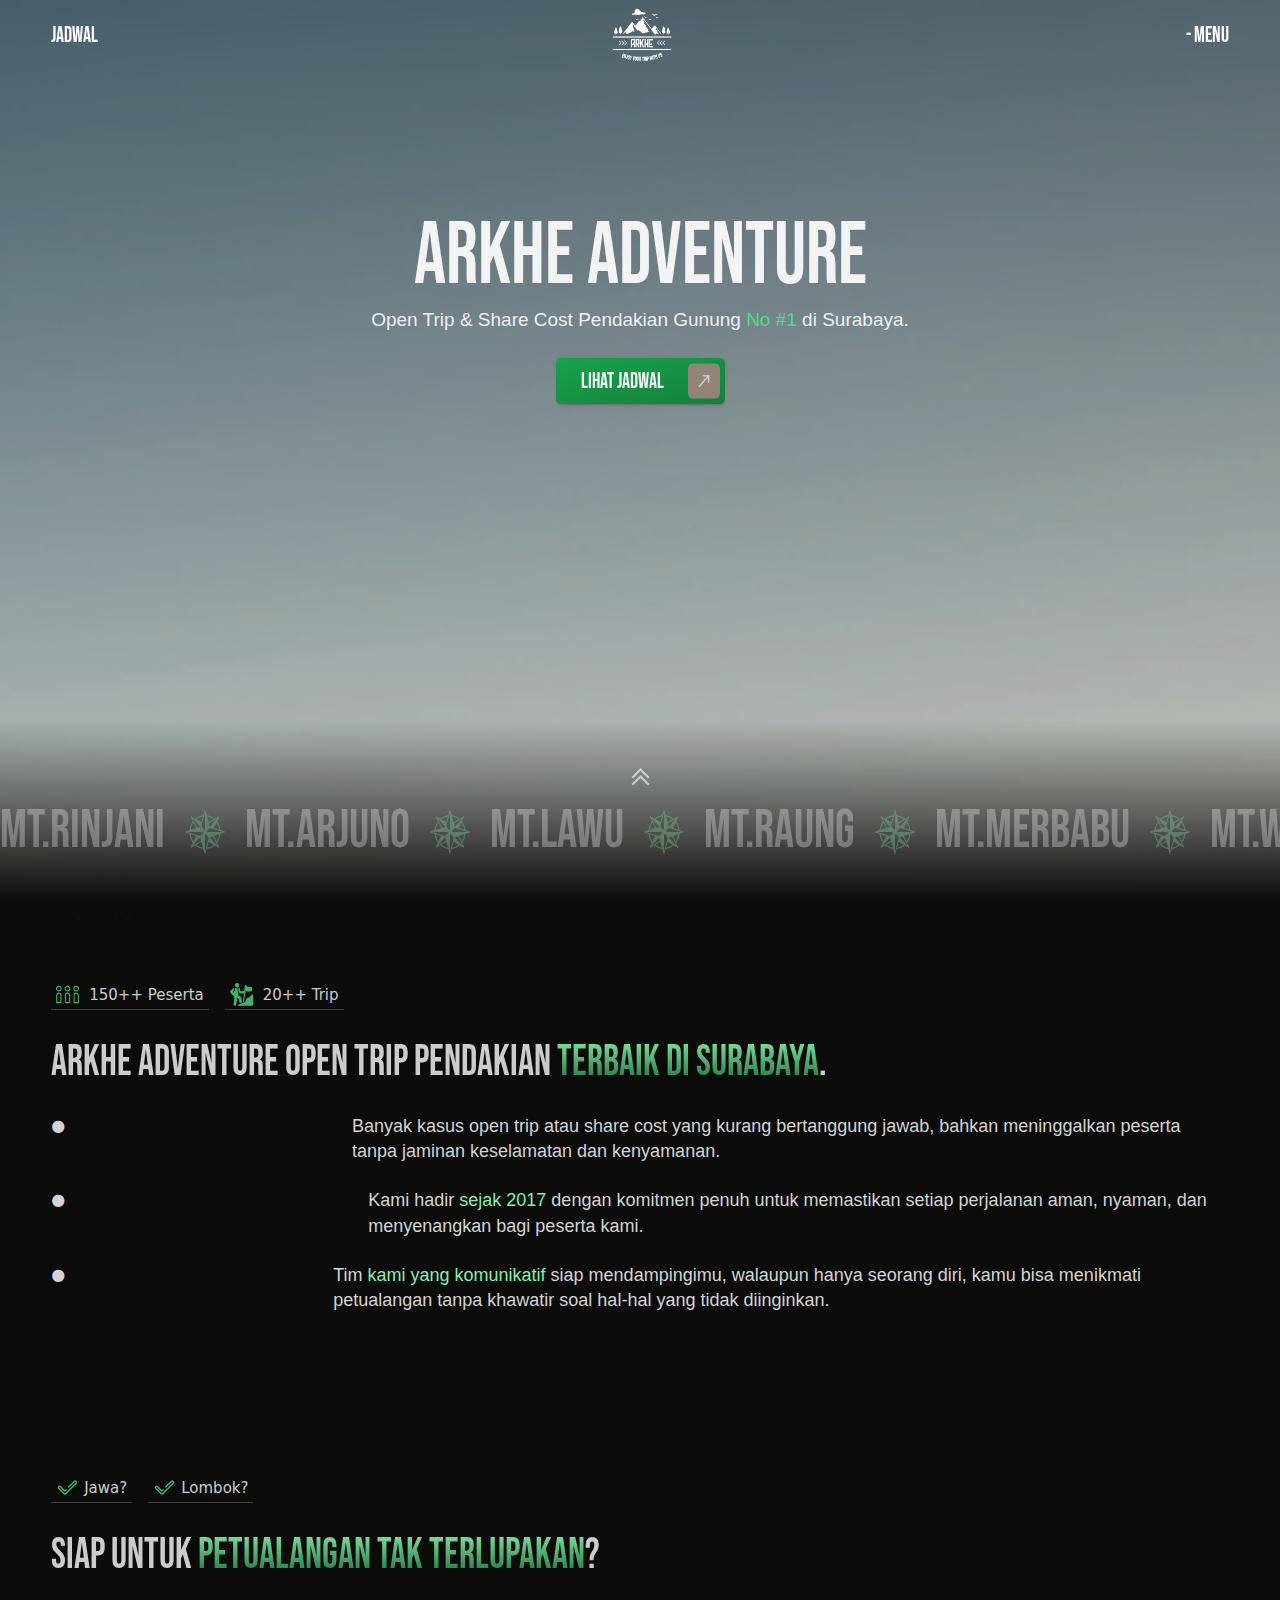
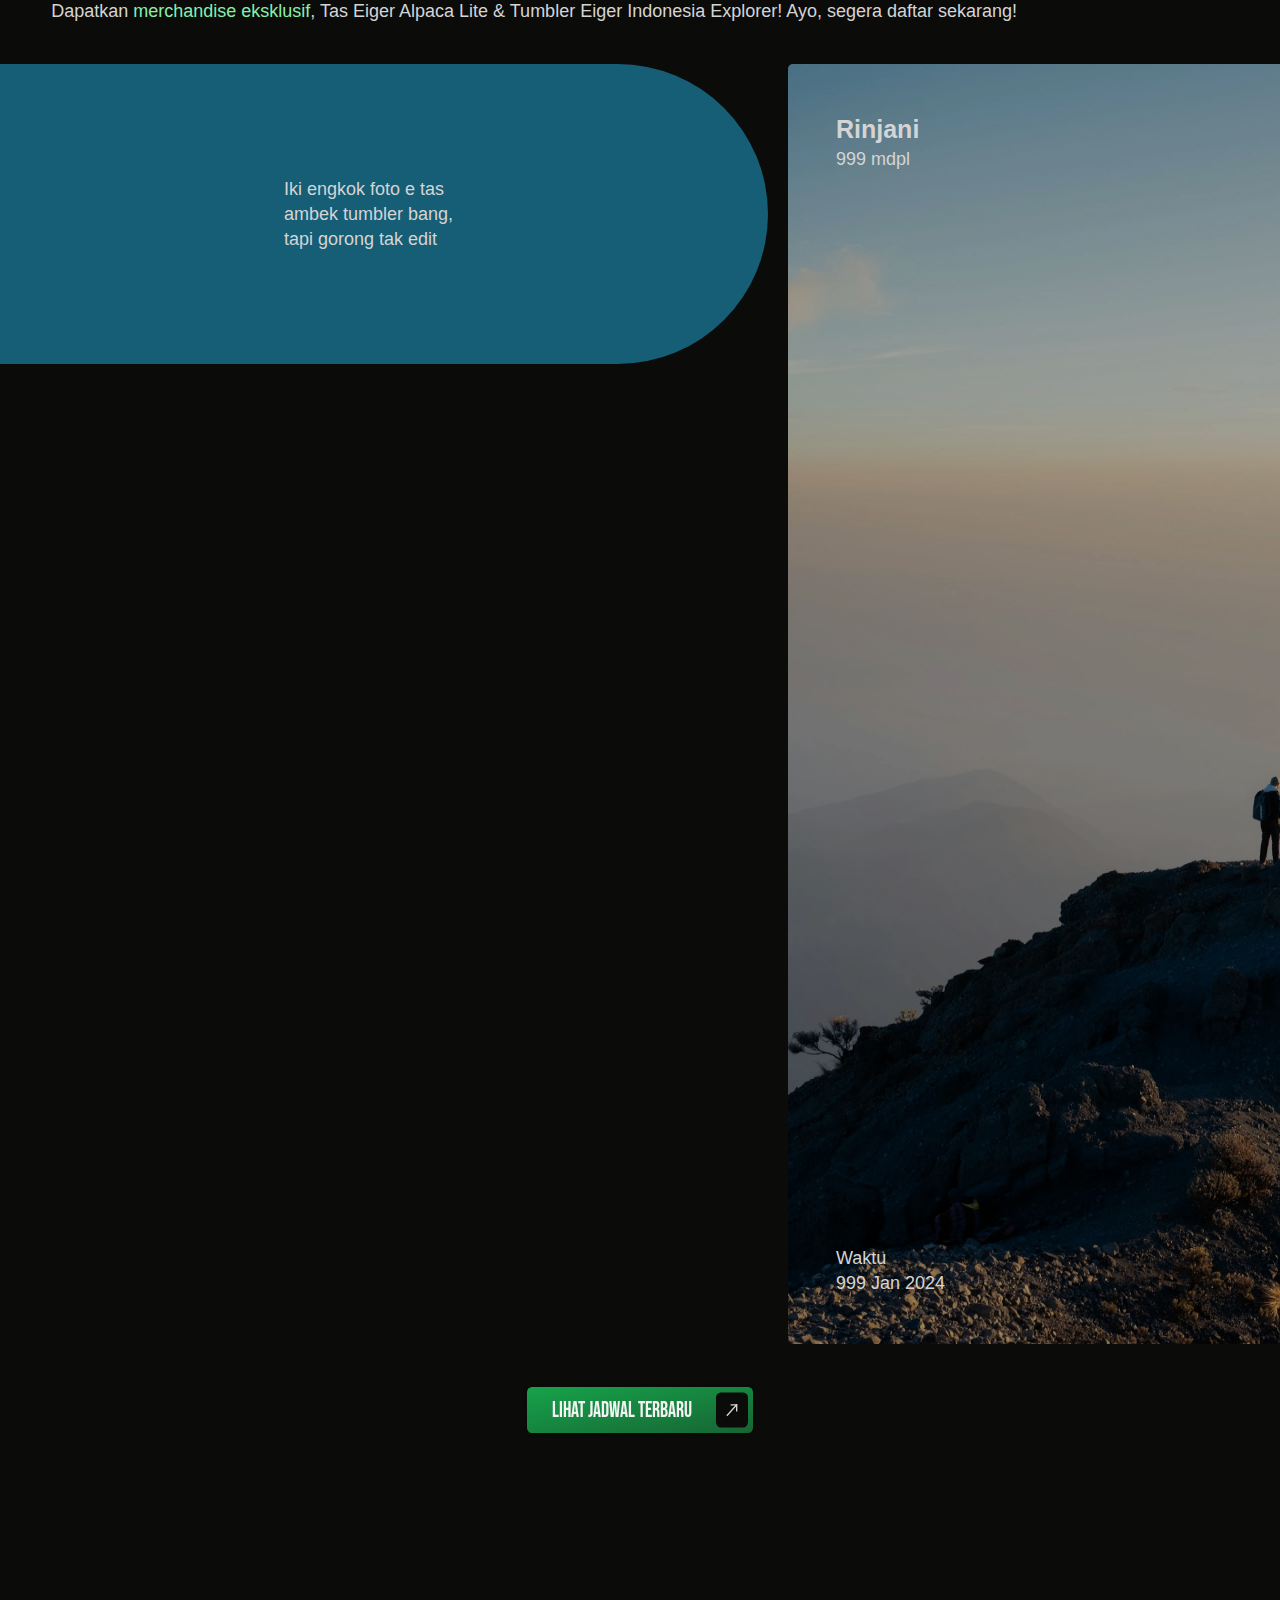
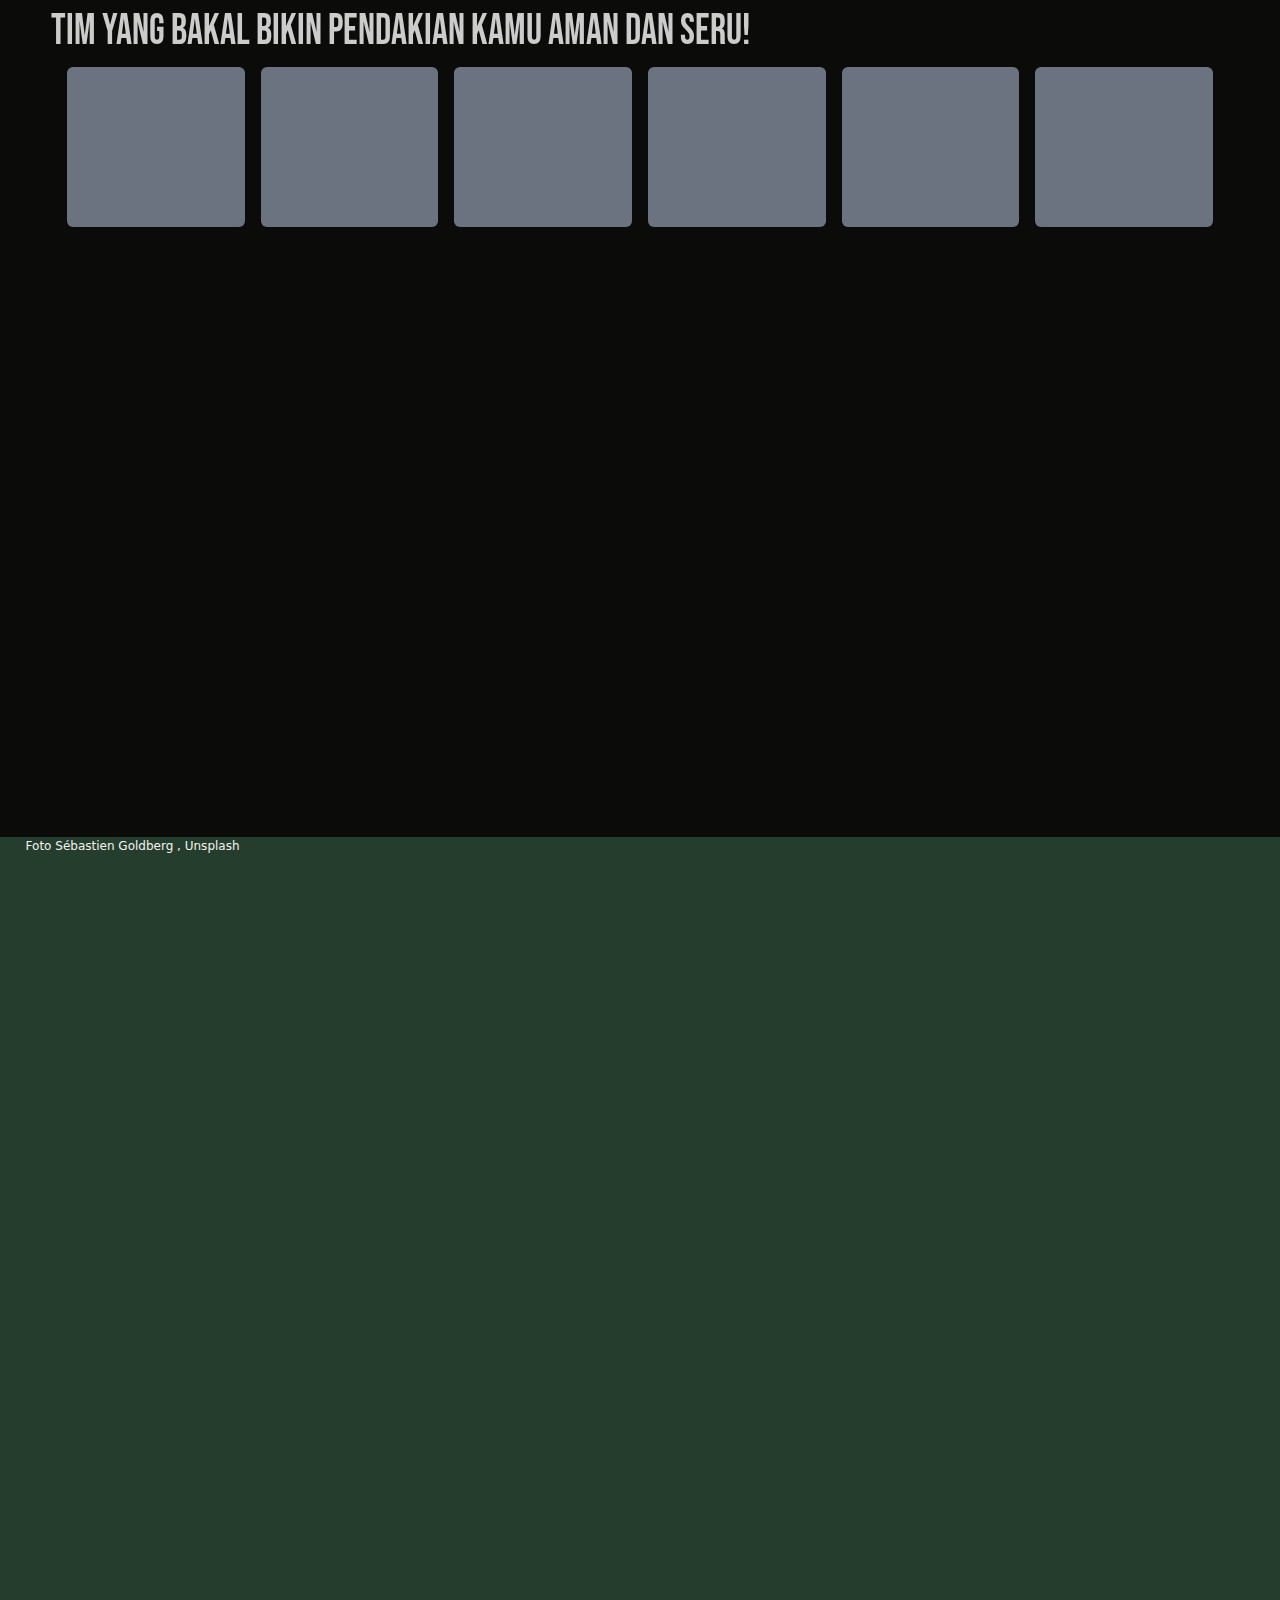
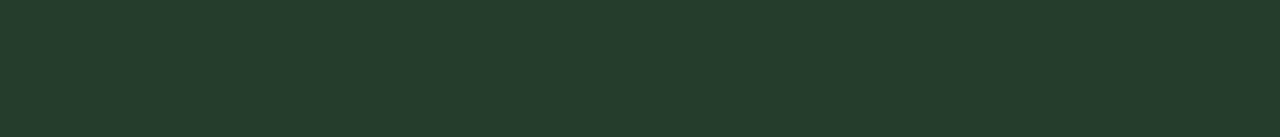
==== arkhe/index.html @ 68ba34c7 "[TEST] Arkhe ngikut hosting bentar oakwdoakwodkaw" ====
<!DOCTYPE html>
<html lang="id">
<head>
    <meta charset="UTF-8">
    <meta name="viewport" content="width=device-width, initial-scale=1.0">
    <title>Open Trip Pendakian No #1 di Surabaya - Arkhe Adventure</title>
    <meta name="description" content="Ikut Open Trip Terbaik No #1 di Surabaya. Dapatkan merchandise eksklusif tas Eiger & tumbler Eiger, 99% Peserta puas dengan trip kami, Segera daftar!">

    <link rel="preconnect" href="https://fonts.googleapis.com">
    <link rel="preconnect" href="https://fonts.gstatic.com" crossorigin>
    <link href="https://fonts.googleapis.com/css2?family=Bebas+Neue:wght@400&display=swap" rel="stylesheet">

    <link href="https://api.fontshare.com/v2/css?f[]=satoshi@400&display=swap" rel="stylesheet">

    <!-- TAILWIND -->
    <link rel="stylesheet" href="../output.css">
</head>
<body class="text-[#f3f3f3] bg-[#0B0B0A]">
    <style>

.bebas-neue {
        font-family: "Bebas Neue", serif;
        transform: scaleY(1.1)
    }

    .title {
        color: #fdfdfd;
        text-shadow: 0 0 5px rgba(0, 0, 0, 0.100);
        letter-spacing: -1px;
    }

    h1 {
        font-family: 'Satoshi', sans-serif;
    }
    
    h2 {
        /* @apply text-[40px] leading-[100%] text-[#cccccc]; */
        font-size: 40px;
        line-height: 100%;
        color: #cccccc;
    }
    
    button {
        /* @apply text-[20px]; */
        font-size: 20px;
    }

    p, h3, h4, h5 {
        font-family: 'Satoshi', sans-serif;
        /* @apply text-[18px] !leading-[130%]; */
        font-size: 18px;
        line-height: 130%;
    }

    p, h3 {
        color: #d4d4d4;
        line-height: 140%;
    }















    
        .hero {
            background: linear-gradient(rgba(0, 0, 0, 0.50), rgba(0, 0, 0, 0.20)), url("../img/background-hero5-sm.webp");
            background-position: right top;
            background-size: 175%;
            /* color: #131311; */
        }

        .about::before {
            content: "";
            position: absolute;
            top: 0;
            left: 0;
            width: 100%;
            height: 20%;
            background: linear-gradient(#0B0B0A, transparent);
            z-index: 1;
        }

        .about::after {
            content: "";
            position: absolute;
            bottom: 0;
            left: 0;
            width: 100%;
            height: 10%;
            background: linear-gradient(transparent, #0B0B0A);
            z-index: 1;
            /* color: #86efad4c; */
        }

        .marquee {
            animation: 50s to-the-left infinite linear;
        }

        @keyframes to-the-left {
            0% {
                transform: translateX(10px);
            }
            50% {
                transform: translateX(-1550px);
            }
            100% {
                transform: translateX(10px);
            }
        }

    </style>

    <nav class="fixed top-0 left-0 w-screen z-[999] backdrop-blur flex justify-between items-center px-[4vw]">
        <button class="!text-white bebas-neue">
            Jadwal
        </button>
        <img class="w-[70px] aspect-square rounded-full" src="../img/logo-ot-removebg.png" alt="logo arkhe adventure">
        <button class="!text-white bebas-neue">
            - menu
        </button>
    </nav>

    <div class="hero h-screen relative overflow-hidden pt-[25vh] text-center">
        <span class="bebas-neue inline-block text-[80px] leading-[80%]" aria-hidden="true">
            Arkhe Adventure
        </span>
        <h1 class="satoshi px-[10%] mt-[19px] text-[19px] text-white text-opacity-[90%] leading-[125%]">
            Open Trip & Share Cost Pendakian Gunung <span class="text-green-400">No #1</span> di Surabaya.
        </h1>
        <div class="flex justify-center">
            <button class="bebas-neue mt-[28px] shadow rounded-[5px] bg-gradient-to-br from-green-600 to-green-700 p-[5px] flex items-center justify-between">
                <span class="ps-[20px] pe-[24px]">LIHAT JADWAL</span>
                <svg aria-hidden="true" class="h-[32px] aspect-square bg-[#908576] rounded-[5px] p-[8px]" viewBox="0 0 24 24" role="img" xmlns="http://www.w3.org/2000/svg" aria-labelledby="arrowRightTopIconTitle" stroke="#d6d6d6" stroke-width="2" stroke-linecap="square" stroke-linejoin="miter" fill="none" color="#000000"><g id="SVGRepo_bgCarrier" stroke-width="0"></g><g id="SVGRepo_tracerCarrier" stroke-linecap="round" stroke-linejoin="round"></g><g id="SVGRepo_iconCarrier"> <title id="arrowRightTopIconTitle">Arrow Right Top</title> <path d="M19 13V5h-8"></path> <path stroke-linecap="round" d="M19 5l-1 1"></path> <path d="M18 6L5 19"></path> </g></svg>
            </button>
        </div>

        <div aria-hidden="true" class="absolute bottom-0 left-0 w-full bg-gradient-to-b from-transparent to-[#0B0B0A] h-[20vh]"></div>
        <div aria-hidden="true" class="absolute bottom-[3.5%] left-0 flex flex-wrap justify-center w-full">
            <div class="animate-bounce">
                <svg class="w-[27px] aspect-square" viewBox="0 0 24 24" xmlns="http://www.w3.org/2000/svg">
                    <g>
                        <path fill="#ffffff99" d="M4 15l8-8 8 8-1.414 1.414L12 9.828l-6.586 6.586"/>
                    </g>
                </svg>
                <svg class="w-[27px] aspect-square mt-[-20px]" viewBox="0 0 24 24" xmlns="http://www.w3.org/2000/svg">
                    <g>
                        <path fill="#ffffff99" d="M4 15l8-8 8 8-1.414 1.414L12 9.828l-6.586 6.586"/>
                    </g>
                </svg>  
            </div>
            <div class="marquee w-full flex items-center gap-[20px] bebas-neue text-[50px]">
                <span class="text-[#ffffff4d]">
                    mt.Rinjani
                </span>
                <span>
                    <svg fill="#86efad4c" class="w-[40px]" viewBox="0 0 100 100" xmlns="http://www.w3.org/2000/svg" xmlns:xlink="http://www.w3.org/1999/xlink" aria-hidden="true" role="img" class="iconify iconify--gis" preserveAspectRatio="xMidYMid meet" fill="#000000"><g id="SVGRepo_bgCarrier" stroke-width="0"></g><g id="SVGRepo_tracerCarrier" stroke-linecap="round" stroke-linejoin="round"></g><g id="SVGRepo_iconCarrier"><path d="M49.945-.172c-.742-.004-1.149.502-1.263 1.094L45.617 11.26a38.804 38.804 0 0 0-19.94 8.277c-3.183-1.728-6.365-3.464-9.55-5.183c-.59-.318-1.106-.293-1.584.187s-.342 1.187-.072 1.697l5.103 9.4a38.797 38.797 0 0 0-8.32 19.985c-3.48 1.032-6.965 2.055-10.44 3.094c-.64.192-.988.574-.986 1.252c.002.677.597 1.082 1.149 1.252l10.271 3.043a38.804 38.804 0 0 0 8.277 20.043c-1.737 3.202-3.484 6.402-5.213 9.605c-.317.59-.292 1.104.188 1.582s1.187.344 1.697.074l9.453-5.13a38.8 38.8 0 0 0 19.971 8.306c1.032 3.48 2.057 6.966 3.096 10.442c.192.64.574.988 1.252.986c.677-.002 1.082-.597 1.252-1.149l3.043-10.271a38.745 38.745 0 0 0 20.076-8.318l9.492 5.154c.689.35 1.154.412 1.682-.11c.527-.521.458-1.168.12-1.667l-5.167-9.524a38.835 38.835 0 0 0 8.267-20.016l10.327-3.06c.734-.239 1.107-.524 1.11-1.266c.005-.742-.501-1.149-1.093-1.263l-10.373-3.075a38.841 38.841 0 0 0-8.287-19.955l5.129-9.447c.35-.688.412-1.154-.11-1.682c-.604-.525-1.111-.367-1.667-.119l-9.465 5.139a38.737 38.737 0 0 0-20.041-8.303L51.21.94c-.239-.735-.524-1.108-1.266-1.112zm-.002 5.238V44a6 6 0 0 0-2.892.775l-6.244-7.912zm5.25 9.311a35.798 35.798 0 0 1 16.256 6.717l-12.289 6.67zm-10.508.031l-3.943 13.305c-4.066-2.211-8.133-4.412-12.2-6.621a35.815 35.815 0 0 1 16.143-6.684zm-26.48 3.795l19.568 19.531l-.01.03l-7.476 2.216zm44 19.55l-.094-.026l-2.199-7.42l21.82-12.08zm16.67-9.257a35.815 35.815 0 0 1 6.717 16.19l-13.356-3.96zm-57.746.01l6.635 12.223l-13.368 3.962a35.796 35.796 0 0 1 6.733-16.185zm41.883 12.266l31.922 9.171H56a6 6 0 0 0-.791-2.92zm-19.01 9.171L44 50a6 6 0 0 0 .729 2.865l-7.899 6.217l-7.828-2.242l-23.996-6.871zm41.623 5.248a35.795 35.795 0 0 1-6.709 16.243l-6.664-12.28zm-71.232.004l13.355 3.957c-2.227 4.096-4.443 8.193-6.668 12.29a35.809 35.809 0 0 1-6.687-16.247zm38.503.059l6.221 7.79l-2.262 7.897l-6.886 24.053l-.026-38.996c1.057.002 2.153-.274 2.953-.744zm16.811 4.654l12.104 21.865L62.176 62.14zm-31.953 2.297l2.23 7.522l-21.822 12.107zm21.416 9.992l12.318 6.69a35.812 35.812 0 0 1-16.293 6.72zm-18.438.053c1.317 4.454 2.642 8.901 3.96 13.354A35.797 35.797 0 0 1 28.52 78.88z"></path></g></svg>                
                </span>
                <span class="text-[#ffffff4d]">
                    mt.Arjuno
                </span>
                <span>
                    <svg fill="#86efad4c" class="w-[40px]" viewBox="0 0 100 100" xmlns="http://www.w3.org/2000/svg" xmlns:xlink="http://www.w3.org/1999/xlink" aria-hidden="true" role="img" class="iconify iconify--gis" preserveAspectRatio="xMidYMid meet" fill="#000000"><g id="SVGRepo_bgCarrier" stroke-width="0"></g><g id="SVGRepo_tracerCarrier" stroke-linecap="round" stroke-linejoin="round"></g><g id="SVGRepo_iconCarrier"><path d="M49.945-.172c-.742-.004-1.149.502-1.263 1.094L45.617 11.26a38.804 38.804 0 0 0-19.94 8.277c-3.183-1.728-6.365-3.464-9.55-5.183c-.59-.318-1.106-.293-1.584.187s-.342 1.187-.072 1.697l5.103 9.4a38.797 38.797 0 0 0-8.32 19.985c-3.48 1.032-6.965 2.055-10.44 3.094c-.64.192-.988.574-.986 1.252c.002.677.597 1.082 1.149 1.252l10.271 3.043a38.804 38.804 0 0 0 8.277 20.043c-1.737 3.202-3.484 6.402-5.213 9.605c-.317.59-.292 1.104.188 1.582s1.187.344 1.697.074l9.453-5.13a38.8 38.8 0 0 0 19.971 8.306c1.032 3.48 2.057 6.966 3.096 10.442c.192.64.574.988 1.252.986c.677-.002 1.082-.597 1.252-1.149l3.043-10.271a38.745 38.745 0 0 0 20.076-8.318l9.492 5.154c.689.35 1.154.412 1.682-.11c.527-.521.458-1.168.12-1.667l-5.167-9.524a38.835 38.835 0 0 0 8.267-20.016l10.327-3.06c.734-.239 1.107-.524 1.11-1.266c.005-.742-.501-1.149-1.093-1.263l-10.373-3.075a38.841 38.841 0 0 0-8.287-19.955l5.129-9.447c.35-.688.412-1.154-.11-1.682c-.604-.525-1.111-.367-1.667-.119l-9.465 5.139a38.737 38.737 0 0 0-20.041-8.303L51.21.94c-.239-.735-.524-1.108-1.266-1.112zm-.002 5.238V44a6 6 0 0 0-2.892.775l-6.244-7.912zm5.25 9.311a35.798 35.798 0 0 1 16.256 6.717l-12.289 6.67zm-10.508.031l-3.943 13.305c-4.066-2.211-8.133-4.412-12.2-6.621a35.815 35.815 0 0 1 16.143-6.684zm-26.48 3.795l19.568 19.531l-.01.03l-7.476 2.216zm44 19.55l-.094-.026l-2.199-7.42l21.82-12.08zm16.67-9.257a35.815 35.815 0 0 1 6.717 16.19l-13.356-3.96zm-57.746.01l6.635 12.223l-13.368 3.962a35.796 35.796 0 0 1 6.733-16.185zm41.883 12.266l31.922 9.171H56a6 6 0 0 0-.791-2.92zm-19.01 9.171L44 50a6 6 0 0 0 .729 2.865l-7.899 6.217l-7.828-2.242l-23.996-6.871zm41.623 5.248a35.795 35.795 0 0 1-6.709 16.243l-6.664-12.28zm-71.232.004l13.355 3.957c-2.227 4.096-4.443 8.193-6.668 12.29a35.809 35.809 0 0 1-6.687-16.247zm38.503.059l6.221 7.79l-2.262 7.897l-6.886 24.053l-.026-38.996c1.057.002 2.153-.274 2.953-.744zm16.811 4.654l12.104 21.865L62.176 62.14zm-31.953 2.297l2.23 7.522l-21.822 12.107zm21.416 9.992l12.318 6.69a35.812 35.812 0 0 1-16.293 6.72zm-18.438.053c1.317 4.454 2.642 8.901 3.96 13.354A35.797 35.797 0 0 1 28.52 78.88z"></path></g></svg>                
                </span>
                <span class="text-[#ffffff4d]">
                    mt.Lawu
                </span>
                <span>
                    <svg fill="#86efad4c" class="w-[40px]" viewBox="0 0 100 100" xmlns="http://www.w3.org/2000/svg" xmlns:xlink="http://www.w3.org/1999/xlink" aria-hidden="true" role="img" class="iconify iconify--gis" preserveAspectRatio="xMidYMid meet" fill="#000000"><g id="SVGRepo_bgCarrier" stroke-width="0"></g><g id="SVGRepo_tracerCarrier" stroke-linecap="round" stroke-linejoin="round"></g><g id="SVGRepo_iconCarrier"><path d="M49.945-.172c-.742-.004-1.149.502-1.263 1.094L45.617 11.26a38.804 38.804 0 0 0-19.94 8.277c-3.183-1.728-6.365-3.464-9.55-5.183c-.59-.318-1.106-.293-1.584.187s-.342 1.187-.072 1.697l5.103 9.4a38.797 38.797 0 0 0-8.32 19.985c-3.48 1.032-6.965 2.055-10.44 3.094c-.64.192-.988.574-.986 1.252c.002.677.597 1.082 1.149 1.252l10.271 3.043a38.804 38.804 0 0 0 8.277 20.043c-1.737 3.202-3.484 6.402-5.213 9.605c-.317.59-.292 1.104.188 1.582s1.187.344 1.697.074l9.453-5.13a38.8 38.8 0 0 0 19.971 8.306c1.032 3.48 2.057 6.966 3.096 10.442c.192.64.574.988 1.252.986c.677-.002 1.082-.597 1.252-1.149l3.043-10.271a38.745 38.745 0 0 0 20.076-8.318l9.492 5.154c.689.35 1.154.412 1.682-.11c.527-.521.458-1.168.12-1.667l-5.167-9.524a38.835 38.835 0 0 0 8.267-20.016l10.327-3.06c.734-.239 1.107-.524 1.11-1.266c.005-.742-.501-1.149-1.093-1.263l-10.373-3.075a38.841 38.841 0 0 0-8.287-19.955l5.129-9.447c.35-.688.412-1.154-.11-1.682c-.604-.525-1.111-.367-1.667-.119l-9.465 5.139a38.737 38.737 0 0 0-20.041-8.303L51.21.94c-.239-.735-.524-1.108-1.266-1.112zm-.002 5.238V44a6 6 0 0 0-2.892.775l-6.244-7.912zm5.25 9.311a35.798 35.798 0 0 1 16.256 6.717l-12.289 6.67zm-10.508.031l-3.943 13.305c-4.066-2.211-8.133-4.412-12.2-6.621a35.815 35.815 0 0 1 16.143-6.684zm-26.48 3.795l19.568 19.531l-.01.03l-7.476 2.216zm44 19.55l-.094-.026l-2.199-7.42l21.82-12.08zm16.67-9.257a35.815 35.815 0 0 1 6.717 16.19l-13.356-3.96zm-57.746.01l6.635 12.223l-13.368 3.962a35.796 35.796 0 0 1 6.733-16.185zm41.883 12.266l31.922 9.171H56a6 6 0 0 0-.791-2.92zm-19.01 9.171L44 50a6 6 0 0 0 .729 2.865l-7.899 6.217l-7.828-2.242l-23.996-6.871zm41.623 5.248a35.795 35.795 0 0 1-6.709 16.243l-6.664-12.28zm-71.232.004l13.355 3.957c-2.227 4.096-4.443 8.193-6.668 12.29a35.809 35.809 0 0 1-6.687-16.247zm38.503.059l6.221 7.79l-2.262 7.897l-6.886 24.053l-.026-38.996c1.057.002 2.153-.274 2.953-.744zm16.811 4.654l12.104 21.865L62.176 62.14zm-31.953 2.297l2.23 7.522l-21.822 12.107zm21.416 9.992l12.318 6.69a35.812 35.812 0 0 1-16.293 6.72zm-18.438.053c1.317 4.454 2.642 8.901 3.96 13.354A35.797 35.797 0 0 1 28.52 78.88z"></path></g></svg>                </span>
                <span class="text-[#ffffff4d]">
                    mt.Raung
                </span>
                <span>
                    <svg fill="#86efad4c" class="w-[40px]" viewBox="0 0 100 100" xmlns="http://www.w3.org/2000/svg" xmlns:xlink="http://www.w3.org/1999/xlink" aria-hidden="true" role="img" class="iconify iconify--gis" preserveAspectRatio="xMidYMid meet" fill="#000000"><g id="SVGRepo_bgCarrier" stroke-width="0"></g><g id="SVGRepo_tracerCarrier" stroke-linecap="round" stroke-linejoin="round"></g><g id="SVGRepo_iconCarrier"><path d="M49.945-.172c-.742-.004-1.149.502-1.263 1.094L45.617 11.26a38.804 38.804 0 0 0-19.94 8.277c-3.183-1.728-6.365-3.464-9.55-5.183c-.59-.318-1.106-.293-1.584.187s-.342 1.187-.072 1.697l5.103 9.4a38.797 38.797 0 0 0-8.32 19.985c-3.48 1.032-6.965 2.055-10.44 3.094c-.64.192-.988.574-.986 1.252c.002.677.597 1.082 1.149 1.252l10.271 3.043a38.804 38.804 0 0 0 8.277 20.043c-1.737 3.202-3.484 6.402-5.213 9.605c-.317.59-.292 1.104.188 1.582s1.187.344 1.697.074l9.453-5.13a38.8 38.8 0 0 0 19.971 8.306c1.032 3.48 2.057 6.966 3.096 10.442c.192.64.574.988 1.252.986c.677-.002 1.082-.597 1.252-1.149l3.043-10.271a38.745 38.745 0 0 0 20.076-8.318l9.492 5.154c.689.35 1.154.412 1.682-.11c.527-.521.458-1.168.12-1.667l-5.167-9.524a38.835 38.835 0 0 0 8.267-20.016l10.327-3.06c.734-.239 1.107-.524 1.11-1.266c.005-.742-.501-1.149-1.093-1.263l-10.373-3.075a38.841 38.841 0 0 0-8.287-19.955l5.129-9.447c.35-.688.412-1.154-.11-1.682c-.604-.525-1.111-.367-1.667-.119l-9.465 5.139a38.737 38.737 0 0 0-20.041-8.303L51.21.94c-.239-.735-.524-1.108-1.266-1.112zm-.002 5.238V44a6 6 0 0 0-2.892.775l-6.244-7.912zm5.25 9.311a35.798 35.798 0 0 1 16.256 6.717l-12.289 6.67zm-10.508.031l-3.943 13.305c-4.066-2.211-8.133-4.412-12.2-6.621a35.815 35.815 0 0 1 16.143-6.684zm-26.48 3.795l19.568 19.531l-.01.03l-7.476 2.216zm44 19.55l-.094-.026l-2.199-7.42l21.82-12.08zm16.67-9.257a35.815 35.815 0 0 1 6.717 16.19l-13.356-3.96zm-57.746.01l6.635 12.223l-13.368 3.962a35.796 35.796 0 0 1 6.733-16.185zm41.883 12.266l31.922 9.171H56a6 6 0 0 0-.791-2.92zm-19.01 9.171L44 50a6 6 0 0 0 .729 2.865l-7.899 6.217l-7.828-2.242l-23.996-6.871zm41.623 5.248a35.795 35.795 0 0 1-6.709 16.243l-6.664-12.28zm-71.232.004l13.355 3.957c-2.227 4.096-4.443 8.193-6.668 12.29a35.809 35.809 0 0 1-6.687-16.247zm38.503.059l6.221 7.79l-2.262 7.897l-6.886 24.053l-.026-38.996c1.057.002 2.153-.274 2.953-.744zm16.811 4.654l12.104 21.865L62.176 62.14zm-31.953 2.297l2.23 7.522l-21.822 12.107zm21.416 9.992l12.318 6.69a35.812 35.812 0 0 1-16.293 6.72zm-18.438.053c1.317 4.454 2.642 8.901 3.96 13.354A35.797 35.797 0 0 1 28.52 78.88z"></path></g></svg>                </span>
                <span class="text-[#ffffff4d]">
                    mt.Merbabu
                </span>
                <span>
                    <svg fill="#86efad4c" class="w-[40px]" viewBox="0 0 100 100" xmlns="http://www.w3.org/2000/svg" xmlns:xlink="http://www.w3.org/1999/xlink" aria-hidden="true" role="img" class="iconify iconify--gis" preserveAspectRatio="xMidYMid meet" fill="#000000"><g id="SVGRepo_bgCarrier" stroke-width="0"></g><g id="SVGRepo_tracerCarrier" stroke-linecap="round" stroke-linejoin="round"></g><g id="SVGRepo_iconCarrier"><path d="M49.945-.172c-.742-.004-1.149.502-1.263 1.094L45.617 11.26a38.804 38.804 0 0 0-19.94 8.277c-3.183-1.728-6.365-3.464-9.55-5.183c-.59-.318-1.106-.293-1.584.187s-.342 1.187-.072 1.697l5.103 9.4a38.797 38.797 0 0 0-8.32 19.985c-3.48 1.032-6.965 2.055-10.44 3.094c-.64.192-.988.574-.986 1.252c.002.677.597 1.082 1.149 1.252l10.271 3.043a38.804 38.804 0 0 0 8.277 20.043c-1.737 3.202-3.484 6.402-5.213 9.605c-.317.59-.292 1.104.188 1.582s1.187.344 1.697.074l9.453-5.13a38.8 38.8 0 0 0 19.971 8.306c1.032 3.48 2.057 6.966 3.096 10.442c.192.64.574.988 1.252.986c.677-.002 1.082-.597 1.252-1.149l3.043-10.271a38.745 38.745 0 0 0 20.076-8.318l9.492 5.154c.689.35 1.154.412 1.682-.11c.527-.521.458-1.168.12-1.667l-5.167-9.524a38.835 38.835 0 0 0 8.267-20.016l10.327-3.06c.734-.239 1.107-.524 1.11-1.266c.005-.742-.501-1.149-1.093-1.263l-10.373-3.075a38.841 38.841 0 0 0-8.287-19.955l5.129-9.447c.35-.688.412-1.154-.11-1.682c-.604-.525-1.111-.367-1.667-.119l-9.465 5.139a38.737 38.737 0 0 0-20.041-8.303L51.21.94c-.239-.735-.524-1.108-1.266-1.112zm-.002 5.238V44a6 6 0 0 0-2.892.775l-6.244-7.912zm5.25 9.311a35.798 35.798 0 0 1 16.256 6.717l-12.289 6.67zm-10.508.031l-3.943 13.305c-4.066-2.211-8.133-4.412-12.2-6.621a35.815 35.815 0 0 1 16.143-6.684zm-26.48 3.795l19.568 19.531l-.01.03l-7.476 2.216zm44 19.55l-.094-.026l-2.199-7.42l21.82-12.08zm16.67-9.257a35.815 35.815 0 0 1 6.717 16.19l-13.356-3.96zm-57.746.01l6.635 12.223l-13.368 3.962a35.796 35.796 0 0 1 6.733-16.185zm41.883 12.266l31.922 9.171H56a6 6 0 0 0-.791-2.92zm-19.01 9.171L44 50a6 6 0 0 0 .729 2.865l-7.899 6.217l-7.828-2.242l-23.996-6.871zm41.623 5.248a35.795 35.795 0 0 1-6.709 16.243l-6.664-12.28zm-71.232.004l13.355 3.957c-2.227 4.096-4.443 8.193-6.668 12.29a35.809 35.809 0 0 1-6.687-16.247zm38.503.059l6.221 7.79l-2.262 7.897l-6.886 24.053l-.026-38.996c1.057.002 2.153-.274 2.953-.744zm16.811 4.654l12.104 21.865L62.176 62.14zm-31.953 2.297l2.23 7.522l-21.822 12.107zm21.416 9.992l12.318 6.69a35.812 35.812 0 0 1-16.293 6.72zm-18.438.053c1.317 4.454 2.642 8.901 3.96 13.354A35.797 35.797 0 0 1 28.52 78.88z"></path></g></svg>                </span>
                <span class="text-[#ffffff4d]">
                    mt.Welirang
                </span>
                <span>
                    <svg fill="#86efad4c" class="w-[40px]" viewBox="0 0 100 100" xmlns="http://www.w3.org/2000/svg" xmlns:xlink="http://www.w3.org/1999/xlink" aria-hidden="true" role="img" class="iconify iconify--gis" preserveAspectRatio="xMidYMid meet" fill="#000000"><g id="SVGRepo_bgCarrier" stroke-width="0"></g><g id="SVGRepo_tracerCarrier" stroke-linecap="round" stroke-linejoin="round"></g><g id="SVGRepo_iconCarrier"><path d="M49.945-.172c-.742-.004-1.149.502-1.263 1.094L45.617 11.26a38.804 38.804 0 0 0-19.94 8.277c-3.183-1.728-6.365-3.464-9.55-5.183c-.59-.318-1.106-.293-1.584.187s-.342 1.187-.072 1.697l5.103 9.4a38.797 38.797 0 0 0-8.32 19.985c-3.48 1.032-6.965 2.055-10.44 3.094c-.64.192-.988.574-.986 1.252c.002.677.597 1.082 1.149 1.252l10.271 3.043a38.804 38.804 0 0 0 8.277 20.043c-1.737 3.202-3.484 6.402-5.213 9.605c-.317.59-.292 1.104.188 1.582s1.187.344 1.697.074l9.453-5.13a38.8 38.8 0 0 0 19.971 8.306c1.032 3.48 2.057 6.966 3.096 10.442c.192.64.574.988 1.252.986c.677-.002 1.082-.597 1.252-1.149l3.043-10.271a38.745 38.745 0 0 0 20.076-8.318l9.492 5.154c.689.35 1.154.412 1.682-.11c.527-.521.458-1.168.12-1.667l-5.167-9.524a38.835 38.835 0 0 0 8.267-20.016l10.327-3.06c.734-.239 1.107-.524 1.11-1.266c.005-.742-.501-1.149-1.093-1.263l-10.373-3.075a38.841 38.841 0 0 0-8.287-19.955l5.129-9.447c.35-.688.412-1.154-.11-1.682c-.604-.525-1.111-.367-1.667-.119l-9.465 5.139a38.737 38.737 0 0 0-20.041-8.303L51.21.94c-.239-.735-.524-1.108-1.266-1.112zm-.002 5.238V44a6 6 0 0 0-2.892.775l-6.244-7.912zm5.25 9.311a35.798 35.798 0 0 1 16.256 6.717l-12.289 6.67zm-10.508.031l-3.943 13.305c-4.066-2.211-8.133-4.412-12.2-6.621a35.815 35.815 0 0 1 16.143-6.684zm-26.48 3.795l19.568 19.531l-.01.03l-7.476 2.216zm44 19.55l-.094-.026l-2.199-7.42l21.82-12.08zm16.67-9.257a35.815 35.815 0 0 1 6.717 16.19l-13.356-3.96zm-57.746.01l6.635 12.223l-13.368 3.962a35.796 35.796 0 0 1 6.733-16.185zm41.883 12.266l31.922 9.171H56a6 6 0 0 0-.791-2.92zm-19.01 9.171L44 50a6 6 0 0 0 .729 2.865l-7.899 6.217l-7.828-2.242l-23.996-6.871zm41.623 5.248a35.795 35.795 0 0 1-6.709 16.243l-6.664-12.28zm-71.232.004l13.355 3.957c-2.227 4.096-4.443 8.193-6.668 12.29a35.809 35.809 0 0 1-6.687-16.247zm38.503.059l6.221 7.79l-2.262 7.897l-6.886 24.053l-.026-38.996c1.057.002 2.153-.274 2.953-.744zm16.811 4.654l12.104 21.865L62.176 62.14zm-31.953 2.297l2.23 7.522l-21.822 12.107zm21.416 9.992l12.318 6.69a35.812 35.812 0 0 1-16.293 6.72zm-18.438.053c1.317 4.454 2.642 8.901 3.96 13.354A35.797 35.797 0 0 1 28.52 78.88z"></path></g></svg>                </span>
                <span class="text-[#ffffff4d]">
                    mt.Slamet
                </span>
                <span>
                    <svg fill="#86efad4c" class="w-[40px]" viewBox="0 0 100 100" xmlns="http://www.w3.org/2000/svg" xmlns:xlink="http://www.w3.org/1999/xlink" aria-hidden="true" role="img" class="iconify iconify--gis" preserveAspectRatio="xMidYMid meet" fill="#000000"><g id="SVGRepo_bgCarrier" stroke-width="0"></g><g id="SVGRepo_tracerCarrier" stroke-linecap="round" stroke-linejoin="round"></g><g id="SVGRepo_iconCarrier"><path d="M49.945-.172c-.742-.004-1.149.502-1.263 1.094L45.617 11.26a38.804 38.804 0 0 0-19.94 8.277c-3.183-1.728-6.365-3.464-9.55-5.183c-.59-.318-1.106-.293-1.584.187s-.342 1.187-.072 1.697l5.103 9.4a38.797 38.797 0 0 0-8.32 19.985c-3.48 1.032-6.965 2.055-10.44 3.094c-.64.192-.988.574-.986 1.252c.002.677.597 1.082 1.149 1.252l10.271 3.043a38.804 38.804 0 0 0 8.277 20.043c-1.737 3.202-3.484 6.402-5.213 9.605c-.317.59-.292 1.104.188 1.582s1.187.344 1.697.074l9.453-5.13a38.8 38.8 0 0 0 19.971 8.306c1.032 3.48 2.057 6.966 3.096 10.442c.192.64.574.988 1.252.986c.677-.002 1.082-.597 1.252-1.149l3.043-10.271a38.745 38.745 0 0 0 20.076-8.318l9.492 5.154c.689.35 1.154.412 1.682-.11c.527-.521.458-1.168.12-1.667l-5.167-9.524a38.835 38.835 0 0 0 8.267-20.016l10.327-3.06c.734-.239 1.107-.524 1.11-1.266c.005-.742-.501-1.149-1.093-1.263l-10.373-3.075a38.841 38.841 0 0 0-8.287-19.955l5.129-9.447c.35-.688.412-1.154-.11-1.682c-.604-.525-1.111-.367-1.667-.119l-9.465 5.139a38.737 38.737 0 0 0-20.041-8.303L51.21.94c-.239-.735-.524-1.108-1.266-1.112zm-.002 5.238V44a6 6 0 0 0-2.892.775l-6.244-7.912zm5.25 9.311a35.798 35.798 0 0 1 16.256 6.717l-12.289 6.67zm-10.508.031l-3.943 13.305c-4.066-2.211-8.133-4.412-12.2-6.621a35.815 35.815 0 0 1 16.143-6.684zm-26.48 3.795l19.568 19.531l-.01.03l-7.476 2.216zm44 19.55l-.094-.026l-2.199-7.42l21.82-12.08zm16.67-9.257a35.815 35.815 0 0 1 6.717 16.19l-13.356-3.96zm-57.746.01l6.635 12.223l-13.368 3.962a35.796 35.796 0 0 1 6.733-16.185zm41.883 12.266l31.922 9.171H56a6 6 0 0 0-.791-2.92zm-19.01 9.171L44 50a6 6 0 0 0 .729 2.865l-7.899 6.217l-7.828-2.242l-23.996-6.871zm41.623 5.248a35.795 35.795 0 0 1-6.709 16.243l-6.664-12.28zm-71.232.004l13.355 3.957c-2.227 4.096-4.443 8.193-6.668 12.29a35.809 35.809 0 0 1-6.687-16.247zm38.503.059l6.221 7.79l-2.262 7.897l-6.886 24.053l-.026-38.996c1.057.002 2.153-.274 2.953-.744zm16.811 4.654l12.104 21.865L62.176 62.14zm-31.953 2.297l2.23 7.522l-21.822 12.107zm21.416 9.992l12.318 6.69a35.812 35.812 0 0 1-16.293 6.72zm-18.438.053c1.317 4.454 2.642 8.901 3.96 13.354A35.797 35.797 0 0 1 28.52 78.88z"></path></g></svg>                </span>
                <span class="text-[#ffffff4d]">
                    mt.Prau
                </span>
            </div>
        </div>

    </div>

    <div class="about relative px-[4%] py-[80px]">
        <img aria-hidden="true" class="absolute left-0 top-0 w-full h-full object-cover brightness-[11%]" src="./img/contour.svg" alt="kontur gunung">
        <div class="relative z-[2]">
            <div aria-hidden="true" class="text-white text-opacity-[80%] text-[15px] flex items-end flex-wrap gap-4">
                <div class="px-[5px] py-[3px] border-b border-white border-opacity-[20%] inline-block flex items-end">
                    <svg fill="#3CB371" class="w-[23px] aspect-square me-[10px]" version="1.1" id="Layer_1" xmlns="http://www.w3.org/2000/svg" xmlns:xlink="http://www.w3.org/1999/xlink" viewBox="0 0 315.539 315.539" xml:space="preserve"><g id="SVGRepo_bgCarrier" stroke-width="0"></g><g id="SVGRepo_tracerCarrier" stroke-linecap="round" stroke-linejoin="round"></g><g id="SVGRepo_iconCarrier"> <g> <g> <g> <path d="M38.877,38.884C17.44,38.884,0,56.325,0,77.761c0,21.436,17.44,38.877,38.877,38.877s38.877-17.44,38.877-38.877 S60.314,38.884,38.877,38.884z M38.877,101.638C25.711,101.638,15,90.927,15,77.761s10.711-23.877,23.877-23.877 s23.877,10.711,23.877,23.877S52.043,101.638,38.877,101.638z"></path> <path d="M38.877,131.65c-20.073,0-36.404,16.331-36.404,36.404v101.101c0,4.143,3.358,7.5,7.5,7.5h57.808 c4.142,0,7.5-3.357,7.5-7.5V168.054C75.281,147.981,58.95,131.65,38.877,131.65z M60.281,261.655H17.473v-93.601 c0-11.802,9.602-21.404,21.404-21.404c11.803,0,21.404,9.601,21.404,21.404V261.655z"></path> <path d="M157.77,38.884c-21.437,0-38.877,17.44-38.877,38.877s17.44,38.877,38.877,38.877s38.877-17.44,38.877-38.877 S179.207,38.884,157.77,38.884z M157.77,101.638c-13.166,0-23.877-10.711-23.877-23.877s10.711-23.877,23.877-23.877 s23.877,10.711,23.877,23.877S170.936,101.638,157.77,101.638z"></path> <path d="M157.769,131.65c-20.073,0-36.404,16.331-36.404,36.404v101.101c0,4.143,3.358,7.5,7.5,7.5h57.808 c4.142,0,7.5-3.357,7.5-7.5V168.054C194.173,147.981,177.842,131.65,157.769,131.65z M179.174,261.655h-42.808v-93.601 c0-11.802,9.602-21.404,21.404-21.404s21.404,9.601,21.404,21.404V261.655z"></path> <path d="M276.662,116.638c21.437,0,38.877-17.44,38.877-38.877s-17.44-38.877-38.877-38.877s-38.877,17.44-38.877,38.877 S255.225,116.638,276.662,116.638z M276.662,53.884c13.166,0,23.877,10.711,23.877,23.877s-10.711,23.877-23.877,23.877 c-13.166,0-23.877-10.711-23.877-23.877S263.496,53.884,276.662,53.884z"></path> <path d="M276.662,131.65c-20.073,0-36.404,16.331-36.404,36.404v101.101c0,4.143,3.358,7.5,7.5,7.5h57.808 c4.142,0,7.5-3.357,7.5-7.5V168.054C313.066,147.981,296.735,131.65,276.662,131.65z M298.066,261.655h-42.808v-93.601 c0-11.802,9.602-21.404,21.404-21.404s21.404,9.601,21.404,21.404V261.655z"></path> </g> </g> </g> </g></svg>
                    <span>150++ Peserta</span>
                </div>

                <div class="px-[5px] py-[3px] border-b border-white border-opacity-[20%] inline-block flex items-end">
                    <svg fill="#3CB371" class="w-[23px] aspect-square me-[10px]" version="1.1" id="Capa_1" xmlns="http://www.w3.org/2000/svg" xmlns:xlink="http://www.w3.org/1999/xlink" viewBox="0 0 490.831 490.831" xml:space="preserve"><g id="SVGRepo_bgCarrier" stroke-width="0"></g><g id="SVGRepo_tracerCarrier" stroke-linecap="round" stroke-linejoin="round"></g><g id="SVGRepo_iconCarrier"> <g> <path d="M144.708,313.728l43.398,19.89l10.055,69.263c2.039,14.102,14.149,24.268,27.999,24.26c1.344,0,2.719-0.095,4.095-0.292 c15.494-2.245,26.229-16.624,23.968-32.109l-12.268-84.527c-1.376-9.518-7.494-17.683-16.236-21.683l-45.08-20.656 c0.004-0.226,0.068-0.436,0.069-0.664l0.214-53.018c-26.25-38.528-20.557-87.386-17.729-103.269l-56.53-4.918 c1.043,18.636,0.168,59.191-22.804,89.4l-0.081,20.301l-22.134-27.038l11.609-6.324c18.233-26.88,18.043-63.243,17.072-77.76 l-19.543-1.701c-7.779-0.672-14.75,4.743-16.031,12.443l-3.98,23.956l-38.104,20.762c-6.357,3.462-10.83,9.573-12.222,16.671 c-1.375,7.099,0.475,14.442,5.06,20.039l56.362,68.835c4.789,5.866,11.762,8.901,18.797,8.901c1.211,0,2.388-0.429,3.592-0.61 c0.175,1.221,0.281,2.455,0.545,3.645c-0.029,1.036-0.145,2.051-0.058,3.107l7.13,87.04L75.02,454.767 c-2.973,15.359,7.066,30.229,22.418,33.201c1.834,0.348,3.636,0.522,5.423,0.522c13.296,0,25.169-9.414,27.777-22.956 l17.597-90.914c0.489-2.537,0.632-5.122,0.427-7.699l-4.348-53.071C144.448,313.814,144.574,313.763,144.708,313.728z"></path> <path d="M191.019,200.066l24.992,19.674c4.3,3.383,9.596,5.202,15.019,5.202c0.855,0,1.708-0.047,2.562-0.135l63.844-6.773 L276.23,394.011c-0.807,6.656,3.936,12.703,10.593,13.509c0.489,0.055,0.98,0.087,1.47,0.087c6.056,0,11.305-4.522,12.031-10.688 l21.985-182.456c9.993-3.86,16.611-13.968,15.421-25.125c-0.768-7.267-4.752-13.39-10.31-17.29l1.249-10.372l35.668,11.899 c19.145,6.388,39.43,8.617,59.491,6.553l33.439-3.454c5.295-0.545,9.501-4.68,10.132-9.953l8.443-69.95 c0.411-3.431-0.76-6.87-3.178-9.336c-2.435-2.466-5.85-3.7-9.28-3.343l-14.198,1.462c-29.011,2.997-58.242-3.027-83.727-17.239 l-23.931-13.36l0.596-4.939c0.806-6.656-3.938-12.703-10.593-13.51c-6.593-0.75-12.728,3.937-13.502,10.601l-14.635,121.454 l-65.109,6.906l-27.841-21.919l5.581-20.333c1.17-4.278,0.378-8.853-2.15-12.49c-2.53-3.644-6.545-5.969-10.973-6.348l-23.5-2.044 C177.335,123.587,171.36,166.108,191.019,200.066z"></path> <path d="M166.052,94.29c24.646-8.783,37.484-35.858,28.727-60.481c-8.774-24.622-35.857-37.485-60.487-28.709 c-24.633,8.774-37.47,35.841-28.712,60.472C114.354,90.202,141.437,103.056,166.052,94.29z"></path> <path d="M484.459,240.743c-3.857-1.549-8.268-0.601-11.144,2.386l-55.999,58.219c-2.228,2.333-4.869,4.253-7.778,5.677 l-53.152,26.085c-6.561,3.218-11.589,8.894-13.991,15.786l-16.284,46.782c-2.734,7.85-8.838,14.062-16.647,16.924l-126.067,46.25 c-2.292,0.847-4.269,2.388-5.645,4.412l-11.462,16.9c-1.043,1.544-1.138,3.535-0.268,5.179c0.868,1.643,2.576,2.672,4.441,2.672 h293.793c14.67,0,26.576-11.898,26.576-26.576V250.19C490.831,246.031,488.302,242.301,484.459,240.743z"></path> </g> </g></svg>
                    <span>20++ Trip</span>
                </div>            
            </div>
            <h2 class="bebas-neue mt-[32px]">
                Arkhe Adventure Open Trip Pendakian <span class="bg-gradient-to-b from-green-300 to-green-800 bg-clip-text text-transparent">terbaik di Surabaya</span>.
            </h2>
            <div class="mt-[32px] flex justify-center">
                <span aria-hidden="true" class="block w-[35%] text-[#d4d4d4]">●</span> 
                <p>Banyak kasus open trip atau share cost yang kurang bertanggung jawab, bahkan meninggalkan peserta tanpa jaminan keselamatan dan kenyamanan.</p>
            </div>
            <div class="mt-[24px] flex justify-center">
                <span aria-hidden="true" class="block w-[35%] text-[#d4d4d4]">●</span> 
                <p>Kami hadir <span class="text-green-300">sejak 2017</span> dengan komitmen penuh untuk memastikan setiap perjalanan aman, nyaman, dan menyenangkan bagi peserta kami.</p>
            </div>
            <div class="mt-[24px] flex justify-center">
                <span aria-hidden="true" class="block w-[35%] text-[#d4d4d4]">●</span> 
                <p>Tim <span class="text-green-300">kami yang komunikatif</span> siap mendampingimu, walaupun hanya seorang diri, kamu bisa menikmati petualangan tanpa khawatir soal hal-hal yang tidak diinginkan.</p>
            </div>
        </div>
    </div>

    <div class="jejak-pendakian py-[80px]">
        <div class="px-[4%]">
            <div aria-hidden="true" class="text-white text-opacity-[80%] text-[15px] flex items-end gap-4">
                <div class="px-[5px] py-[3px] border-b border-white border-opacity-[20%] inline-block flex items-end">
                    <svg class="w-[23px] aspect-square me-[5px]" viewBox="0 0 64 64" data-name="Layer 1" id="Layer_1" xmlns="http://www.w3.org/2000/svg" fill="#3CB371"><g id="SVGRepo_bgCarrier" stroke-width="0"></g><g id="SVGRepo_tracerCarrier" stroke-linecap="round" stroke-linejoin="round"></g><g id="SVGRepo_iconCarrier"><defs><style>.cls-1{fill:#3CB371;}</style></defs><title></title><path class="cls-1" d="M24.64,52.06a5.55,5.55,0,0,1-3.94-1.63L6.43,36.16a5.57,5.57,0,0,1,0-7.87,5.58,5.58,0,0,1,7.88,0L24.64,38.62l1.85-1.85a2,2,0,1,1,2.83,2.83l-3.26,3.26a2,2,0,0,1-2.83,0L11.48,31.11a1.57,1.57,0,0,0-2.22,2.22L23.53,47.6a1.59,1.59,0,0,0,2.22,0l29-29a1.57,1.57,0,0,0-2.22-2.21L36.63,32.29a2,2,0,0,1-2.83-2.83L49.69,13.57a5.57,5.57,0,0,1,7.88,7.87l-29,29A5.54,5.54,0,0,1,24.64,52.06Z"></path></g></svg>
                    <span>Jawa?</span>
                </div>
                <div class="px-[5px] py-[3px] border-b border-white border-opacity-[20%] inline-block flex items-end">
                    <svg class="w-[23px] aspect-square me-[5px]" viewBox="0 0 64 64" data-name="Layer 1" id="Layer_1" xmlns="http://www.w3.org/2000/svg" fill="#3CB371"><g id="SVGRepo_bgCarrier" stroke-width="0"></g><g id="SVGRepo_tracerCarrier" stroke-linecap="round" stroke-linejoin="round"></g><g id="SVGRepo_iconCarrier"><defs><style>.cls-1{fill:#3CB371;}</style></defs><title></title><path class="cls-1" d="M24.64,52.06a5.55,5.55,0,0,1-3.94-1.63L6.43,36.16a5.57,5.57,0,0,1,0-7.87,5.58,5.58,0,0,1,7.88,0L24.64,38.62l1.85-1.85a2,2,0,1,1,2.83,2.83l-3.26,3.26a2,2,0,0,1-2.83,0L11.48,31.11a1.57,1.57,0,0,0-2.22,2.22L23.53,47.6a1.59,1.59,0,0,0,2.22,0l29-29a1.57,1.57,0,0,0-2.22-2.21L36.63,32.29a2,2,0,0,1-2.83-2.83L49.69,13.57a5.57,5.57,0,0,1,7.88,7.87l-29,29A5.54,5.54,0,0,1,24.64,52.06Z"></path></g></svg>
                    <span>Lombok?</span>
                </div>
            </div>
            <h2 class="bebas-neue mt-[32px]">
                Siap untuk <span class="bg-gradient-to-b from-green-300 to-green-800 bg-clip-text text-transparent">petualangan tak terlupakan</span>?
            </h2>
            <h3 class="mt-[24px]">
                Dapatkan <span class="text-green-300">merchandise eksklusif</span>, Tas Eiger Alpaca Lite & Tumbler Eiger Indonesia Explorer! Ayo, segera daftar sekarang!
            </h3>
        </div>

        <div class="flex overflow-x-auto snap-x snap-mandatory gap-[20px] mt-[40px]">
            <div aria-hidden="true" class="snap-always snap-center relative flex justify-center items-center flex-shrink-0 w-[60%] rounded-r-full h-[300px] bg-cyan-800">
                <p class="w-[200px]">
                    Iki engkok foto e tas ambek tumbler bang, tapi gorong tak edit   
                </p>
                
            </div>
            <div class="snap-always snap-center relative flex-shrink-0 overflow-hidden w-[75%] aspect-[3/4] rounded-[5px] bg-gray-800">
                <img class="absolute w-full h-full brightness-[65%]" src="../img/background-hero5-sm.webp" alt="">
                <div class="relative flex flex-col justify-between h-full p-[5%]">
                    <div class="w-full">
                        <h3 class="text-[25px]"><strong>Rinjani</strong></h3>
                        <p>999 mdpl</p>
                    </div>
                    <div>
                        <p>Waktu</p>
                        <p>999 Jan 2024</p>
                    </div>
                </div>

            </div>
            <div class="snap-always snap-center relative flex-shrink-0 overflow-hidden w-[75%] aspect-[3/4] rounded-[5px] bg-gray-800">
                <img class="absolute w-full h-full brightness-[65%]" src="../img/background-hero5-sm.webp" alt="">
                <div class="relative flex flex-col justify-between h-full p-[5%]">
                    <div class="w-full">
                        <h3 class="text-[25px]"><strong>Rinjani</strong></h3>
                        <p>999 mdpl</p>
                    </div>
                    <div>
                        <p>Waktu</p>
                        <p>999 Jan 2024</p>
                    </div>
                </div>
            </div>
            <div class="snap-always snap-center relative flex-shrink-0 overflow-hidden w-[75%] aspect-[3/4] rounded-[5px] bg-gray-800">
                <img class="absolute w-full h-full brightness-[65%]" src="../img/background-hero5-sm.webp" alt="">
                <div class="relative flex flex-col justify-between h-full p-[5%]">
                    <div class="w-full">
                        <h3 class="text-[25px]"><strong>Rinjani</strong></h3>
                        <p>999 mdpl</p>
                    </div>
                    <div>
                        <p>Waktu</p>
                        <p>999 Jan 2024</p>
                    </div>
                </div>
            </div>
            <div class="snap-always snap-center relative flex-shrink-0 overflow-hidden w-[75%] aspect-[3/4] rounded-[5px] bg-gray-800 me-[30px]">
                <img class="absolute w-full h-full brightness-[65%]" src="../img/background-hero5-sm.webp" alt="">
                <div class="relative flex flex-col justify-between h-full p-[5%]">
                    <div class="w-full">
                        <h3 class="text-[25px]"><strong>Rinjani</strong></h3>
                        <p>999 mdpl</p>
                    </div>
                    <div>
                        <p>Waktu</p>
                        <p>999 Jan 2024</p>
                    </div>
                </div>
            </div>
        </div>
        <div class="flex justify-center">
            <button class="bebas-neue mt-[45px] shadow rounded-[5px] bg-gradient-to-br from-green-600 to-green-800 p-[5px] flex items-center justify-between">
                <span class="ps-[20px] pe-[24px]">LIHAT JADWAL TERBARU</span>
                <svg aria-hidden="true" class="h-[32px] aspect-square bg-[#0B0B0A] rounded-[5px] p-[8px]" viewBox="0 0 24 24" role="img" xmlns="http://www.w3.org/2000/svg" aria-labelledby="arrowRightTopIconTitle" stroke="#d6d6d6" stroke-width="2" stroke-linecap="square" stroke-linejoin="miter" fill="none" color="#000000"><g id="SVGRepo_bgCarrier" stroke-width="0"></g><g id="SVGRepo_tracerCarrier" stroke-linecap="round" stroke-linejoin="round"></g><g id="SVGRepo_iconCarrier"> <title id="arrowRightTopIconTitle">Arrow Right Top</title> <path d="M19 13V5h-8"></path> <path stroke-linecap="round" d="M19 5l-1 1"></path> <path d="M18 6L5 19"></path> </g></svg>
            </button>
        </div>
    </div>

    <!-- <div class="mx-[3%] rounded-[15px] bg-[#131311] px-[2%] pt-[60px] pb-[40px] my-[100px]">
        <h2 class="text-center">Apa kata para peserta Open Trip kita?</h2>
        <div class="flex overflow-x-auto snap-x snap-mandatory gap-8 mt-10 px-4 pt-[5px]">
        
            <div class="snap-center flex-shrink-0 w-full">
                <div class="flex items-center">
                    <div class="w-[50px] aspect-square rounded-full bg-red-500">

                    </div>
                    <div class="ms-[10px]">
                        <h3 class="text-[18px] text-white text-opacity-[90%]">Khoirur Rozikin</h3>
                        <p class="text-[15px] text-white text-opacity-[60%]">Surabaya</p>
                    </div>
                    <div class="w-[40px] ms-auto flex items-center justify-center aspect-square bg-green-500 rounded-full">
                        ig
                    </div>
                </div>
                <p class="mt-[25px]">
                    Lorem ipsum dolor sit amet consectetur adipisicing elit. Placeat rem non minima dolores officia! Nam sint quia suscipit necessitatibus esse?
                </p>
            </div>
            <div class="snap-center flex-shrink-0 w-full">
                <div class="flex items-center">
                    <div class="w-[50px] aspect-square rounded-full bg-red-500">

                    </div>
                    <div class="ms-[10px]">
                        <h3 class="text-[18px] text-white text-opacity-[90%]">Khoirur Rozikin</h3>
                        <p class="text-[15px] text-white text-opacity-[60%]">Surabaya</p>
                    </div>
                    <div class="w-[40px] ms-auto flex items-center justify-center aspect-square bg-green-500 rounded-full">
                        ig
                    </div>
                </div>
                <p class="mt-[25px]">
                    Lorem ipsum dolor sit amet consectetur adipisicing elit. Placeat rem non minima dolores officia! Nam sint quia suscipit necessitatibus esse?
                </p>
            </div>            
            <div class="snap-center flex-shrink-0 w-full">
                <div class="flex items-center">
                    <div class="w-[50px] aspect-square rounded-full bg-red-500">

                    </div>
                    <div class="ms-[10px]">
                        <h3 class="text-[18px] text-white text-opacity-[90%]">Khoirur Rozikin</h3>
                        <p class="text-[15px] text-white text-opacity-[60%]">Surabaya</p>
                    </div>
                    <div class="w-[40px] ms-auto flex items-center justify-center aspect-square bg-green-500 rounded-full">
                        ig
                    </div>
                </div>
                <p class="mt-[25px]">
                    Lorem ipsum dolor sit amet consectetur adipisicing elit. Placeat rem non minima dolores officia! Nam sint quia suscipit necessitatibus esse?
                </p>
            </div>
        </div>        
    </div> -->

    <div class="h-screen px-[4%] py-[100px]">
        <h2 class="bebas-neue">Tim yang bakal bikin pendakian kamu aman dan seru!</h2>
        <div class="flex gap-4 overflow-x-auto whitespace-nowrap p-4">
            <div class="inline-block w-60 h-40 bg-gray-500 rounded-md"></div>
            <div class="inline-block w-60 h-40 bg-gray-500 rounded-md"></div>
            <div class="inline-block w-60 h-40 bg-gray-500 rounded-md"></div>
            <div class="inline-block w-60 h-40 bg-gray-500 rounded-md"></div>
            <div class="inline-block w-60 h-40 bg-gray-500 rounded-md"></div>
            <div class="inline-block w-60 h-40 bg-gray-500 rounded-md"></div>
        </div>        
    </div>
    
    <div class="h-screen bg-[#253D2C]">
        <span class="block m-[2%] bottom-0 left-0 text-[12px]">
            Foto
            <a href="https://unsplash.com/@sebastiengoldberg?utm_content=creditCopyText&utm_medium=referral&utm_source=unsplash">
                Sébastien Goldberg
            </a>
            ,
            <a href="https://unsplash.com/photos/a-couple-of-people-standing-on-top-of-a-mountain-LdOdyJH-CJc?utm_content=creditCopyText&utm_medium=referral&utm_source=unsplash">
                Unsplash
            </a>
        </span>
    </div>
    
</body>
</html>
---- output.css ----
@import url("https://fonts.googleapis.com/css2?family=Manrope:wght@200..800&display=swap");*,:after,:before{--tw-border-spacing-x:0;--tw-border-spacing-y:0;--tw-translate-x:0;--tw-translate-y:0;--tw-rotate:0;--tw-skew-x:0;--tw-skew-y:0;--tw-scale-x:1;--tw-scale-y:1;--tw-pan-x: ;--tw-pan-y: ;--tw-pinch-zoom: ;--tw-scroll-snap-strictness:proximity;--tw-gradient-from-position: ;--tw-gradient-via-position: ;--tw-gradient-to-position: ;--tw-ordinal: ;--tw-slashed-zero: ;--tw-numeric-figure: ;--tw-numeric-spacing: ;--tw-numeric-fraction: ;--tw-ring-inset: ;--tw-ring-offset-width:0px;--tw-ring-offset-color:#fff;--tw-ring-color:rgba(59,130,246,.5);--tw-ring-offset-shadow:0 0 #0000;--tw-ring-shadow:0 0 #0000;--tw-shadow:0 0 #0000;--tw-shadow-colored:0 0 #0000;--tw-blur: ;--tw-brightness: ;--tw-contrast: ;--tw-grayscale: ;--tw-hue-rotate: ;--tw-invert: ;--tw-saturate: ;--tw-sepia: ;--tw-drop-shadow: ;--tw-backdrop-blur: ;--tw-backdrop-brightness: ;--tw-backdrop-contrast: ;--tw-backdrop-grayscale: ;--tw-backdrop-hue-rotate: ;--tw-backdrop-invert: ;--tw-backdrop-opacity: ;--tw-backdrop-saturate: ;--tw-backdrop-sepia: ;--tw-contain-size: ;--tw-contain-layout: ;--tw-contain-paint: ;--tw-contain-style: }::backdrop{--tw-border-spacing-x:0;--tw-border-spacing-y:0;--tw-translate-x:0;--tw-translate-y:0;--tw-rotate:0;--tw-skew-x:0;--tw-skew-y:0;--tw-scale-x:1;--tw-scale-y:1;--tw-pan-x: ;--tw-pan-y: ;--tw-pinch-zoom: ;--tw-scroll-snap-strictness:proximity;--tw-gradient-from-position: ;--tw-gradient-via-position: ;--tw-gradient-to-position: ;--tw-ordinal: ;--tw-slashed-zero: ;--tw-numeric-figure: ;--tw-numeric-spacing: ;--tw-numeric-fraction: ;--tw-ring-inset: ;--tw-ring-offset-width:0px;--tw-ring-offset-color:#fff;--tw-ring-color:rgba(59,130,246,.5);--tw-ring-offset-shadow:0 0 #0000;--tw-ring-shadow:0 0 #0000;--tw-shadow:0 0 #0000;--tw-shadow-colored:0 0 #0000;--tw-blur: ;--tw-brightness: ;--tw-contrast: ;--tw-grayscale: ;--tw-hue-rotate: ;--tw-invert: ;--tw-saturate: ;--tw-sepia: ;--tw-drop-shadow: ;--tw-backdrop-blur: ;--tw-backdrop-brightness: ;--tw-backdrop-contrast: ;--tw-backdrop-grayscale: ;--tw-backdrop-hue-rotate: ;--tw-backdrop-invert: ;--tw-backdrop-opacity: ;--tw-backdrop-saturate: ;--tw-backdrop-sepia: ;--tw-contain-size: ;--tw-contain-layout: ;--tw-contain-paint: ;--tw-contain-style: }
/*! tailwindcss v3.4.13 | MIT License | https://tailwindcss.com*/*,:after,:before{border:0 solid #e5e7eb;box-sizing:border-box}:after,:before{--tw-content:""}:host,html{line-height:1.5;-webkit-text-size-adjust:100%;font-family:ui-sans-serif,system-ui,sans-serif,Apple Color Emoji,Segoe UI Emoji,Segoe UI Symbol,Noto Color Emoji;font-feature-settings:normal;font-variation-settings:normal;-moz-tab-size:4;-o-tab-size:4;tab-size:4;-webkit-tap-highlight-color:transparent}body{line-height:inherit;margin:0}hr{border-top-width:1px;color:inherit;height:0}abbr:where([title]){-webkit-text-decoration:underline dotted;text-decoration:underline dotted}h1,h2,h3,h4,h5,h6{font-size:inherit;font-weight:inherit}a{color:inherit;text-decoration:inherit}b,strong{font-weight:bolder}code,kbd,pre,samp{font-family:ui-monospace,SFMono-Regular,Menlo,Monaco,Consolas,Liberation Mono,Courier New,monospace;font-feature-settings:normal;font-size:1em;font-variation-settings:normal}small{font-size:80%}sub,sup{font-size:75%;line-height:0;position:relative;vertical-align:baseline}sub{bottom:-.25em}sup{top:-.5em}table{border-collapse:collapse;border-color:inherit;text-indent:0}button,input,optgroup,select,textarea{color:inherit;font-family:inherit;font-feature-settings:inherit;font-size:100%;font-variation-settings:inherit;font-weight:inherit;letter-spacing:inherit;line-height:inherit;margin:0;padding:0}button,select{text-transform:none}button,input:where([type=button]),input:where([type=reset]),input:where([type=submit]){-webkit-appearance:button;background-color:transparent;background-image:none}:-moz-focusring{outline:auto}:-moz-ui-invalid{box-shadow:none}progress{vertical-align:baseline}::-webkit-inner-spin-button,::-webkit-outer-spin-button{height:auto}[type=search]{-webkit-appearance:textfield;outline-offset:-2px}::-webkit-search-decoration{-webkit-appearance:none}::-webkit-file-upload-button{-webkit-appearance:button;font:inherit}summary{display:list-item}blockquote,dd,dl,figure,h1,h2,h3,h4,h5,h6,hr,p,pre{margin:0}fieldset{margin:0}fieldset,legend{padding:0}menu,ol,ul{list-style:none;margin:0;padding:0}dialog{padding:0}textarea{resize:vertical}input::-moz-placeholder,textarea::-moz-placeholder{color:#9ca3af;opacity:1}input::placeholder,textarea::placeholder{color:#9ca3af;opacity:1}[role=button],button{cursor:pointer}:disabled{cursor:default}audio,canvas,embed,iframe,img,object,svg,video{display:block;vertical-align:middle}img,video{height:auto;max-width:100%}[hidden]{display:none}.container{width:100%}@media (min-width:640px){.container{max-width:640px}}@media (min-width:768px){.container{max-width:768px}}@media (min-width:1024px){.container{max-width:1024px}}@media (min-width:1280px){.container{max-width:1280px}}@media (min-width:1536px){.container{max-width:1536px}}.visible{visibility:visible}.collapse{visibility:collapse}.static{position:static}.fixed{position:fixed}.absolute{position:absolute}.relative{position:relative}.sticky{position:sticky}.bottom-0{bottom:0}.bottom-\[3\.5\%\]{bottom:3.5%}.left-0{left:0}.left-\[-5\%\]{left:-5%}.left-\[8\%\]{left:8%}.right-0{right:0}.right-\[2\%\]{right:2%}.right-\[5\%\]{right:5%}.top-0{top:0}.top-\[-110vh\]{top:-110vh}.top-\[-15\%\]{top:-15%}.top-\[-25\%\]{top:-25%}.top-\[-50\%\]{top:-50%}.top-\[15\%\]{top:15%}.top-\[2\.5\%\]{top:2.5%}.top-\[3\%\]{top:3%}.top-\[33\.333333333333336\%\]{top:33.333333333333336%}.top-\[35\%\]{top:35%}.top-\[66\.66666666666667\%\]{top:66.66666666666667%}.z-10{z-index:10}.z-20{z-index:20}.z-30{z-index:30}.z-\[10\]{z-index:10}.z-\[20\]{z-index:20}.z-\[2\]{z-index:2}.z-\[5\]{z-index:5}.z-\[999\]{z-index:999}.z-\[99\]{z-index:99}.m-\[2\%\]{margin:2%}.mx-\[3\%\]{margin-left:3%;margin-right:3%}.my-\[-100vh\]{margin-bottom:-100vh;margin-top:-100vh}.my-\[100px\]{margin-bottom:100px;margin-top:100px}.my-\[10px\]{margin-bottom:10px;margin-top:10px}.my-\[20px\]{margin-bottom:20px;margin-top:20px}.my-\[30px\]{margin-bottom:30px;margin-top:30px}.mb-\[120px\]{margin-bottom:120px}.mb-\[15vh\]{margin-bottom:15vh}.mb-\[20px\]{margin-bottom:20px}.mb-\[2px\]{margin-bottom:2px}.mb-\[95px\]{margin-bottom:95px}.me-\[10px\]{margin-inline-end:10px}.me-\[20px\]{margin-inline-end:20px}.me-\[30px\]{margin-inline-end:30px}.me-\[5px\]{margin-inline-end:5px}.ms-\[-10px\]{margin-inline-start:-10px}.ms-\[\/10\%\]{margin-inline-start:/10%}.ms-\[10px\]{margin-inline-start:10px}.ms-\[20px\]{margin-inline-start:20px}.ms-\[5px\]{margin-inline-start:5px}.ms-auto{margin-inline-start:auto}.mt-10{margin-top:2.5rem}.mt-\[-100vh\]{margin-top:-100vh}.mt-\[-15px\]{margin-top:-15px}.mt-\[-200vh\]{margin-top:-200vh}.mt-\[-20px\]{margin-top:-20px}.mt-\[-50px\]{margin-top:-50px}.mt-\[\/30px\]{margin-top:/30px}.mt-\[10px\]{margin-top:10px}.mt-\[10vh\]{margin-top:10vh}.mt-\[110px\]{margin-top:110px}.mt-\[120px\]{margin-top:120px}.mt-\[13px\]{margin-top:13px}.mt-\[13vh\]{margin-top:13vh}.mt-\[140px\]{margin-top:140px}.mt-\[15px\]{margin-top:15px}.mt-\[15vh\]{margin-top:15vh}.mt-\[17px\]{margin-top:17px}.mt-\[19px\]{margin-top:19px}.mt-\[20px\]{margin-top:20px}.mt-\[24px\]{margin-top:24px}.mt-\[25px\]{margin-top:25px}.mt-\[28px\]{margin-top:28px}.mt-\[30px\]{margin-top:30px}.mt-\[32px\]{margin-top:32px}.mt-\[35px\]{margin-top:35px}.mt-\[40px\]{margin-top:40px}.mt-\[45px\]{margin-top:45px}.mt-\[50px\]{margin-top:50px}.mt-\[60px\]{margin-top:60px}.mt-\[70px\]{margin-top:70px}.mt-\[80px\]{margin-top:80px}.mt-\[90px\]{margin-top:90px}.mt-auto{margin-top:auto}.block{display:block}.inline-block{display:inline-block}.inline{display:inline}.flex{display:flex}.table{display:table}.contents{display:contents}.hidden{display:none}.aspect-\[19\/12\.5\]{aspect-ratio:19/12.5}.aspect-\[3\/2\.8\]{aspect-ratio:3/2.8}.aspect-\[3\/2\]{aspect-ratio:3/2}.aspect-\[3\/4\]{aspect-ratio:3/4}.aspect-\[3\/6\.2\]{aspect-ratio:3/6.2}.aspect-\[4\/3\]{aspect-ratio:4/3}.aspect-\[6\.2\/3\]{aspect-ratio:6.2/3}.aspect-square{aspect-ratio:1/1}.h-40{height:10rem}.h-\[10px\]{height:10px}.h-\[120\%\]{height:120%}.h-\[20vh\]{height:20vh}.h-\[240px\]{height:240px}.h-\[250px\]{height:250px}.h-\[250vh\]{height:250vh}.h-\[30\%\]{height:30%}.h-\[300px\]{height:300px}.h-\[300vh\]{height:300vh}.h-\[30px\]{height:30px}.h-\[32px\]{height:32px}.h-\[33\.333333333333336\%\]{height:33.333333333333336%}.h-\[35px\]{height:35px}.h-\[380px\]{height:380px}.h-\[50px\]{height:50px}.h-auto{height:auto}.h-full{height:100%}.h-screen{height:100vh}.min-h-\[100vh\]{min-height:100vh}.w-60{width:15rem}.w-\[\/265px\]{width:/265px}.w-\[100vw\]{width:100vw}.w-\[130px\]{width:130px}.w-\[135px\]{width:135px}.w-\[150px\]{width:150px}.w-\[16px\]{width:16px}.w-\[200px\]{width:200px}.w-\[23px\]{width:23px}.w-\[250px\]{width:250px}.w-\[27px\]{width:27px}.w-\[2800px\]{width:2800px}.w-\[30\%\]{width:30%}.w-\[300px\]{width:300px}.w-\[30px\]{width:30px}.w-\[325px\]{width:325px}.w-\[340px\]{width:340px}.w-\[35\%\]{width:35%}.w-\[40\%\]{width:40%}.w-\[40px\]{width:40px}.w-\[46px\]{width:46px}.w-\[50px\]{width:50px}.w-\[55px\]{width:55px}.w-\[60\%\]{width:60%}.w-\[60px\]{width:60px}.w-\[65px\]{width:65px}.w-\[70px\]{width:70px}.w-\[75\%\]{width:75%}.w-\[80\%\]{width:80%}.w-\[87\%\]{width:87%}.w-\[90px\]{width:90px}.w-auto{width:auto}.w-full{width:100%}.w-screen{width:100vw}.flex-shrink{flex-shrink:1}.flex-shrink-0{flex-shrink:0}.flex-grow{flex-grow:1}.border-collapse{border-collapse:collapse}.rotate-\[-125deg\]{--tw-rotate:-125deg}.rotate-\[-125deg\],.transform{transform:translate(var(--tw-translate-x),var(--tw-translate-y)) rotate(var(--tw-rotate)) skewX(var(--tw-skew-x)) skewY(var(--tw-skew-y)) scaleX(var(--tw-scale-x)) scaleY(var(--tw-scale-y))}@keyframes bounce{0%,to{animation-timing-function:cubic-bezier(.8,0,1,1);transform:translateY(-25%)}50%{animation-timing-function:cubic-bezier(0,0,.2,1);transform:none}}.animate-bounce{animation:bounce 1s infinite}.resize{resize:both}.snap-x{scroll-snap-type:x var(--tw-scroll-snap-strictness)}.snap-mandatory{--tw-scroll-snap-strictness:mandatory}.snap-center{scroll-snap-align:center}.snap-always{scroll-snap-stop:always}.flex-col{flex-direction:column}.flex-wrap{flex-wrap:wrap}.content-between{align-content:space-between}.items-start{align-items:flex-start}.items-end{align-items:flex-end}.items-center{align-items:center}.justify-start{justify-content:flex-start}.justify-end{justify-content:flex-end}.justify-center{justify-content:center}.justify-between{justify-content:space-between}.justify-around{justify-content:space-around}.justify-evenly{justify-content:space-evenly}.gap-4{gap:1rem}.gap-8{gap:2rem}.gap-\[10px\]{gap:10px}.gap-\[20px\]{gap:20px}.gap-\[35px\]{gap:35px}.gap-x-\[5\%\]{-moz-column-gap:5%;column-gap:5%}.gap-y-\[120px\]{row-gap:120px}.overflow-hidden{overflow:hidden}.overflow-x-auto{overflow-x:auto}.whitespace-nowrap{white-space:nowrap}.rounded-\[15px\]{border-radius:15px}.rounded-\[25px\]{border-radius:25px}.rounded-\[5px\]{border-radius:5px}.rounded-\[7px\]{border-radius:7px}.rounded-full{border-radius:9999px}.rounded-md{border-radius:.375rem}.rounded-b-\[15px\]{border-bottom-left-radius:15px;border-bottom-right-radius:15px}.rounded-r-full{border-bottom-right-radius:9999px;border-top-right-radius:9999px}.rounded-t-\[15px\]{border-top-left-radius:15px;border-top-right-radius:15px}.rounded-bl-\[20px\]{border-bottom-left-radius:20px}.border{border-width:1px}.border-\[0\.1px\]{border-width:.1px}.border-b{border-bottom-width:1px}.border-b-\[0\.1px\]{border-bottom-width:.1px}.border-r{border-right-width:1px}.border-t{border-top-width:1px}.border-t-\[0\.1px\]{border-top-width:.1px}.border-black{--tw-border-opacity:1;border-color:rgb(0 0 0/var(--tw-border-opacity))}.border-gray-400{--tw-border-opacity:1;border-color:rgb(156 163 175/var(--tw-border-opacity))}.border-gray-500{--tw-border-opacity:1;border-color:rgb(107 114 128/var(--tw-border-opacity))}.border-green-500{--tw-border-opacity:1;border-color:rgb(34 197 94/var(--tw-border-opacity))}.border-purple-400{--tw-border-opacity:1;border-color:rgb(192 132 252/var(--tw-border-opacity))}.border-red-500{--tw-border-opacity:1;border-color:rgb(239 68 68/var(--tw-border-opacity))}.border-white{--tw-border-opacity:1;border-color:rgb(255 255 255/var(--tw-border-opacity))}.border-opacity-\[20\%\]{--tw-border-opacity:20%}.border-opacity-\[60\%\]{--tw-border-opacity:60%}.bg-\[\#080808\]{--tw-bg-opacity:1;background-color:rgb(8 8 8/var(--tw-bg-opacity))}.bg-\[\#0B0B0A\]{--tw-bg-opacity:1;background-color:rgb(11 11 10/var(--tw-bg-opacity))}.bg-\[\#101010\]{--tw-bg-opacity:1;background-color:rgb(16 16 16/var(--tw-bg-opacity))}.bg-\[\#131311\]{--tw-bg-opacity:1;background-color:rgb(19 19 17/var(--tw-bg-opacity))}.bg-\[\#131313\]{--tw-bg-opacity:1;background-color:rgb(19 19 19/var(--tw-bg-opacity))}.bg-\[\#161715\]{--tw-bg-opacity:1;background-color:rgb(22 23 21/var(--tw-bg-opacity))}.bg-\[\#253D2C\]{--tw-bg-opacity:1;background-color:rgb(37 61 44/var(--tw-bg-opacity))}.bg-\[\#3EFCA4\]{--tw-bg-opacity:1;background-color:rgb(62 252 164/var(--tw-bg-opacity))}.bg-\[\#724BEF\]{--tw-bg-opacity:1;background-color:rgb(114 75 239/var(--tw-bg-opacity))}.bg-\[\#908576\]{--tw-bg-opacity:1;background-color:rgb(144 133 118/var(--tw-bg-opacity))}.bg-\[\#E7D8CC\]{--tw-bg-opacity:1;background-color:rgb(231 216 204/var(--tw-bg-opacity))}.bg-\[\#F5DB42\]{--tw-bg-opacity:1;background-color:rgb(245 219 66/var(--tw-bg-opacity))}.bg-\[\#F7F7F7\]{--tw-bg-opacity:1;background-color:rgb(247 247 247/var(--tw-bg-opacity))}.bg-\[\#F8F8FB\]{--tw-bg-opacity:1;background-color:rgb(248 248 251/var(--tw-bg-opacity))}.bg-\[\#FEFEFF\]{--tw-bg-opacity:1;background-color:rgb(254 254 255/var(--tw-bg-opacity))}.bg-\[\#effff5\]{--tw-bg-opacity:1;background-color:rgb(239 255 245/var(--tw-bg-opacity))}.bg-black{--tw-bg-opacity:1;background-color:rgb(0 0 0/var(--tw-bg-opacity))}.bg-blue-500{--tw-bg-opacity:1;background-color:rgb(59 130 246/var(--tw-bg-opacity))}.bg-cyan-800{--tw-bg-opacity:1;background-color:rgb(21 94 117/var(--tw-bg-opacity))}.bg-gray-100{--tw-bg-opacity:1;background-color:rgb(243 244 246/var(--tw-bg-opacity))}.bg-gray-200{--tw-bg-opacity:1;background-color:rgb(229 231 235/var(--tw-bg-opacity))}.bg-gray-300{--tw-bg-opacity:1;background-color:rgb(209 213 219/var(--tw-bg-opacity))}.bg-gray-500{--tw-bg-opacity:1;background-color:rgb(107 114 128/var(--tw-bg-opacity))}.bg-gray-800{--tw-bg-opacity:1;background-color:rgb(31 41 55/var(--tw-bg-opacity))}.bg-green-500{--tw-bg-opacity:1;background-color:rgb(34 197 94/var(--tw-bg-opacity))}.bg-purple-500{--tw-bg-opacity:1;background-color:rgb(168 85 247/var(--tw-bg-opacity))}.bg-red-500{--tw-bg-opacity:1;background-color:rgb(239 68 68/var(--tw-bg-opacity))}.bg-transparent{background-color:transparent}.bg-violet-500{--tw-bg-opacity:1;background-color:rgb(139 92 246/var(--tw-bg-opacity))}.bg-white{--tw-bg-opacity:1;background-color:rgb(255 255 255/var(--tw-bg-opacity))}.bg-yellow-500{--tw-bg-opacity:1;background-color:rgb(234 179 8/var(--tw-bg-opacity))}.bg-opacity-\[25\%\]{--tw-bg-opacity:25%}.bg-opacity-\[90\%\]{--tw-bg-opacity:90%}.bg-gradient-to-b{background-image:linear-gradient(to bottom,var(--tw-gradient-stops))}.bg-gradient-to-bl{background-image:linear-gradient(to bottom left,var(--tw-gradient-stops))}.bg-gradient-to-br{background-image:linear-gradient(to bottom right,var(--tw-gradient-stops))}.bg-gradient-to-r{background-image:linear-gradient(to right,var(--tw-gradient-stops))}.from-\[\#D0F5F2\]{--tw-gradient-from:#d0f5f2 var(--tw-gradient-from-position);--tw-gradient-to:rgba(208,245,242,0) var(--tw-gradient-to-position);--tw-gradient-stops:var(--tw-gradient-from),var(--tw-gradient-to)}.from-gray-100{--tw-gradient-from:#f3f4f6 var(--tw-gradient-from-position);--tw-gradient-to:rgba(243,244,246,0) var(--tw-gradient-to-position);--tw-gradient-stops:var(--tw-gradient-from),var(--tw-gradient-to)}.from-green-300{--tw-gradient-from:#86efac var(--tw-gradient-from-position);--tw-gradient-to:rgba(134,239,172,0) var(--tw-gradient-to-position);--tw-gradient-stops:var(--tw-gradient-from),var(--tw-gradient-to)}.from-green-400{--tw-gradient-from:#4ade80 var(--tw-gradient-from-position);--tw-gradient-to:rgba(74,222,128,0) var(--tw-gradient-to-position);--tw-gradient-stops:var(--tw-gradient-from),var(--tw-gradient-to)}.from-green-600{--tw-gradient-from:#16a34a var(--tw-gradient-from-position);--tw-gradient-to:rgba(22,163,74,0) var(--tw-gradient-to-position);--tw-gradient-stops:var(--tw-gradient-from),var(--tw-gradient-to)}.from-transparent{--tw-gradient-from:transparent var(--tw-gradient-from-position);--tw-gradient-to:transparent var(--tw-gradient-to-position);--tw-gradient-stops:var(--tw-gradient-from),var(--tw-gradient-to)}.from-violet-500{--tw-gradient-from:#8b5cf6 var(--tw-gradient-from-position);--tw-gradient-to:rgba(139,92,246,0) var(--tw-gradient-to-position);--tw-gradient-stops:var(--tw-gradient-from),var(--tw-gradient-to)}.via-purple-500{--tw-gradient-to:rgba(168,85,247,0) var(--tw-gradient-to-position);--tw-gradient-stops:var(--tw-gradient-from),#a855f7 var(--tw-gradient-via-position),var(--tw-gradient-to)}.to-\[\#0B0B0A\]{--tw-gradient-to:#0b0b0a var(--tw-gradient-to-position)}.to-\[\#F8F8FB\]{--tw-gradient-to:#f8f8fb var(--tw-gradient-to-position)}.to-fuchsia-500{--tw-gradient-to:#d946ef var(--tw-gradient-to-position)}.to-gray-300{--tw-gradient-to:#d1d5db var(--tw-gradient-to-position)}.to-green-700{--tw-gradient-to:#15803d var(--tw-gradient-to-position)}.to-green-800{--tw-gradient-to:#166534 var(--tw-gradient-to-position)}.bg-clip-text{-webkit-background-clip:text;background-clip:text}.object-cover{-o-object-fit:cover;object-fit:cover}.object-top{-o-object-position:top;object-position:top}.p-4{padding:1rem}.p-\[5\%\]{padding:5%}.p-\[5px\]{padding:5px}.p-\[8px\]{padding:8px}.px-4{padding-left:1rem;padding-right:1rem}.px-\[10\%\]{padding-left:10%;padding-right:10%}.px-\[2\%\]{padding-left:2%;padding-right:2%}.px-\[20px\]{padding-left:20px;padding-right:20px}.px-\[25px\]{padding-left:25px;padding-right:25px}.px-\[3\%\]{padding-left:3%;padding-right:3%}.px-\[30px\]{padding-left:30px;padding-right:30px}.px-\[4\%\]{padding-left:4%;padding-right:4%}.px-\[4vw\]{padding-left:4vw;padding-right:4vw}.px-\[50px\]{padding-left:50px;padding-right:50px}.px-\[5px\]{padding-left:5px;padding-right:5px}.py-\[100px\]{padding-bottom:100px;padding-top:100px}.py-\[10px\]{padding-bottom:10px;padding-top:10px}.py-\[14px\]{padding-bottom:14px;padding-top:14px}.py-\[15px\]{padding-bottom:15px;padding-top:15px}.py-\[20px\]{padding-bottom:20px;padding-top:20px}.py-\[25px\]{padding-bottom:25px;padding-top:25px}.py-\[3px\]{padding-bottom:3px;padding-top:3px}.py-\[70px\]{padding-bottom:70px;padding-top:70px}.py-\[80px\]{padding-bottom:80px;padding-top:80px}.py-\[90px\]{padding-bottom:90px;padding-top:90px}.pb-\[120px\]{padding-bottom:120px}.pb-\[17px\]{padding-bottom:17px}.pb-\[20px\]{padding-bottom:20px}.pb-\[40px\]{padding-bottom:40px}.pb-\[80px\]{padding-bottom:80px}.pb-\[90px\]{padding-bottom:90px}.pe-\[\/20\%\]{padding-inline-end:/20%}.pe-\[20px\]{padding-inline-end:20px}.pe-\[24px\]{padding-inline-end:24px}.pe-\[5\%\]{padding-inline-end:5%}.ps-\[20\%\]{padding-inline-start:20%}.ps-\[20px\]{padding-inline-start:20px}.ps-\[5\%\]{padding-inline-start:5%}.pt-\[100px\]{padding-top:100px}.pt-\[120px\]{padding-top:120px}.pt-\[15vh\]{padding-top:15vh}.pt-\[20px\]{padding-top:20px}.pt-\[25px\]{padding-top:25px}.pt-\[25vh\]{padding-top:25vh}.pt-\[40px\]{padding-top:40px}.pt-\[5px\]{padding-top:5px}.pt-\[60px\]{padding-top:60px}.pt-\[80px\]{padding-top:80px}.pt-\[90px\]{padding-top:90px}.text-center{text-align:center}.text-end{text-align:end}.indent-8{text-indent:2rem}.\!text-\[40px\]{font-size:40px!important}.text-\[100px\]{font-size:100px}.text-\[12px\]{font-size:12px}.text-\[14px\]{font-size:14px}.text-\[150px\]{font-size:150px}.text-\[15px\]{font-size:15px}.text-\[16px\]{font-size:16px}.text-\[17vw\]{font-size:17vw}.text-\[18px\]{font-size:18px}.text-\[19px\]{font-size:19px}.text-\[20px\]{font-size:20px}.text-\[25px\]{font-size:25px}.text-\[26px\]{font-size:26px}.text-\[35px\]{font-size:35px}.text-\[40px\]{font-size:40px}.text-\[50px\]{font-size:50px}.text-\[80px\]{font-size:80px}.font-\[400\]{font-weight:400}.font-\[800\]{font-weight:800}.font-\[900\]{font-weight:900}.font-bold{font-weight:700}.italic{font-style:italic}.\!leading-\[105\%\]{line-height:105%!important}.\!leading-\[130\%\]{line-height:130%!important}.leading-\[100\%\]{line-height:100%}.leading-\[120\%\]{line-height:120%}.leading-\[125\%\]{line-height:125%}.leading-\[80\%\]{line-height:80%}.tracking-\[3px\]{letter-spacing:3px}.\!text-white{--tw-text-opacity:1!important;color:rgb(255 255 255/var(--tw-text-opacity))!important}.text-\[\#3EFCA4\]{--tw-text-opacity:1;color:rgb(62 252 164/var(--tw-text-opacity))}.text-\[\#cccccc\]{--tw-text-opacity:1;color:rgb(204 204 204/var(--tw-text-opacity))}.text-\[\#d4d4d4\]{--tw-text-opacity:1;color:rgb(212 212 212/var(--tw-text-opacity))}.text-\[\#f3f3f3\]{--tw-text-opacity:1;color:rgb(243 243 243/var(--tw-text-opacity))}.text-\[\#ffffff4d\]{color:#ffffff4d}.text-black{--tw-text-opacity:1;color:rgb(0 0 0/var(--tw-text-opacity))}.text-gray-400{--tw-text-opacity:1;color:rgb(156 163 175/var(--tw-text-opacity))}.text-gray-500{--tw-text-opacity:1;color:rgb(107 114 128/var(--tw-text-opacity))}.text-green-300{--tw-text-opacity:1;color:rgb(134 239 172/var(--tw-text-opacity))}.text-green-400{--tw-text-opacity:1;color:rgb(74 222 128/var(--tw-text-opacity))}.text-green-600{--tw-text-opacity:1;color:rgb(22 163 74/var(--tw-text-opacity))}.text-red-500{--tw-text-opacity:1;color:rgb(239 68 68/var(--tw-text-opacity))}.text-sky-400{--tw-text-opacity:1;color:rgb(56 189 248/var(--tw-text-opacity))}.text-transparent{color:transparent}.text-white{--tw-text-opacity:1;color:rgb(255 255 255/var(--tw-text-opacity))}.text-yellow-500{--tw-text-opacity:1;color:rgb(234 179 8/var(--tw-text-opacity))}.text-opacity-\[60\%\]{--tw-text-opacity:60%}.text-opacity-\[70\%\]{--tw-text-opacity:70%}.text-opacity-\[80\%\]{--tw-text-opacity:80%}.text-opacity-\[90\%\]{--tw-text-opacity:90%}.underline{text-decoration-line:underline}.shadow{--tw-shadow:0 1px 3px 0 rgba(0,0,0,.1),0 1px 2px -1px rgba(0,0,0,.1);--tw-shadow-colored:0 1px 3px 0 var(--tw-shadow-color),0 1px 2px -1px var(--tw-shadow-color)}.shadow,.shadow-2xl{box-shadow:var(--tw-ring-offset-shadow,0 0 #0000),var(--tw-ring-shadow,0 0 #0000),var(--tw-shadow)}.shadow-2xl{--tw-shadow:0 25px 50px -12px rgba(0,0,0,.25);--tw-shadow-colored:0 25px 50px -12px var(--tw-shadow-color)}.shadow-\[10px_15px_30px_black\]{--tw-shadow:10px 15px 30px #000;--tw-shadow-colored:10px 15px 30px var(--tw-shadow-color)}.shadow-\[10px_15px_30px_black\],.shadow-\[10px_15px_30px_rgba\(0\2c 0\2c 0\2c 0\.3\)\]{box-shadow:var(--tw-ring-offset-shadow,0 0 #0000),var(--tw-ring-shadow,0 0 #0000),var(--tw-shadow)}.shadow-\[10px_15px_30px_rgba\(0\2c 0\2c 0\2c 0\.3\)\]{--tw-shadow:10px 15px 30px rgba(0,0,0,.3);--tw-shadow-colored:10px 15px 30px var(--tw-shadow-color)}.shadow-lg{--tw-shadow:0 10px 15px -3px rgba(0,0,0,.1),0 4px 6px -4px rgba(0,0,0,.1);--tw-shadow-colored:0 10px 15px -3px var(--tw-shadow-color),0 4px 6px -4px var(--tw-shadow-color)}.shadow-lg,.shadow-xl{box-shadow:var(--tw-ring-offset-shadow,0 0 #0000),var(--tw-ring-shadow,0 0 #0000),var(--tw-shadow)}.shadow-xl{--tw-shadow:0 20px 25px -5px rgba(0,0,0,.1),0 8px 10px -6px rgba(0,0,0,.1);--tw-shadow-colored:0 20px 25px -5px var(--tw-shadow-color),0 8px 10px -6px var(--tw-shadow-color)}.outline{outline-style:solid}.blur{--tw-blur:blur(8px)}.blur,.brightness-\[11\%\]{filter:var(--tw-blur) var(--tw-brightness) var(--tw-contrast) var(--tw-grayscale) var(--tw-hue-rotate) var(--tw-invert) var(--tw-saturate) var(--tw-sepia) var(--tw-drop-shadow)}.brightness-\[11\%\]{--tw-brightness:brightness(11%)}.brightness-\[25\%\]{--tw-brightness:brightness(25%)}.brightness-\[25\%\],.brightness-\[65\%\]{filter:var(--tw-blur) var(--tw-brightness) var(--tw-contrast) var(--tw-grayscale) var(--tw-hue-rotate) var(--tw-invert) var(--tw-saturate) var(--tw-sepia) var(--tw-drop-shadow)}.brightness-\[65\%\]{--tw-brightness:brightness(65%)}.brightness-\[90\%\]{--tw-brightness:brightness(90%)}.brightness-\[90\%\],.drop-shadow{filter:var(--tw-blur) var(--tw-brightness) var(--tw-contrast) var(--tw-grayscale) var(--tw-hue-rotate) var(--tw-invert) var(--tw-saturate) var(--tw-sepia) var(--tw-drop-shadow)}.drop-shadow{--tw-drop-shadow:drop-shadow(0 1px 2px rgba(0,0,0,.1)) drop-shadow(0 1px 1px rgba(0,0,0,.06))}.filter{filter:var(--tw-blur) var(--tw-brightness) var(--tw-contrast) var(--tw-grayscale) var(--tw-hue-rotate) var(--tw-invert) var(--tw-saturate) var(--tw-sepia) var(--tw-drop-shadow)}.backdrop-blur{--tw-backdrop-blur:blur(8px)}.backdrop-blur,.backdrop-blur-none{-webkit-backdrop-filter:var(--tw-backdrop-blur) var(--tw-backdrop-brightness) var(--tw-backdrop-contrast) var(--tw-backdrop-grayscale) var(--tw-backdrop-hue-rotate) var(--tw-backdrop-invert) var(--tw-backdrop-opacity) var(--tw-backdrop-saturate) var(--tw-backdrop-sepia);backdrop-filter:var(--tw-backdrop-blur) var(--tw-backdrop-brightness) var(--tw-backdrop-contrast) var(--tw-backdrop-grayscale) var(--tw-backdrop-hue-rotate) var(--tw-backdrop-invert) var(--tw-backdrop-opacity) var(--tw-backdrop-saturate) var(--tw-backdrop-sepia)}.backdrop-blur-none{--tw-backdrop-blur: }.backdrop-filter{-webkit-backdrop-filter:var(--tw-backdrop-blur) var(--tw-backdrop-brightness) var(--tw-backdrop-contrast) var(--tw-backdrop-grayscale) var(--tw-backdrop-hue-rotate) var(--tw-backdrop-invert) var(--tw-backdrop-opacity) var(--tw-backdrop-saturate) var(--tw-backdrop-sepia);backdrop-filter:var(--tw-backdrop-blur) var(--tw-backdrop-brightness) var(--tw-backdrop-contrast) var(--tw-backdrop-grayscale) var(--tw-backdrop-hue-rotate) var(--tw-backdrop-invert) var(--tw-backdrop-opacity) var(--tw-backdrop-saturate) var(--tw-backdrop-sepia)}.transition{transition-duration:.15s;transition-property:color,background-color,border-color,text-decoration-color,fill,stroke,opacity,box-shadow,transform,filter,-webkit-backdrop-filter;transition-property:color,background-color,border-color,text-decoration-color,fill,stroke,opacity,box-shadow,transform,filter,backdrop-filter;transition-property:color,background-color,border-color,text-decoration-color,fill,stroke,opacity,box-shadow,transform,filter,backdrop-filter,-webkit-backdrop-filter;transition-timing-function:cubic-bezier(.4,0,.2,1)}.duration-200{transition-duration:.2s}.ease-in{transition-timing-function:cubic-bezier(.4,0,1,1)}.ease-in-out{transition-timing-function:cubic-bezier(.4,0,.2,1)}::-webkit-scrollbar{width:0}::-moz-scrollbar{width:0}*{font-weight:400}@media (min-width:1280px){.xl\:static{position:static}.xl\:absolute{position:absolute}.xl\:left-\[33\.333333333333336\%\]{left:33.333333333333336%}.xl\:left-\[66\.66666666666667\%\]{left:66.66666666666667%}.xl\:top-0{top:0}.xl\:my-\[0\]{margin-top:0}.xl\:mb-\[0\],.xl\:my-\[0\]{margin-bottom:0}.xl\:mb-\[50px\]{margin-bottom:50px}.xl\:mb-\[60px\]{margin-bottom:60px}.xl\:ms-\[40px\]{margin-inline-start:40px}.xl\:mt-\[0\]{margin-top:0}.xl\:mt-\[25px\]{margin-top:25px}.xl\:mt-\[37vh\]{margin-top:37vh}.xl\:mt-auto{margin-top:auto}.xl\:block{display:block}.xl\:inline{display:inline}.xl\:flex{display:flex}.xl\:hidden{display:none}.xl\:h-\[100vh\]{height:100vh}.xl\:h-\[630px\]{height:630px}.xl\:h-auto{height:auto}.xl\:min-h-\[0\]{min-height:0}.xl\:w-\[30\%\]{width:30%}.xl\:w-\[33\.333333333333336\%\]{width:33.333333333333336%}.xl\:w-\[40\%\]{width:40%}.xl\:w-\[45\%\]{width:45%}.xl\:w-\[50\%\]{width:50%}.xl\:w-auto{width:auto}.xl\:rotate-\[35deg\]{--tw-rotate:35deg;transform:translate(var(--tw-translate-x),var(--tw-translate-y)) rotate(var(--tw-rotate)) skewX(var(--tw-skew-x)) skewY(var(--tw-skew-y)) scaleX(var(--tw-scale-x)) scaleY(var(--tw-scale-y))}.xl\:justify-start{justify-content:flex-start}.xl\:justify-center{justify-content:center}.xl\:justify-between{justify-content:space-between}.xl\:gap-4{gap:1rem}.xl\:border-b-\[0\]{border-bottom-width:0}.xl\:border-r{border-right-width:1px}.xl\:border-t-\[0\]{border-top-width:0}.xl\:bg-\[\#101010c8\]{background-color:#101010c8}.xl\:bg-transparent{background-color:transparent}.xl\:py-\[120px\]{padding-bottom:120px;padding-top:120px}.xl\:py-\[160px\]{padding-bottom:160px;padding-top:160px}.xl\:pb-\[0\]{padding-bottom:0}.xl\:pe-\[20\%\]{padding-inline-end:20%}.xl\:ps-\[0\],.xl\:ps-\[0px\]{padding-inline-start:0}.xl\:pt-\[0px\]{padding-top:0}.xl\:pt-\[100px\]{padding-top:100px}.xl\:pt-\[10vh\]{padding-top:10vh}.xl\:\!text-\[70px\]{font-size:70px!important}.xl\:\!text-\[88px\]{font-size:88px!important}.xl\:text-\[15px\]{font-size:15px}.xl\:text-\[18px\]{font-size:18px}.xl\:text-\[34px\]{font-size:34px}.xl\:text-\[40px\]{font-size:40px}.xl\:text-\[60px\]{font-size:60px}.xl\:text-\[70px\]{font-size:70px}.xl\:leading-\[105\%\]{line-height:105%}.xl\:text-black{--tw-text-opacity:1;color:rgb(0 0 0/var(--tw-text-opacity))}.xl\:backdrop-blur{--tw-backdrop-blur:blur(8px)}.xl\:backdrop-blur,.xl\:backdrop-blur-none{-webkit-backdrop-filter:var(--tw-backdrop-blur) var(--tw-backdrop-brightness) var(--tw-backdrop-contrast) var(--tw-backdrop-grayscale) var(--tw-backdrop-hue-rotate) var(--tw-backdrop-invert) var(--tw-backdrop-opacity) var(--tw-backdrop-saturate) var(--tw-backdrop-sepia);backdrop-filter:var(--tw-backdrop-blur) var(--tw-backdrop-brightness) var(--tw-backdrop-contrast) var(--tw-backdrop-grayscale) var(--tw-backdrop-hue-rotate) var(--tw-backdrop-invert) var(--tw-backdrop-opacity) var(--tw-backdrop-saturate) var(--tw-backdrop-sepia)}.xl\:backdrop-blur-none{--tw-backdrop-blur: }}
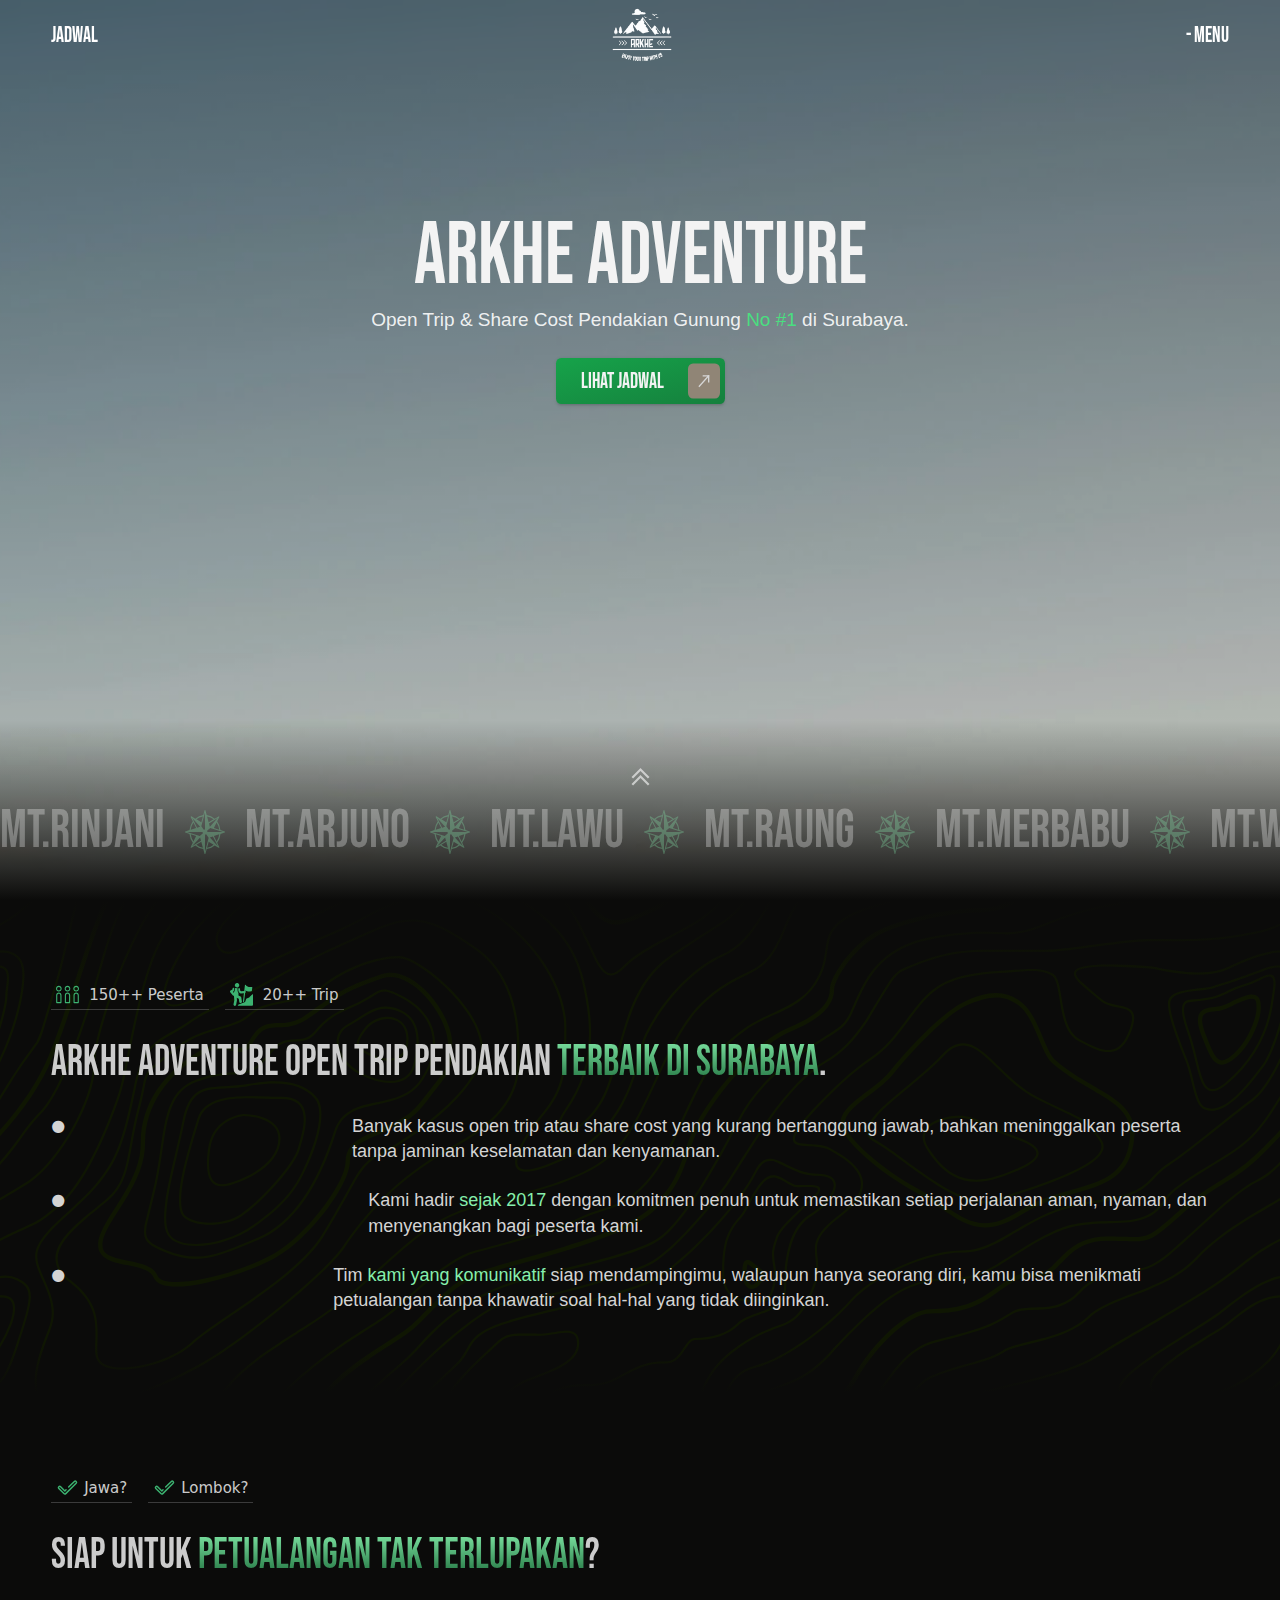
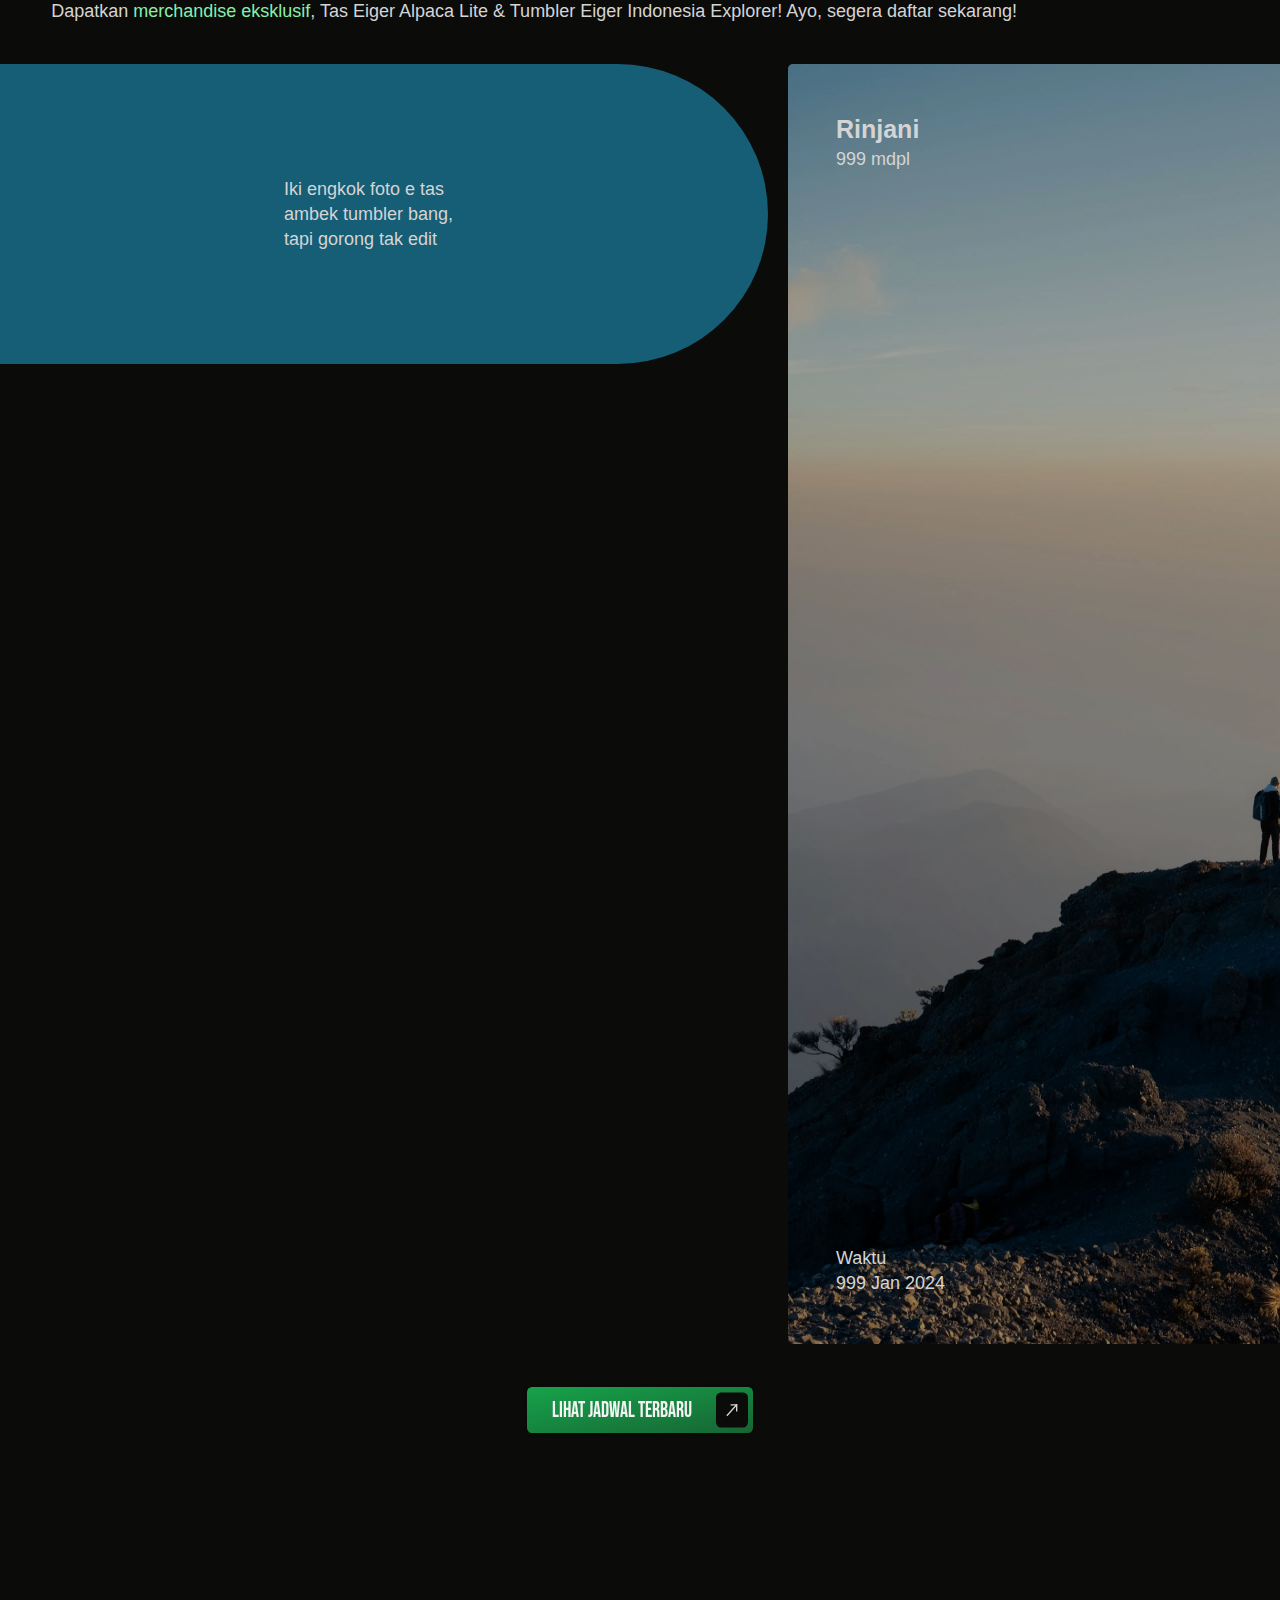
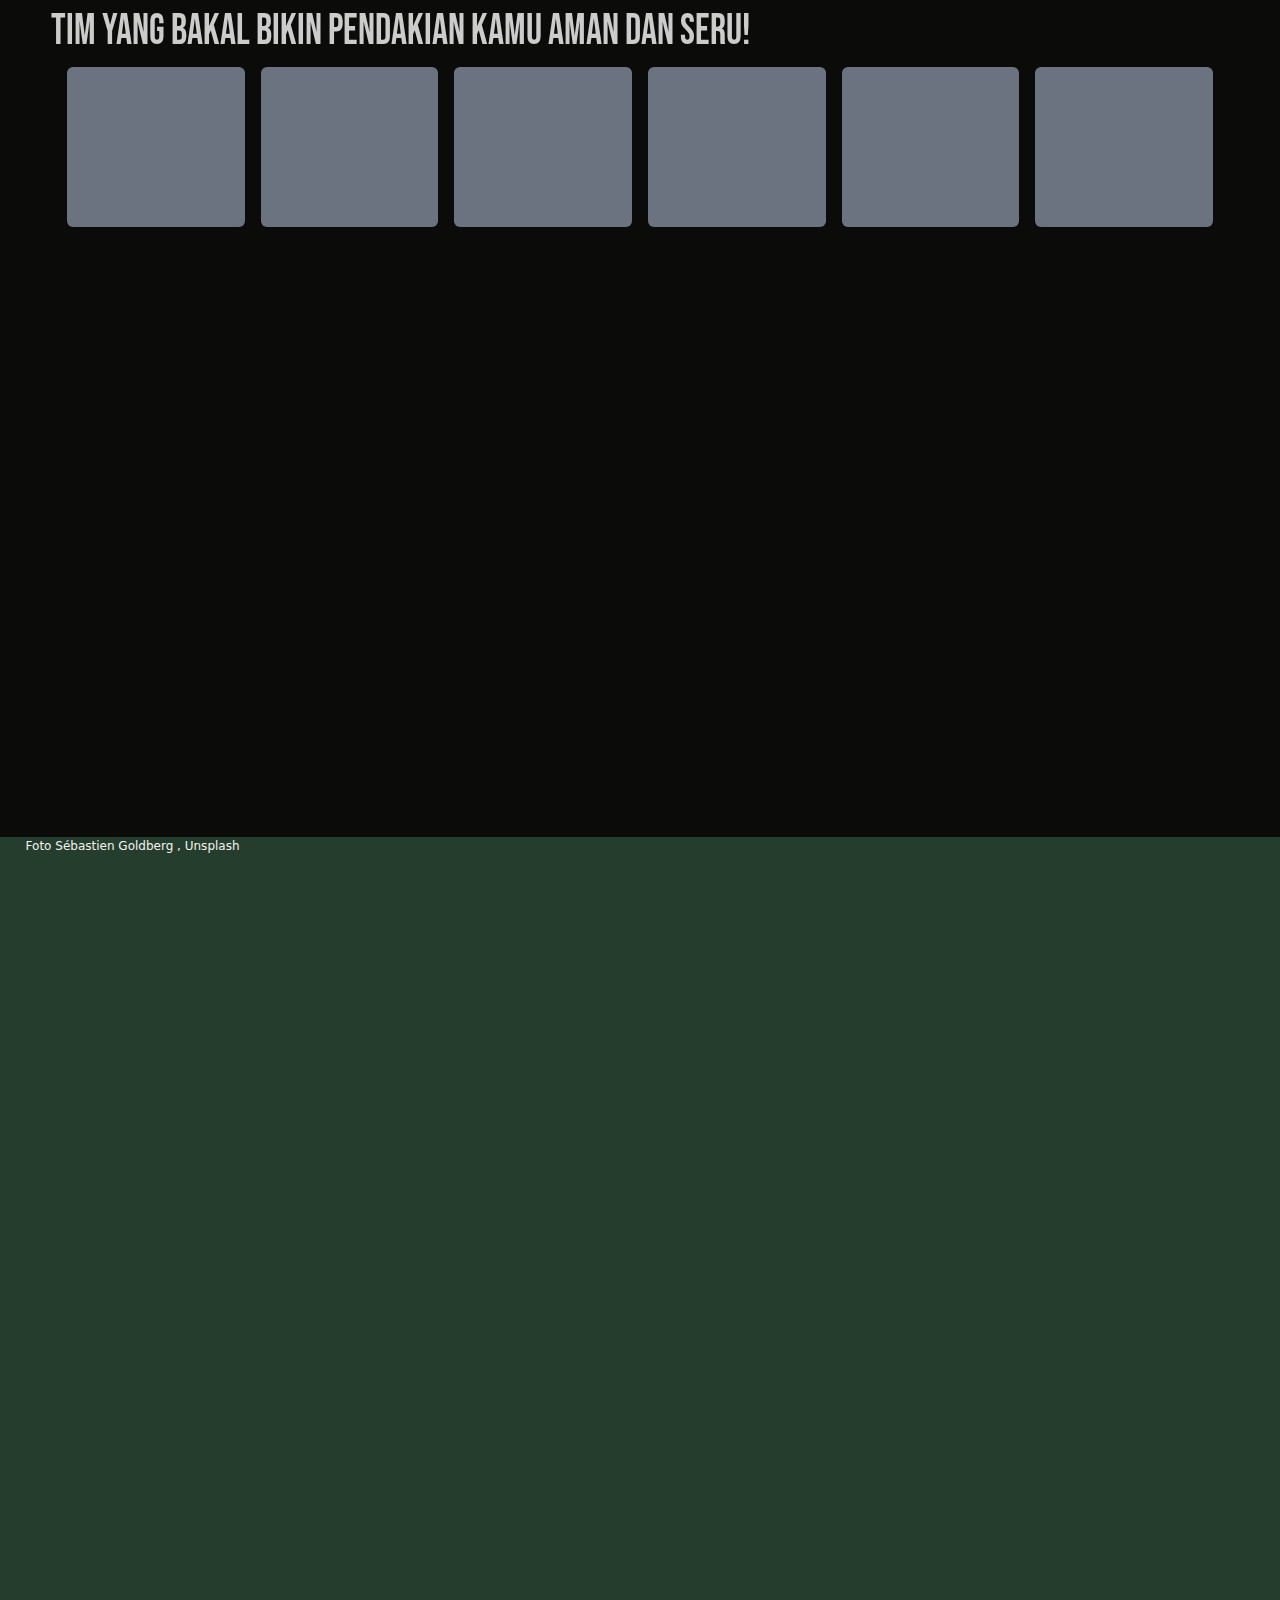
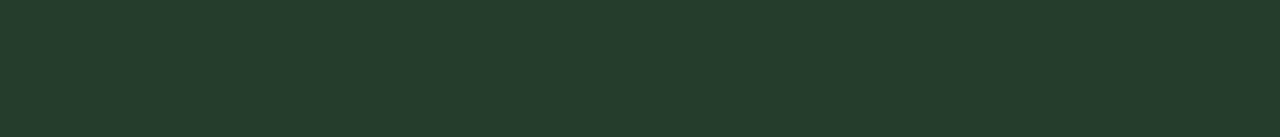
==== commit 28fd4de5: "[TEST] countour gunung nya belom di upload arkhe awokaowkoakwokaw" ====
--- a/arkhe/index.html
+++ b/arkhe/index.html
@@ -205,7 +205,7 @@
     </div>
 
     <div class="about relative px-[4%] py-[80px]">
-        <img aria-hidden="true" class="absolute left-0 top-0 w-full h-full object-cover brightness-[11%]" src="./img/contour.svg" alt="kontur gunung">
+        <img aria-hidden="true" class="absolute left-0 top-0 w-full h-full object-cover brightness-[11%]" src="../img/contour.svg" alt="kontur gunung">
         <div class="relative z-[2]">
             <div aria-hidden="true" class="text-white text-opacity-[80%] text-[15px] flex items-end flex-wrap gap-4">
                 <div class="px-[5px] py-[3px] border-b border-white border-opacity-[20%] inline-block flex items-end">
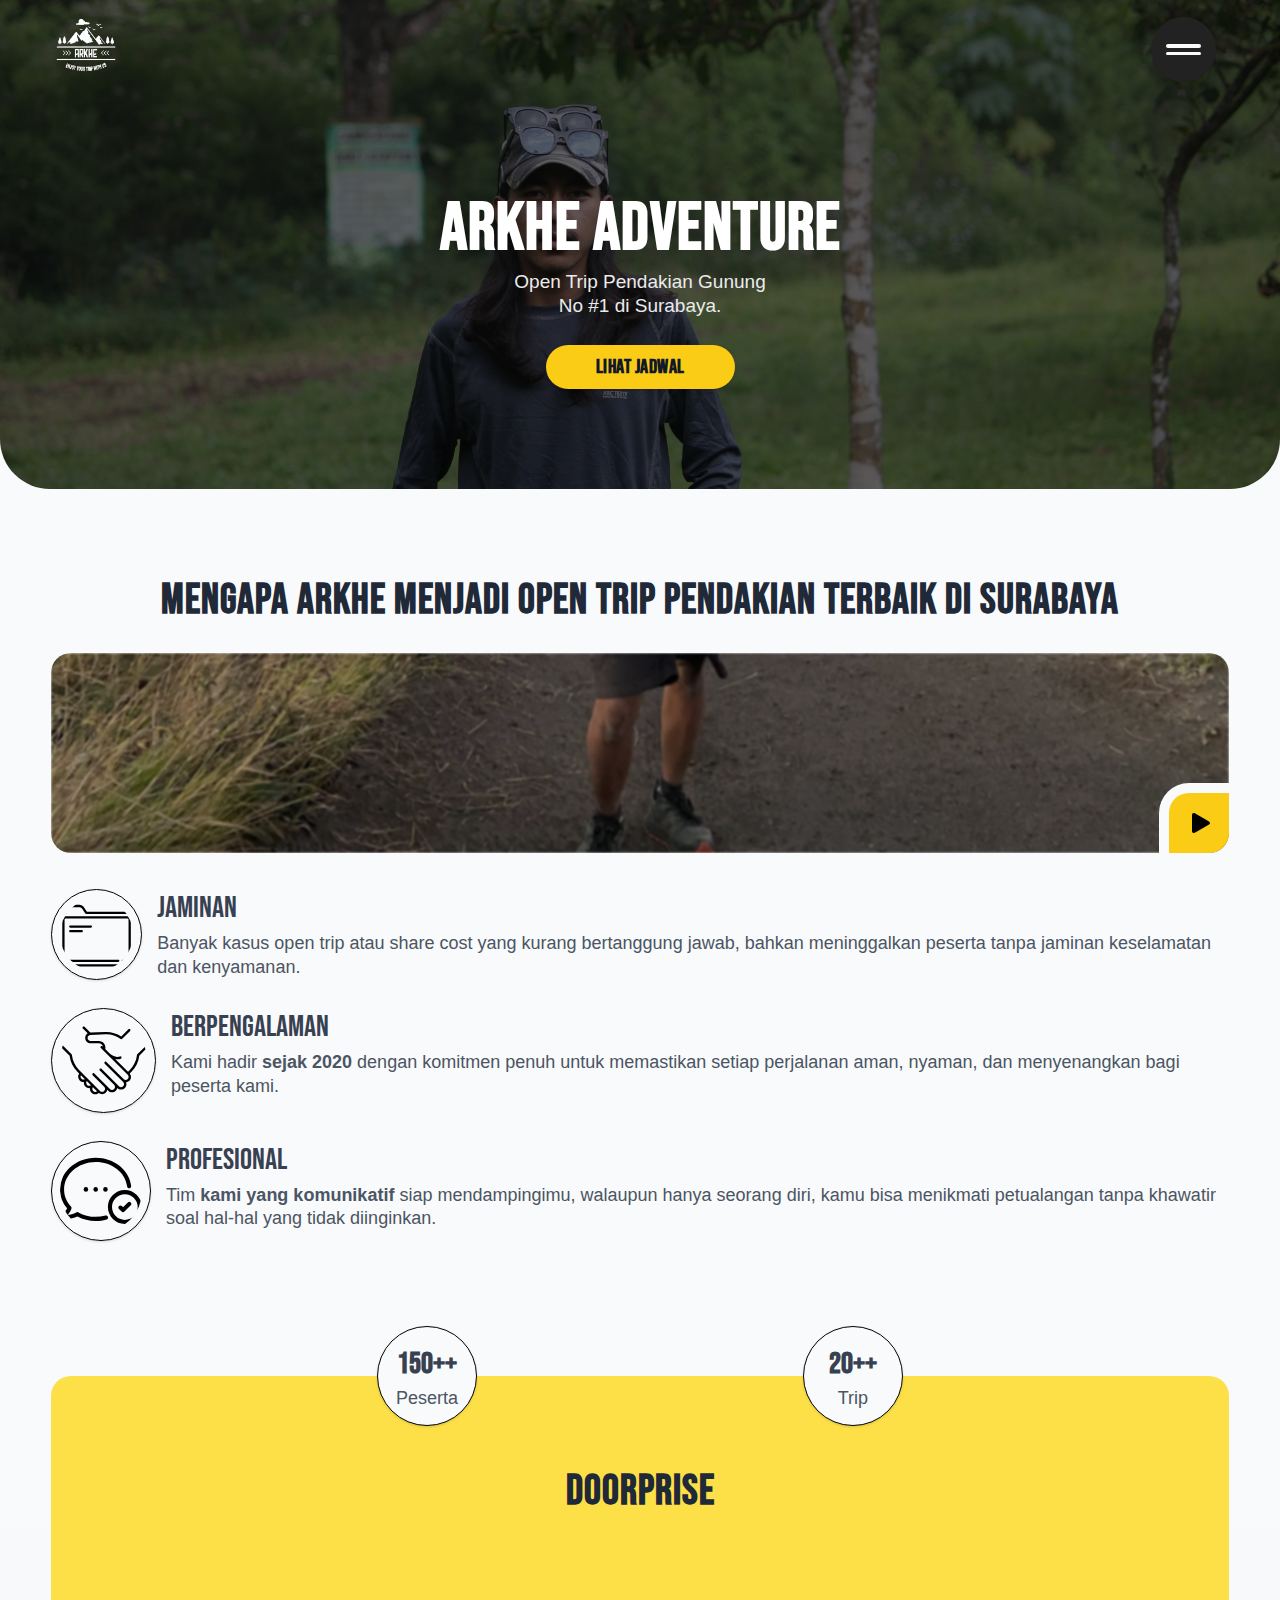
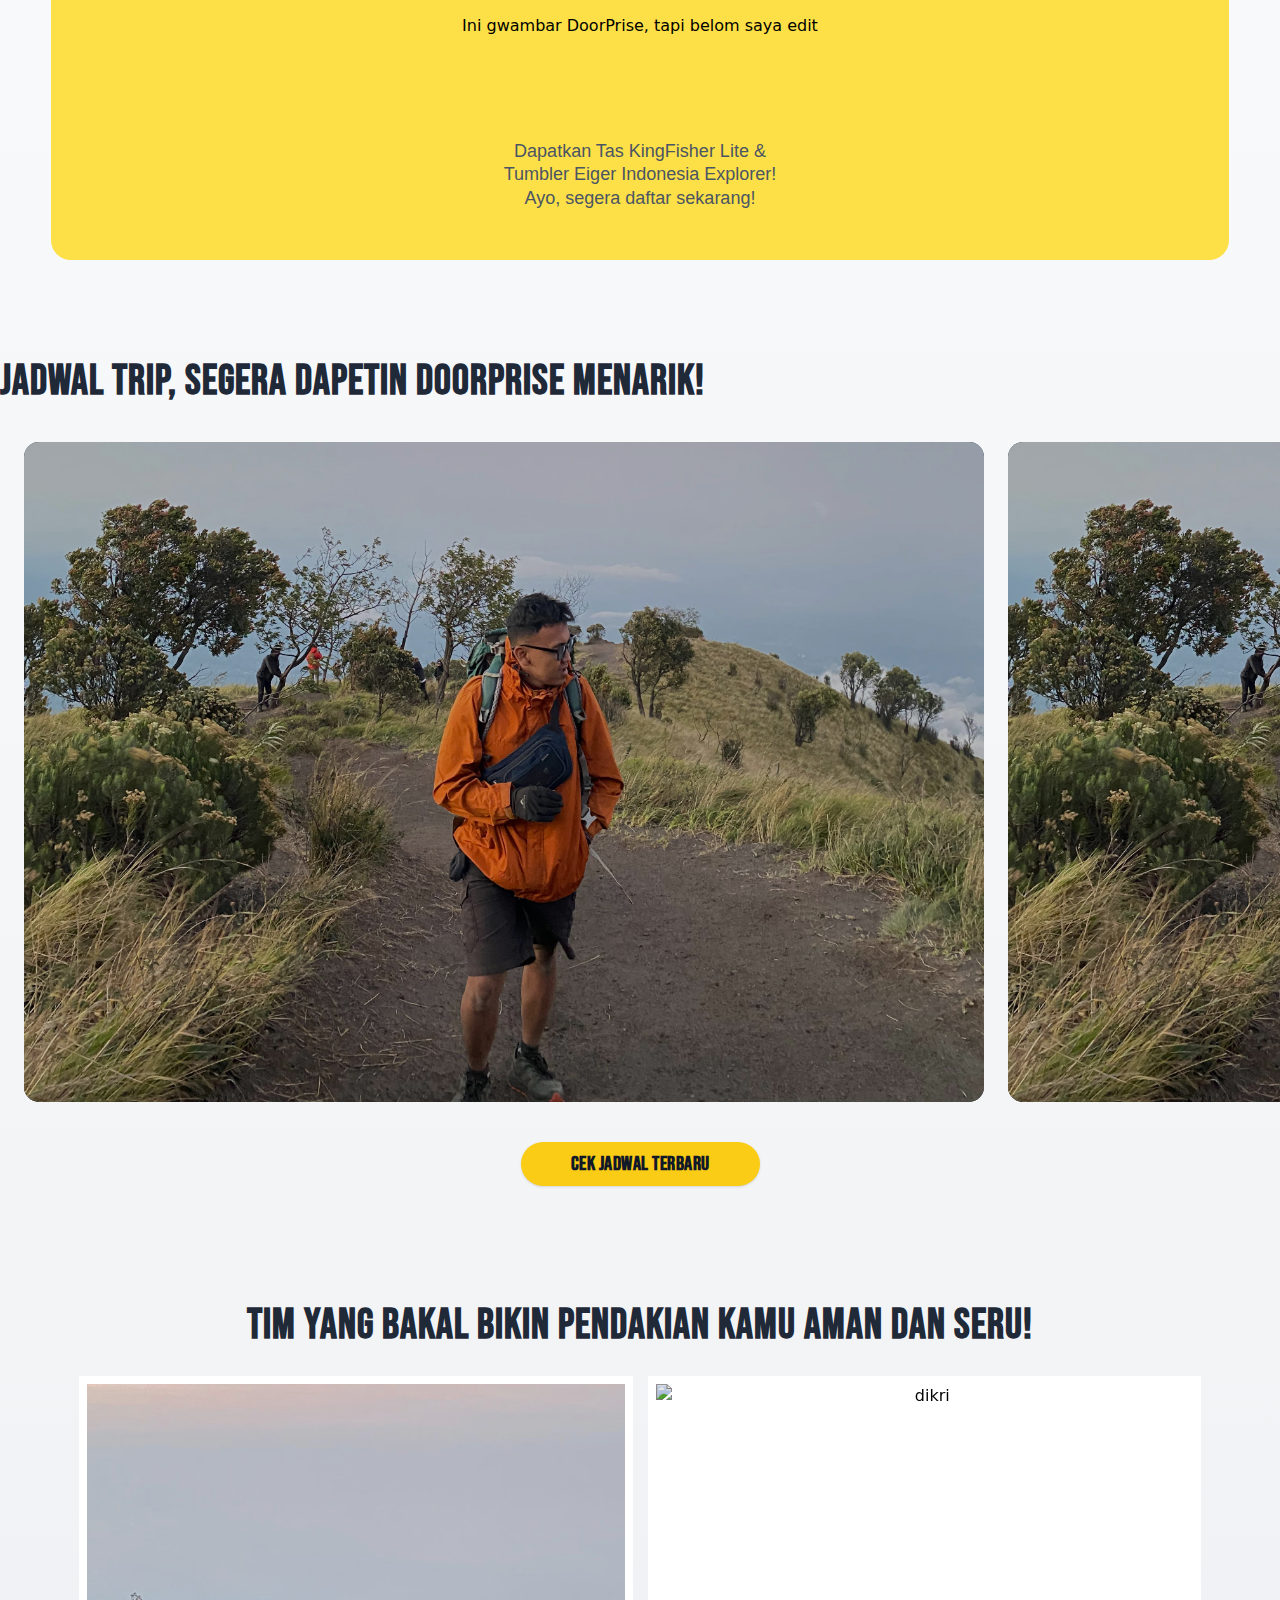
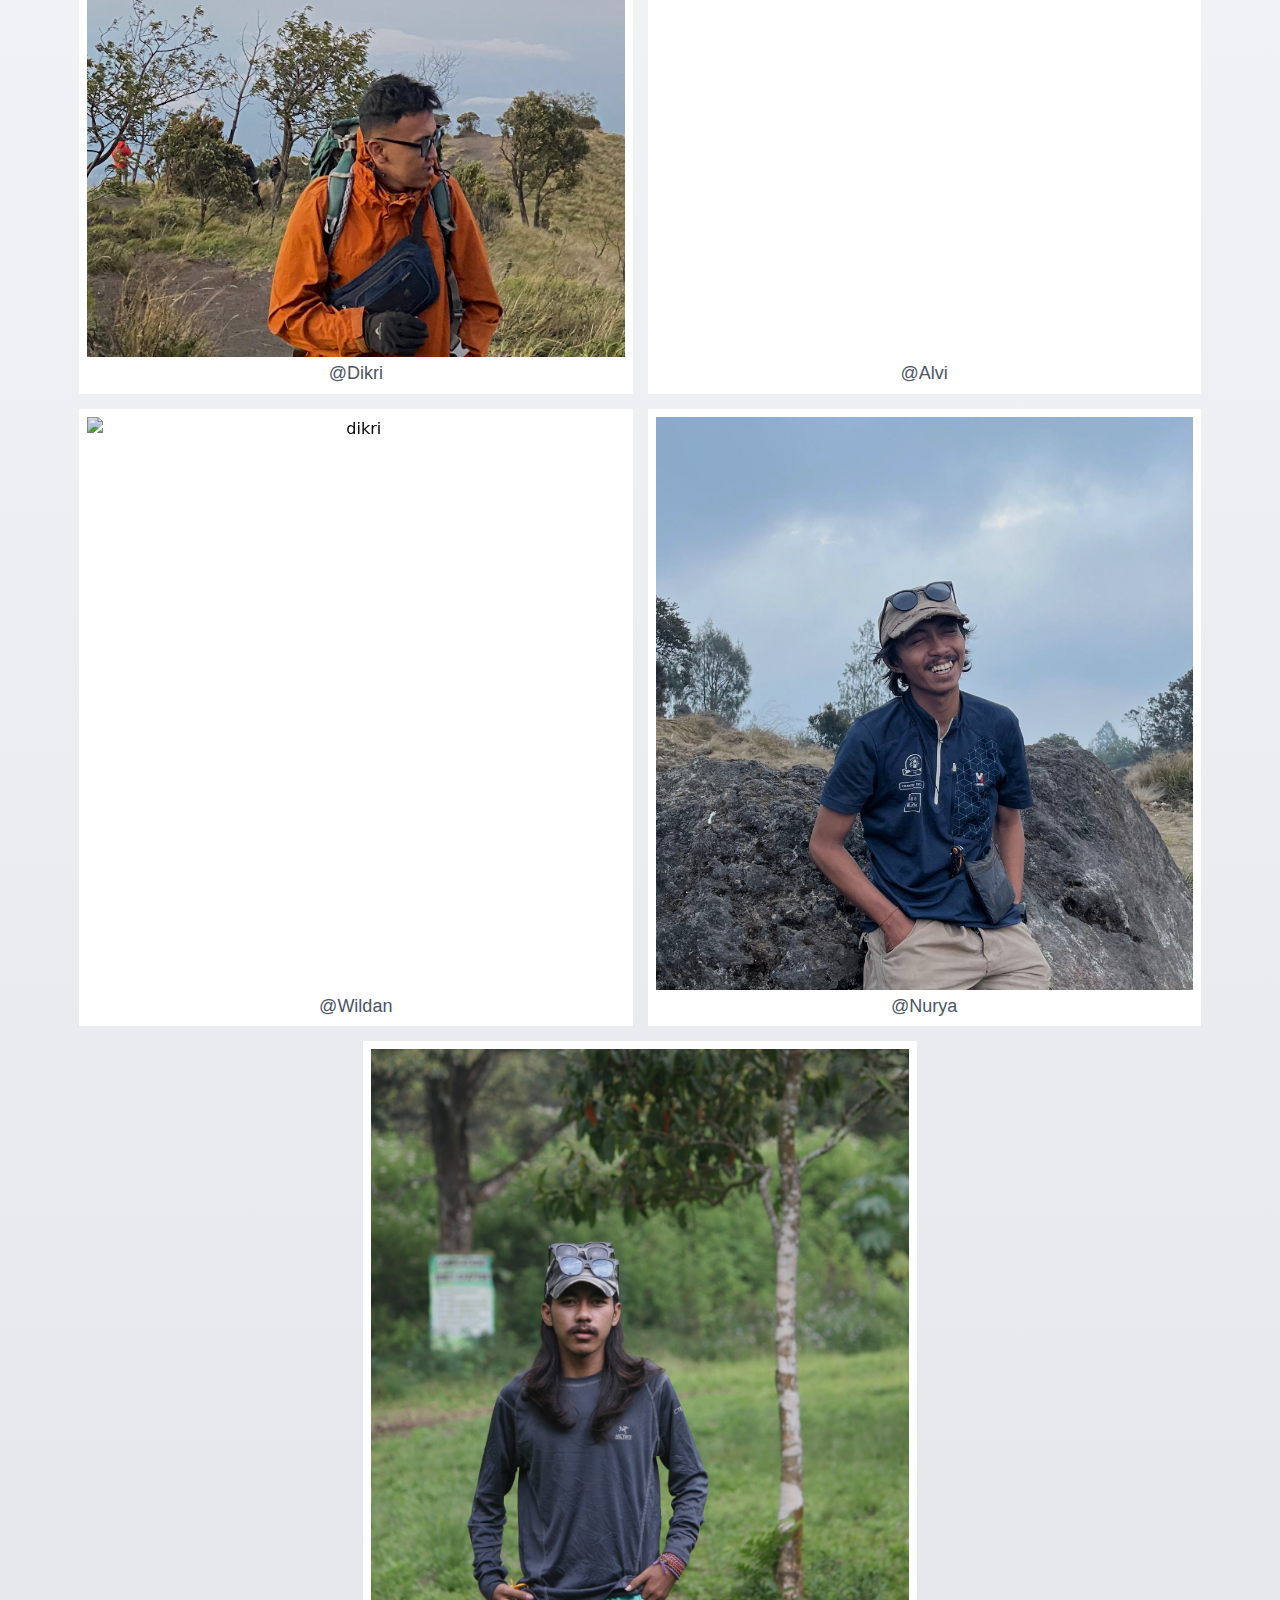
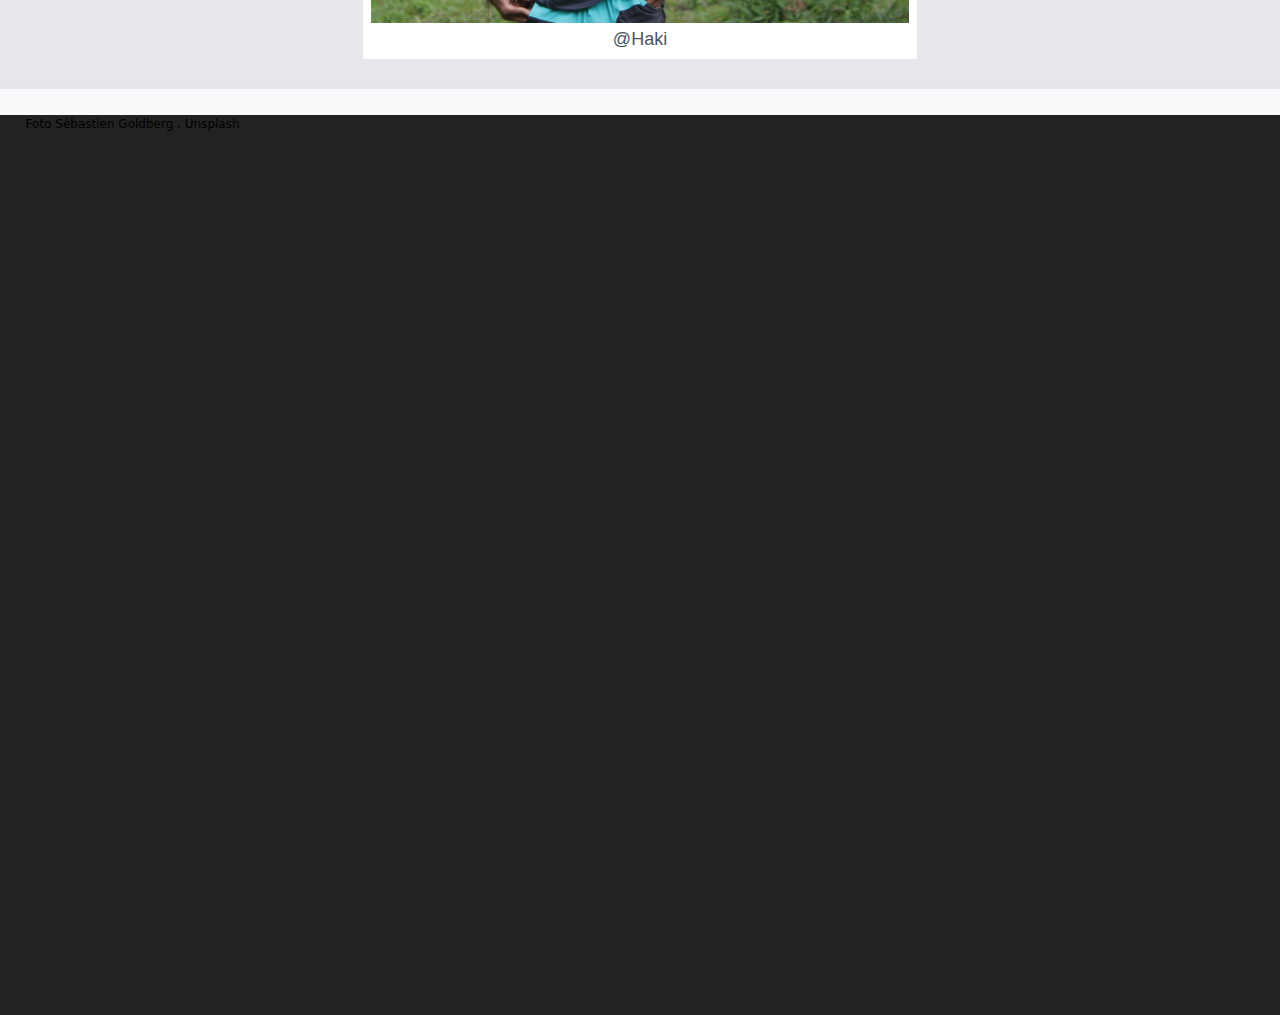
==== commit 418d4c25: "[TEST] nonot host" ====
--- a/arkhe/index.html
+++ b/arkhe/index.html
@@ -10,392 +10,247 @@
     <link rel="preconnect" href="https://fonts.gstatic.com" crossorigin>
     <link href="https://fonts.googleapis.com/css2?family=Bebas+Neue:wght@400&display=swap" rel="stylesheet">
 
-    <link href="https://api.fontshare.com/v2/css?f[]=satoshi@400&display=swap" rel="stylesheet">
+    <link href="https://api.fontshare.com/v2/css?f[]=satoshi@500&display=swap" rel="stylesheet">
 
     <!-- TAILWIND -->
     <link rel="stylesheet" href="../output.css">
 </head>
-<body class="text-[#f3f3f3] bg-[#0B0B0A]">
+<body>
     <style>
-
-.bebas-neue {
+    .bebas-neue {
         font-family: "Bebas Neue", serif;
-        transform: scaleY(1.1)
+        font-weight: bold;
     }
 
     .title {
-        color: #fdfdfd;
         text-shadow: 0 0 5px rgba(0, 0, 0, 0.100);
-        letter-spacing: -1px;
     }
 
     h1 {
         font-family: 'Satoshi', sans-serif;
+        color: #ebebeb;
     }
     
     h2 {
-        /* @apply text-[40px] leading-[100%] text-[#cccccc]; */
-        font-size: 40px;
-        line-height: 100%;
-        color: #cccccc;
+        /* @apply text-[42px] leading-[95%] text-[#1F2937] tracking-[1px]; */
+        font-size: 42px;
+        line-height: 95%;
+        letter-spacing: 1px;
+        color: #1F2937;
     }
     
     button {
-        /* @apply text-[20px]; */
+        /* @apply text-[20px] tracking-[0.5px]; */
+        font-weight: normal;
         font-size: 20px;
+        letter-spacing: 0.5px;
     }
 
     p, h3, h4, h5 {
         font-family: 'Satoshi', sans-serif;
-        /* @apply text-[18px] !leading-[130%]; */
+        /* @apply text-[18px] !leading-[130%] text-[#4B5563]; */
         font-size: 18px;
-        line-height: 130%;
+        line-height: 130% !important;
+        color: #4B5563;
     }
 
     p, h3 {
-        color: #d4d4d4;
         line-height: 140%;
     }
 
-
-
-
-
-
-
-
-
-
-
-
-
-
-
-    
+    h3 {
+        /* @apply bebas-neue text-[30px] text-[#374151]; */
+        font-family: "Bebas Neue", serif;
+        font-size: 30px;
+        color: #374151;
+    }
+
+
+
+
+
+
+
+
+        body{
+            /* background-color: rgb(239, 239, 239); */
+            background-color: #F9FAFB;
+        }
+
         .hero {
-            background: linear-gradient(rgba(0, 0, 0, 0.50), rgba(0, 0, 0, 0.20)), url("../img/background-hero5-sm.webp");
-            background-position: right top;
-            background-size: 175%;
-            /* color: #131311; */
-        }
-
-        .about::before {
+            background: linear-gradient(rgba(0,0,0,0.6), rgba(0,0,0,0.6)), url("img/haki-porter.jpg");
+            background-position: center;
+            background-size: cover;
+        }
+
+        .btn-nav::before, .btn-nav::after {
             content: "";
-            position: absolute;
-            top: 0;
-            left: 0;
+            background-color: #F9FAFB;
             width: 100%;
-            height: 20%;
-            background: linear-gradient(#0B0B0A, transparent);
-            z-index: 1;
-        }
-
-        .about::after {
-            content: "";
-            position: absolute;
-            bottom: 0;
-            left: 0;
-            width: 100%;
-            height: 10%;
-            background: linear-gradient(transparent, #0B0B0A);
-            z-index: 1;
-            /* color: #86efad4c; */
-        }
-
-        .marquee {
-            animation: 50s to-the-left infinite linear;
-        }
-
-        @keyframes to-the-left {
-            0% {
-                transform: translateX(10px);
-            }
-            50% {
-                transform: translateX(-1550px);
-            }
-            100% {
-                transform: translateX(10px);
-            }
-        }
-
+            height: 3.5px;
+            display: block;
+            border-radius: 25px;
+        }
+
+        .btn-nav::after {
+            margin-top: 4px;
+        }
     </style>
 
-    <nav class="fixed top-0 left-0 w-screen z-[999] backdrop-blur flex justify-between items-center px-[4vw]">
-        <button class="!text-white bebas-neue">
-            Jadwal
-        </button>
-        <img class="w-[70px] aspect-square rounded-full" src="../img/logo-ot-removebg.png" alt="logo arkhe adventure">
-        <button class="!text-white bebas-neue">
-            - menu
-        </button>
+    <nav class="fixed top-0 left-0 w-screen rounded-b-[15px] z-[999] flex justify-end pt-[17px] px-[5vw]">
+        <button class="btn-nav w-[65px] aspect-square rounded-full bg-[#222222] p-[15px]"></button>
     </nav>
 
-    <div class="hero h-screen relative overflow-hidden pt-[25vh] text-center">
-        <span class="bebas-neue inline-block text-[80px] leading-[80%]" aria-hidden="true">
-            Arkhe Adventure
-        </span>
-        <h1 class="satoshi px-[10%] mt-[19px] text-[19px] text-white text-opacity-[90%] leading-[125%]">
-            Open Trip & Share Cost Pendakian Gunung <span class="text-green-400">No #1</span> di Surabaya.
-        </h1>
-        <div class="flex justify-center">
-            <button class="bebas-neue mt-[28px] shadow rounded-[5px] bg-gradient-to-br from-green-600 to-green-700 p-[5px] flex items-center justify-between">
-                <span class="ps-[20px] pe-[24px]">LIHAT JADWAL</span>
-                <svg aria-hidden="true" class="h-[32px] aspect-square bg-[#908576] rounded-[5px] p-[8px]" viewBox="0 0 24 24" role="img" xmlns="http://www.w3.org/2000/svg" aria-labelledby="arrowRightTopIconTitle" stroke="#d6d6d6" stroke-width="2" stroke-linecap="square" stroke-linejoin="miter" fill="none" color="#000000"><g id="SVGRepo_bgCarrier" stroke-width="0"></g><g id="SVGRepo_tracerCarrier" stroke-linecap="round" stroke-linejoin="round"></g><g id="SVGRepo_iconCarrier"> <title id="arrowRightTopIconTitle">Arrow Right Top</title> <path d="M19 13V5h-8"></path> <path stroke-linecap="round" d="M19 5l-1 1"></path> <path d="M18 6L5 19"></path> </g></svg>
+    <div class="hero rounded-b-[50px] bg-black relative px-[4%] pt-[10px] text-center pb-[100px]">
+            <img class="w-[70px] mb-[120px] aspect-square rounded-full" src="./img/logo-ot-removebg.png" alt="logo arkhe adventure">
+
+            <span class="bebas-neue inline-block text-white tracking-[1px] text-[68px] leading-[85%]" aria-hidden="true">
+                Arkhe Adventure
+            </span>
+            <div class="flex justify-center">
+                <h1 class="satoshi mt-[12px] text-[19px] w-[270px] leading-[125%]">
+                    Open Trip Pendakian Gunung <span class="">No #1</span> di Surabaya.
+                </h1>
+            </div>
+            <div class="flex justify-center mt-[28px]">
+                <button class="bebas-neue text-[#111827] shadow shadow rounded-full bg-[#FACC15] px-[50px] py-[7px] flex items-center justify-between">
+                    LIHAT JADWAL
+                </button>
+            </div>
+
+            <!-- <video autoplay muted loop class="absolute top-0 left-0 brightness-[80%] object-cover w-full h-auto">
+                <source src="./videos/landing.MOV" type="video/mp4">
+                <source src="./videos/landing.ogg" type="video/ogg">
+                Your browser does not support the video tag.
+            </video>             -->
+    </div>
+
+    <div class="about px-[4%] pt-[60px] pb-[80px]">
+            <h2 class="bebas-neue mt-[32px] text-center">
+                Mengapa Arkhe Menjadi Open Trip Pendakian <span class="">terbaik di Surabaya</span>
+            </h2>
+            <a href="./videos/landing.MOV" class="block bg-white mt-[32px] w-full h-[200px] rounded-[20px] overflow-hidden relative">
+                <img class="w-full h-full object-cover object-bottom brightness-[70%] blur-[1px] shadow" src="./img/dikri-ketua.webp" alt="">
+                <div class="absolute w-[70px] aspect-square bg-[#FACC15] bottom-0 right-0 p-[20px] rounded-tl-[30px] border-[10px] border-[#F9FAFB] border-b-[0] border-r-[0]">
+                    <svg class="w-full h-full ms-[2px]" fill="#000000" version="1.1" id="Capa_1" xmlns="http://www.w3.org/2000/svg" xmlns:xlink="http://www.w3.org/1999/xlink" viewBox="0 0 163.861 163.861" xml:space="preserve"><g id="SVGRepo_bgCarrier" stroke-width="0"></g><g id="SVGRepo_tracerCarrier" stroke-linecap="round" stroke-linejoin="round"></g><g id="SVGRepo_iconCarrier"> <g> <path d="M34.857,3.613C20.084-4.861,8.107,2.081,8.107,19.106v125.637c0,17.042,11.977,23.975,26.75,15.509L144.67,97.275 c14.778-8.477,14.778-22.211,0-30.686L34.857,3.613z"></path> </g> </g></svg>
+                </div>
+            </a>
+            <div class="mt-[36px] flex justify-center items-start gap-[15px]">
+                <svg aria-hidden="true" class="block w-[100px] rounded-full border shadow p-[8px] border-black" viewBox="0 0 32 32" enable-background="new 0 0 32 32" id="_x3C_Layer_x3E_" version="1.1" xml:space="preserve" xmlns="http://www.w3.org/2000/svg" xmlns:xlink="http://www.w3.org/1999/xlink" fill="#000000"><g id="SVGRepo_blackgCarrier" stroke-width="0"></g><g id="SVGRepo_tracerCarrier" stroke-linecap="round" stroke-linejoin="round"></g><g id="SVGRepo_iconCarrier"> <g id="folder"> <g> <path d="M29.5,7h-18c-0.167,0-0.323-0.084-0.416-0.223L9.639,4.609C9.426,4.29,8.884,4,8.5,4h-5 C3.224,4,3,4.225,3,4.5v2C3,6.776,2.776,7,2.5,7S2,6.776,2,6.5v-2C2,3.673,2.673,3,3.5,3h5c0.723,0,1.571,0.453,1.971,1.055 L11.768,6H29.5C29.776,6,30,6.224,30,6.5S29.776,7,29.5,7z" fill="black"></path> </g> <g> <g> <path d="M29.5,30h-27C1.673,30,1,29.327,1,28.5v-19C1,8.673,1.673,8,2.5,8h27C30.327,8,31,8.673,31,9.5v19 C31,29.327,30.327,30,29.5,30z M2.5,9C2.224,9,2,9.225,2,9.5v19C2,28.775,2.224,29,2.5,29h27c0.276,0,0.5-0.225,0.5-0.5v-19 C30,9.225,29.776,9,29.5,9H2.5z" fill="black"></path> </g> </g> <g> <g> <path d="M25.5,28h-24C1.224,28,1,27.776,1,27.5S1.224,27,1.5,27h24c0.276,0,0.5,0.224,0.5,0.5S25.776,28,25.5,28z " fill="black"></path> </g> </g> <g> <g> <path d="M13.5,13h-9C4.224,13,4,12.776,4,12.5S4.224,12,4.5,12h9c0.276,0,0.5,0.224,0.5,0.5S13.776,13,13.5,13z" fill="black"></path> </g> </g> <g> <g> <path d="M9.5,15h-5C4.224,15,4,14.776,4,14.5S4.224,14,4.5,14h5c0.276,0,0.5,0.224,0.5,0.5S9.776,15,9.5,15z" fill="black"></path> </g> </g> <g> <circle cx="27.5" cy="27.5" fill="black" r="0.5"></circle> </g> </g> </g></svg>
+                <div>
+                    <h3>Jaminan</h3>
+                    <p class="mt-[4px]">Banyak kasus open trip atau share cost yang kurang bertanggung jawab, bahkan meninggalkan peserta tanpa jaminan keselamatan dan kenyamanan.</p>
+                </div>
+            </div>
+            <div class="mt-[28px] flex justify-center items-start gap-[15px]">
+                <svg aria-hidden="true" class="block w-[110px] rounded-full border shadow p-[8px] border-black" fill="#000000" version="1.1" id="Capa_1" xmlns="http://www.w3.org/2000/svg" xmlns:xlink="http://www.w3.org/1999/xlink" viewBox="0 0 473.081 473.081" xml:space="preserve"><g id="SVGRepo_bgCarrier" stroke-width="0"></g><g id="SVGRepo_tracerCarrier" stroke-linecap="round" stroke-linejoin="round"></g><g id="SVGRepo_iconCarrier"> <path d="M471.176,162.893c-2.537-2.539-6.653-2.539-9.192,0l-40.487,40.488c-1.054,1.054-1.713,2.438-1.868,3.921 c-3.223,30.84-17.072,59.9-38.999,81.826l-9.621,9.621l-69.908-69.908c4.422,1.044,8.75,1.572,12.953,1.572 c6.165,0,12.065-1.127,17.607-3.395c3.323-1.359,4.914-5.155,3.555-8.477c-1.359-3.324-5.156-4.913-8.477-3.555 c-26.768,10.951-57.628-18.195-61.515-22.022l-18.575-18.575c2.306-9.78,0.315-20.276-5.615-28.803 c-6.704-9.638-17.362-15.165-29.287-15.165l-44.991,0.322c-0.04,0-0.08,0-0.119,0c-4.307,0-8.357-1.669-11.416-4.707 c-3.087-3.066-4.787-7.151-4.786-11.504v-0.677c0.002-8.733,6.84-15.844,15.567-16.188l81.933-3.228 c29.569-1.164,59.042,7.816,82.946,25.285c2.588,1.89,6.166,1.614,8.431-0.652l43.032-43.032c2.539-2.538,2.539-6.654,0.001-9.192 c-2.539-2.539-6.654-2.539-9.193,0l-39.173,39.174c-25.398-17.079-55.919-25.778-86.556-24.573l-81.933,3.228 c-0.193,0.008-0.382,0.025-0.573,0.037l-31.087-31.086c-2.538-2.539-6.654-2.539-9.192,0c-2.539,2.538-2.539,6.654,0,9.192 l26.352,26.352c-8.178,5.174-13.552,14.289-13.555,24.682v0.677c-0.002,7.842,3.062,15.204,8.625,20.73 c5.564,5.526,12.941,8.539,20.789,8.482l44.944-0.322c10.353,0,16.077,6.007,18.567,9.588c1.897,2.727,3.168,5.757,3.787,8.879 l-2.228-2.228c-2.538-2.539-6.654-2.539-9.192,0c-2.539,2.538-2.539,6.654,0,9.192l146.666,146.666 c6.334,6.333,6.334,16.639,0,22.972c-6.33,6.331-16.63,6.332-22.962,0.008l-93.42-93.419c-2.537-2.539-6.654-2.539-9.191,0 c-2.539,2.538-2.539,6.654,0,9.192l100.622,100.623c6.334,6.333,6.334,16.639,0,22.972c-3.067,3.068-7.146,4.758-11.486,4.758 c-4.339,0-8.418-1.69-11.485-4.758l-95.387-95.387c-2.539-2.538-6.654-2.538-9.192,0s-2.539,6.654,0,9.192l78.161,78.162 c6.328,6.334,6.326,16.634-0.005,22.965c-6.335,6.334-16.64,6.333-22.973,0l-84.888-84.888c-2.538-2.539-6.654-2.539-9.192,0 c-2.539,2.538-2.539,6.654,0,9.192l62.967,62.967c0,0,0.001,0.001,0.001,0.001c6.334,6.333,6.334,16.638,0,22.972 c-6.332,6.333-16.638,6.333-22.971,0L104.073,289.128c-21.926-21.926-35.776-50.986-38.998-81.826 c-0.155-1.483-0.814-2.867-1.869-3.921l-52.11-52.111c-2.538-2.539-6.654-2.539-9.192,0c-2.539,2.538-2.539,6.654,0,9.192 l50.502,50.502c3.968,32.934,18.996,63.876,42.475,87.355l9.586,9.586c-3.569,4.941-5.5,10.856-5.5,17.071 c0,7.811,3.042,15.155,8.565,20.678c5.701,5.701,13.189,8.552,20.678,8.552c0.737,0,1.473-0.036,2.208-0.091 c-0.251,1.552-0.386,3.134-0.386,4.737c0,7.811,3.042,15.155,8.565,20.678c5.701,5.701,13.189,8.552,20.678,8.552 c1.457,0,2.914-0.111,4.358-0.327c-1.325,8.865,1.414,18.226,8.224,25.036c5.523,5.523,12.867,8.565,20.678,8.565 c6.962,0,13.549-2.422,18.811-6.859c5.294,4.191,11.71,6.293,18.131,6.293c7.488,0,14.978-2.851,20.679-8.552 c4.247-4.247,6.909-9.487,7.992-14.979l4.733,4.733c5.702,5.702,13.189,8.552,20.679,8.552c7.488,0,14.979-2.851,20.68-8.552 c4.247-4.247,6.909-9.486,7.992-14.978l0.045,0.045c5.523,5.523,12.867,8.565,20.679,8.565c7.813,0,15.156-3.042,20.68-8.565 c8.349-8.349,10.576-20.53,6.698-30.932c6.66-0.55,13.168-3.36,18.252-8.445c10.858-10.858,11.368-28.195,1.546-39.672l9.69-9.691 c23.479-23.479,38.507-54.422,42.476-87.356l38.879-38.879C473.715,169.546,473.715,165.431,471.176,162.893z M116.725,336.462 c-3.068-3.068-4.758-7.147-4.758-11.486c0-2.717,0.663-5.331,1.911-7.66l21.992,21.992c-2.328,1.248-4.943,1.911-7.66,1.911 C123.872,341.221,119.793,339.531,116.725,336.462z M147.79,370.339c-3.068-3.068-4.758-7.147-4.758-11.486 c0-3.413,1.059-6.656,2.999-9.382l22.624,22.624C162.318,376.587,153.464,376.012,147.79,370.339z M181.05,403.599 c-5.674-5.674-6.248-14.527-1.756-20.865l22.624,22.624c-2.726,1.939-5.97,2.999-9.383,2.999 C188.197,408.357,184.118,406.667,181.05,403.599z"></path> </g></svg>
+                <div>
+                    <h3>Berpengalaman</h3>
+                    <p class="mt-[4px]">Kami hadir <span class="font-bold">sejak 2020</span> dengan komitmen penuh untuk memastikan setiap perjalanan aman, nyaman, dan menyenangkan bagi peserta kami.</p>
+                </div>
+            </div>
+            <div class="mt-[28px] flex justify-center items-start gap-[15px]">
+                <svg aria-hidden="true" class="block w-[120px] rounded-full border shadow p-[8px] border-black" fill="#000000" version="1.1" id="Capa_1" xmlns="http://www.w3.org/2000/svg" xmlns:xlink="http://www.w3.org/1999/xlink" viewBox="0 0 489.8 489.8" xml:space="preserve"><g id="SVGRepo_bgCarrier" stroke-width="0"></g><g id="SVGRepo_tracerCarrier" stroke-linecap="round" stroke-linejoin="round"></g><g id="SVGRepo_iconCarrier"> <g> <g> <path d="M0,235.8c0,40.8,15.1,80.8,42.8,113.4c-5.7,12.1-13.9,21.7-24.4,28.5c-6.3,4.1-9.3,11.6-7.7,18.9 c1.6,7.2,7.5,12.6,14.8,13.6c16.7,2.3,48.3,3.6,78.7-12.1c33.1,17.4,70.7,26.6,109.4,26.6c22.4,0,44.4-3,65.5-9 c6.5-1.9,10.3-8.6,8.4-15.1c-1.8-6.5-8.6-10.3-15.1-8.4c-18.9,5.4-38.7,8.1-58.8,8.1c-36.9,0-72.6-9.3-103.4-26.8 c-3.8-2.2-8.6-2.1-12.4,0.1c-17.9,10.7-37,13.5-52,13.5c-0.1,0-0.2,0-0.2,0c9.9-9.7,17.6-21.8,22.8-36c1.6-4.3,0.6-9.2-2.5-12.6 c-27.2-29.5-41.5-65-41.5-102.7c0-90.7,84.9-164.4,189.3-164.4c96.8,0,177.7,63,188.1,146.5c0.8,6.7,6.9,11.5,13.7,10.6 c6.7-0.8,11.5-7,10.6-13.7C414.2,119.1,322.9,46.9,213.7,46.9C95.9,46.9,0,131.7,0,235.8z"></path> <circle cx="213.6" cy="235.8" r="13.6"></circle> <circle cx="155.1" cy="235.8" r="13.6"></circle> <circle cx="272.2" cy="235.8" r="13.6"></circle> <path d="M388.3,239.8c-56,0-101.5,45.5-101.5,101.5s45.5,101.6,101.5,101.6s101.5-45.5,101.5-101.5S444.3,239.8,388.3,239.8z M388.3,418.4c-42.5,0-77-34.6-77-77s34.6-77,77-77s77,34.6,77,77S430.8,418.4,388.3,418.4z"></path> <path d="M406.4,313.9l-29,28.8l-7.1-7.1c-4.8-4.8-12.5-4.8-17.3,0s-4.8,12.5,0,17.3l15.7,15.8c2.3,2.3,5.4,3.6,8.7,3.6l0,0 c3.2,0,6.3-1.3,8.6-3.6l37.7-37.4c4.8-4.8,4.8-12.5,0-17.3C418.9,309.2,411.2,309.2,406.4,313.9z"></path> </g> </g> </g></svg>
+                <div>
+                    <h3>Profesional</h3>
+                    <p class="mt-[4px]">Tim <span class="font-bold">kami yang komunikatif</span> siap mendampingimu, walaupun hanya seorang diri, kamu bisa menikmati petualangan tanpa khawatir soal hal-hal yang tidak diinginkan.</p>
+                </div>
+            </div>
+    </div>
+
+    <div class="jejak-pendakian pt-[55px] pb-[90px] bg-gradient-to-b from-transparent to-[#F3F4F6]">
+        <div class="px-[4%]">
+            <div class="bg-[#FDE047] pb-[50px] rounded-[20px] text-center">
+                <div aria-hidden="true" class="flex justify-evenly items-start">
+                    <div class="border mt-[-50px] bg-[#F9FAFB] border-black shadow rounded-full w-[100px] aspect-square flex justify-center items-center">
+                        <div>
+                            <span class="bebas-neue text-[30px] text-[#374151]">150++</span>
+                            <p>Peserta</p>
+                        </div>
+                    </div>
+                    <div class="border mt-[-50px] bg-[#F9FAFB] border-black shadow rounded-full w-[100px] aspect-square flex justify-center items-center">
+                        <div>
+                            <span class="bebas-neue text-[30px] text-[#374151]">20++</span>
+                            <p>Trip</p>
+                        </div>
+                    </div>
+                </div>
+                <h2 class="bebas-neue mt-[46px]">
+                    DoorPrise
+                </h2>
+
+                <div class="h-[180px] flex items-center justify-center mt-[24px] px-[7vw]">
+                    Ini gwambar DoorPrise, tapi belom saya edit
+                </div>
+                <div class="flex justify-center">
+                    <p class="mt-[24px] w-[300px]">
+                        Dapatkan Tas KingFisher Lite & Tumbler Eiger Indonesia Explorer! Ayo, segera daftar sekarang!
+                    </p>
+                </div>
+            </div>
+        </div>
+
+        <h2 class="bebas-neue text-center inline-block mt-[102px]">Jadwal TRIP, segera dapetin DoorPrise menarik!</h2>
+        <div class="flex overflow-x-auto snap-x snap-mandatory gap-[24px] mt-[40px]">
+            <div class="snap-always snap-center relative flex-shrink-0 overflow-hidden w-[75%] aspect-[16/11] rounded-[15px] bg-gray-800 ms-[24px]">
+                <img class="absolute w-full h-full brightness-[80%] object-bottom object-cover" src="./img/dikri-ketua.jpg" alt="">
+            </div>
+            <div class="snap-always snap-center relative flex-shrink-0 overflow-hidden w-[75%] aspect-[16/11] rounded-[15px] bg-gray-800">
+                <img class="absolute w-full h-full brightness-[80%] object-bottom object-cover" src="./img/dikri-ketua.jpg" alt="">
+            </div>
+            <div class="snap-always snap-center relative flex-shrink-0 overflow-hidden w-[75%] aspect-[16/11] rounded-[15px] bg-gray-800">
+                <img class="absolute w-full h-full brightness-[80%] object-bottom object-cover" src="./img/dikri-ketua.jpg" alt="">
+            </div>
+            <div class="snap-always snap-center relative flex-shrink-0 overflow-hidden w-[75%] aspect-[16/11] rounded-[15px] bg-gray-800 me-[30px]">
+                <img class="absolute w-full h-full brightness-[80%] object-bottom object-cover" src="./img/dikri-ketua.jpg" alt="">
+            </div>
+        </div>
+
+        <div class="flex justify-center mt-[40px]">
+            <button class="bebas-neue text-[#111827] shadow shadow rounded-full bg-[#FACC15] px-[50px] py-[7px] flex items-center justify-between">
+                Cek JADWAL Terbaru
             </button>
         </div>
-
-        <div aria-hidden="true" class="absolute bottom-0 left-0 w-full bg-gradient-to-b from-transparent to-[#0B0B0A] h-[20vh]"></div>
-        <div aria-hidden="true" class="absolute bottom-[3.5%] left-0 flex flex-wrap justify-center w-full">
-            <div class="animate-bounce">
-                <svg class="w-[27px] aspect-square" viewBox="0 0 24 24" xmlns="http://www.w3.org/2000/svg">
-                    <g>
-                        <path fill="#ffffff99" d="M4 15l8-8 8 8-1.414 1.414L12 9.828l-6.586 6.586"/>
-                    </g>
-                </svg>
-                <svg class="w-[27px] aspect-square mt-[-20px]" viewBox="0 0 24 24" xmlns="http://www.w3.org/2000/svg">
-                    <g>
-                        <path fill="#ffffff99" d="M4 15l8-8 8 8-1.414 1.414L12 9.828l-6.586 6.586"/>
-                    </g>
-                </svg>  
-            </div>
-            <div class="marquee w-full flex items-center gap-[20px] bebas-neue text-[50px]">
-                <span class="text-[#ffffff4d]">
-                    mt.Rinjani
-                </span>
-                <span>
-                    <svg fill="#86efad4c" class="w-[40px]" viewBox="0 0 100 100" xmlns="http://www.w3.org/2000/svg" xmlns:xlink="http://www.w3.org/1999/xlink" aria-hidden="true" role="img" class="iconify iconify--gis" preserveAspectRatio="xMidYMid meet" fill="#000000"><g id="SVGRepo_bgCarrier" stroke-width="0"></g><g id="SVGRepo_tracerCarrier" stroke-linecap="round" stroke-linejoin="round"></g><g id="SVGRepo_iconCarrier"><path d="M49.945-.172c-.742-.004-1.149.502-1.263 1.094L45.617 11.26a38.804 38.804 0 0 0-19.94 8.277c-3.183-1.728-6.365-3.464-9.55-5.183c-.59-.318-1.106-.293-1.584.187s-.342 1.187-.072 1.697l5.103 9.4a38.797 38.797 0 0 0-8.32 19.985c-3.48 1.032-6.965 2.055-10.44 3.094c-.64.192-.988.574-.986 1.252c.002.677.597 1.082 1.149 1.252l10.271 3.043a38.804 38.804 0 0 0 8.277 20.043c-1.737 3.202-3.484 6.402-5.213 9.605c-.317.59-.292 1.104.188 1.582s1.187.344 1.697.074l9.453-5.13a38.8 38.8 0 0 0 19.971 8.306c1.032 3.48 2.057 6.966 3.096 10.442c.192.64.574.988 1.252.986c.677-.002 1.082-.597 1.252-1.149l3.043-10.271a38.745 38.745 0 0 0 20.076-8.318l9.492 5.154c.689.35 1.154.412 1.682-.11c.527-.521.458-1.168.12-1.667l-5.167-9.524a38.835 38.835 0 0 0 8.267-20.016l10.327-3.06c.734-.239 1.107-.524 1.11-1.266c.005-.742-.501-1.149-1.093-1.263l-10.373-3.075a38.841 38.841 0 0 0-8.287-19.955l5.129-9.447c.35-.688.412-1.154-.11-1.682c-.604-.525-1.111-.367-1.667-.119l-9.465 5.139a38.737 38.737 0 0 0-20.041-8.303L51.21.94c-.239-.735-.524-1.108-1.266-1.112zm-.002 5.238V44a6 6 0 0 0-2.892.775l-6.244-7.912zm5.25 9.311a35.798 35.798 0 0 1 16.256 6.717l-12.289 6.67zm-10.508.031l-3.943 13.305c-4.066-2.211-8.133-4.412-12.2-6.621a35.815 35.815 0 0 1 16.143-6.684zm-26.48 3.795l19.568 19.531l-.01.03l-7.476 2.216zm44 19.55l-.094-.026l-2.199-7.42l21.82-12.08zm16.67-9.257a35.815 35.815 0 0 1 6.717 16.19l-13.356-3.96zm-57.746.01l6.635 12.223l-13.368 3.962a35.796 35.796 0 0 1 6.733-16.185zm41.883 12.266l31.922 9.171H56a6 6 0 0 0-.791-2.92zm-19.01 9.171L44 50a6 6 0 0 0 .729 2.865l-7.899 6.217l-7.828-2.242l-23.996-6.871zm41.623 5.248a35.795 35.795 0 0 1-6.709 16.243l-6.664-12.28zm-71.232.004l13.355 3.957c-2.227 4.096-4.443 8.193-6.668 12.29a35.809 35.809 0 0 1-6.687-16.247zm38.503.059l6.221 7.79l-2.262 7.897l-6.886 24.053l-.026-38.996c1.057.002 2.153-.274 2.953-.744zm16.811 4.654l12.104 21.865L62.176 62.14zm-31.953 2.297l2.23 7.522l-21.822 12.107zm21.416 9.992l12.318 6.69a35.812 35.812 0 0 1-16.293 6.72zm-18.438.053c1.317 4.454 2.642 8.901 3.96 13.354A35.797 35.797 0 0 1 28.52 78.88z"></path></g></svg>                
-                </span>
-                <span class="text-[#ffffff4d]">
-                    mt.Arjuno
-                </span>
-                <span>
-                    <svg fill="#86efad4c" class="w-[40px]" viewBox="0 0 100 100" xmlns="http://www.w3.org/2000/svg" xmlns:xlink="http://www.w3.org/1999/xlink" aria-hidden="true" role="img" class="iconify iconify--gis" preserveAspectRatio="xMidYMid meet" fill="#000000"><g id="SVGRepo_bgCarrier" stroke-width="0"></g><g id="SVGRepo_tracerCarrier" stroke-linecap="round" stroke-linejoin="round"></g><g id="SVGRepo_iconCarrier"><path d="M49.945-.172c-.742-.004-1.149.502-1.263 1.094L45.617 11.26a38.804 38.804 0 0 0-19.94 8.277c-3.183-1.728-6.365-3.464-9.55-5.183c-.59-.318-1.106-.293-1.584.187s-.342 1.187-.072 1.697l5.103 9.4a38.797 38.797 0 0 0-8.32 19.985c-3.48 1.032-6.965 2.055-10.44 3.094c-.64.192-.988.574-.986 1.252c.002.677.597 1.082 1.149 1.252l10.271 3.043a38.804 38.804 0 0 0 8.277 20.043c-1.737 3.202-3.484 6.402-5.213 9.605c-.317.59-.292 1.104.188 1.582s1.187.344 1.697.074l9.453-5.13a38.8 38.8 0 0 0 19.971 8.306c1.032 3.48 2.057 6.966 3.096 10.442c.192.64.574.988 1.252.986c.677-.002 1.082-.597 1.252-1.149l3.043-10.271a38.745 38.745 0 0 0 20.076-8.318l9.492 5.154c.689.35 1.154.412 1.682-.11c.527-.521.458-1.168.12-1.667l-5.167-9.524a38.835 38.835 0 0 0 8.267-20.016l10.327-3.06c.734-.239 1.107-.524 1.11-1.266c.005-.742-.501-1.149-1.093-1.263l-10.373-3.075a38.841 38.841 0 0 0-8.287-19.955l5.129-9.447c.35-.688.412-1.154-.11-1.682c-.604-.525-1.111-.367-1.667-.119l-9.465 5.139a38.737 38.737 0 0 0-20.041-8.303L51.21.94c-.239-.735-.524-1.108-1.266-1.112zm-.002 5.238V44a6 6 0 0 0-2.892.775l-6.244-7.912zm5.25 9.311a35.798 35.798 0 0 1 16.256 6.717l-12.289 6.67zm-10.508.031l-3.943 13.305c-4.066-2.211-8.133-4.412-12.2-6.621a35.815 35.815 0 0 1 16.143-6.684zm-26.48 3.795l19.568 19.531l-.01.03l-7.476 2.216zm44 19.55l-.094-.026l-2.199-7.42l21.82-12.08zm16.67-9.257a35.815 35.815 0 0 1 6.717 16.19l-13.356-3.96zm-57.746.01l6.635 12.223l-13.368 3.962a35.796 35.796 0 0 1 6.733-16.185zm41.883 12.266l31.922 9.171H56a6 6 0 0 0-.791-2.92zm-19.01 9.171L44 50a6 6 0 0 0 .729 2.865l-7.899 6.217l-7.828-2.242l-23.996-6.871zm41.623 5.248a35.795 35.795 0 0 1-6.709 16.243l-6.664-12.28zm-71.232.004l13.355 3.957c-2.227 4.096-4.443 8.193-6.668 12.29a35.809 35.809 0 0 1-6.687-16.247zm38.503.059l6.221 7.79l-2.262 7.897l-6.886 24.053l-.026-38.996c1.057.002 2.153-.274 2.953-.744zm16.811 4.654l12.104 21.865L62.176 62.14zm-31.953 2.297l2.23 7.522l-21.822 12.107zm21.416 9.992l12.318 6.69a35.812 35.812 0 0 1-16.293 6.72zm-18.438.053c1.317 4.454 2.642 8.901 3.96 13.354A35.797 35.797 0 0 1 28.52 78.88z"></path></g></svg>                
-                </span>
-                <span class="text-[#ffffff4d]">
-                    mt.Lawu
-                </span>
-                <span>
-                    <svg fill="#86efad4c" class="w-[40px]" viewBox="0 0 100 100" xmlns="http://www.w3.org/2000/svg" xmlns:xlink="http://www.w3.org/1999/xlink" aria-hidden="true" role="img" class="iconify iconify--gis" preserveAspectRatio="xMidYMid meet" fill="#000000"><g id="SVGRepo_bgCarrier" stroke-width="0"></g><g id="SVGRepo_tracerCarrier" stroke-linecap="round" stroke-linejoin="round"></g><g id="SVGRepo_iconCarrier"><path d="M49.945-.172c-.742-.004-1.149.502-1.263 1.094L45.617 11.26a38.804 38.804 0 0 0-19.94 8.277c-3.183-1.728-6.365-3.464-9.55-5.183c-.59-.318-1.106-.293-1.584.187s-.342 1.187-.072 1.697l5.103 9.4a38.797 38.797 0 0 0-8.32 19.985c-3.48 1.032-6.965 2.055-10.44 3.094c-.64.192-.988.574-.986 1.252c.002.677.597 1.082 1.149 1.252l10.271 3.043a38.804 38.804 0 0 0 8.277 20.043c-1.737 3.202-3.484 6.402-5.213 9.605c-.317.59-.292 1.104.188 1.582s1.187.344 1.697.074l9.453-5.13a38.8 38.8 0 0 0 19.971 8.306c1.032 3.48 2.057 6.966 3.096 10.442c.192.64.574.988 1.252.986c.677-.002 1.082-.597 1.252-1.149l3.043-10.271a38.745 38.745 0 0 0 20.076-8.318l9.492 5.154c.689.35 1.154.412 1.682-.11c.527-.521.458-1.168.12-1.667l-5.167-9.524a38.835 38.835 0 0 0 8.267-20.016l10.327-3.06c.734-.239 1.107-.524 1.11-1.266c.005-.742-.501-1.149-1.093-1.263l-10.373-3.075a38.841 38.841 0 0 0-8.287-19.955l5.129-9.447c.35-.688.412-1.154-.11-1.682c-.604-.525-1.111-.367-1.667-.119l-9.465 5.139a38.737 38.737 0 0 0-20.041-8.303L51.21.94c-.239-.735-.524-1.108-1.266-1.112zm-.002 5.238V44a6 6 0 0 0-2.892.775l-6.244-7.912zm5.25 9.311a35.798 35.798 0 0 1 16.256 6.717l-12.289 6.67zm-10.508.031l-3.943 13.305c-4.066-2.211-8.133-4.412-12.2-6.621a35.815 35.815 0 0 1 16.143-6.684zm-26.48 3.795l19.568 19.531l-.01.03l-7.476 2.216zm44 19.55l-.094-.026l-2.199-7.42l21.82-12.08zm16.67-9.257a35.815 35.815 0 0 1 6.717 16.19l-13.356-3.96zm-57.746.01l6.635 12.223l-13.368 3.962a35.796 35.796 0 0 1 6.733-16.185zm41.883 12.266l31.922 9.171H56a6 6 0 0 0-.791-2.92zm-19.01 9.171L44 50a6 6 0 0 0 .729 2.865l-7.899 6.217l-7.828-2.242l-23.996-6.871zm41.623 5.248a35.795 35.795 0 0 1-6.709 16.243l-6.664-12.28zm-71.232.004l13.355 3.957c-2.227 4.096-4.443 8.193-6.668 12.29a35.809 35.809 0 0 1-6.687-16.247zm38.503.059l6.221 7.79l-2.262 7.897l-6.886 24.053l-.026-38.996c1.057.002 2.153-.274 2.953-.744zm16.811 4.654l12.104 21.865L62.176 62.14zm-31.953 2.297l2.23 7.522l-21.822 12.107zm21.416 9.992l12.318 6.69a35.812 35.812 0 0 1-16.293 6.72zm-18.438.053c1.317 4.454 2.642 8.901 3.96 13.354A35.797 35.797 0 0 1 28.52 78.88z"></path></g></svg>                </span>
-                <span class="text-[#ffffff4d]">
-                    mt.Raung
-                </span>
-                <span>
-                    <svg fill="#86efad4c" class="w-[40px]" viewBox="0 0 100 100" xmlns="http://www.w3.org/2000/svg" xmlns:xlink="http://www.w3.org/1999/xlink" aria-hidden="true" role="img" class="iconify iconify--gis" preserveAspectRatio="xMidYMid meet" fill="#000000"><g id="SVGRepo_bgCarrier" stroke-width="0"></g><g id="SVGRepo_tracerCarrier" stroke-linecap="round" stroke-linejoin="round"></g><g id="SVGRepo_iconCarrier"><path d="M49.945-.172c-.742-.004-1.149.502-1.263 1.094L45.617 11.26a38.804 38.804 0 0 0-19.94 8.277c-3.183-1.728-6.365-3.464-9.55-5.183c-.59-.318-1.106-.293-1.584.187s-.342 1.187-.072 1.697l5.103 9.4a38.797 38.797 0 0 0-8.32 19.985c-3.48 1.032-6.965 2.055-10.44 3.094c-.64.192-.988.574-.986 1.252c.002.677.597 1.082 1.149 1.252l10.271 3.043a38.804 38.804 0 0 0 8.277 20.043c-1.737 3.202-3.484 6.402-5.213 9.605c-.317.59-.292 1.104.188 1.582s1.187.344 1.697.074l9.453-5.13a38.8 38.8 0 0 0 19.971 8.306c1.032 3.48 2.057 6.966 3.096 10.442c.192.64.574.988 1.252.986c.677-.002 1.082-.597 1.252-1.149l3.043-10.271a38.745 38.745 0 0 0 20.076-8.318l9.492 5.154c.689.35 1.154.412 1.682-.11c.527-.521.458-1.168.12-1.667l-5.167-9.524a38.835 38.835 0 0 0 8.267-20.016l10.327-3.06c.734-.239 1.107-.524 1.11-1.266c.005-.742-.501-1.149-1.093-1.263l-10.373-3.075a38.841 38.841 0 0 0-8.287-19.955l5.129-9.447c.35-.688.412-1.154-.11-1.682c-.604-.525-1.111-.367-1.667-.119l-9.465 5.139a38.737 38.737 0 0 0-20.041-8.303L51.21.94c-.239-.735-.524-1.108-1.266-1.112zm-.002 5.238V44a6 6 0 0 0-2.892.775l-6.244-7.912zm5.25 9.311a35.798 35.798 0 0 1 16.256 6.717l-12.289 6.67zm-10.508.031l-3.943 13.305c-4.066-2.211-8.133-4.412-12.2-6.621a35.815 35.815 0 0 1 16.143-6.684zm-26.48 3.795l19.568 19.531l-.01.03l-7.476 2.216zm44 19.55l-.094-.026l-2.199-7.42l21.82-12.08zm16.67-9.257a35.815 35.815 0 0 1 6.717 16.19l-13.356-3.96zm-57.746.01l6.635 12.223l-13.368 3.962a35.796 35.796 0 0 1 6.733-16.185zm41.883 12.266l31.922 9.171H56a6 6 0 0 0-.791-2.92zm-19.01 9.171L44 50a6 6 0 0 0 .729 2.865l-7.899 6.217l-7.828-2.242l-23.996-6.871zm41.623 5.248a35.795 35.795 0 0 1-6.709 16.243l-6.664-12.28zm-71.232.004l13.355 3.957c-2.227 4.096-4.443 8.193-6.668 12.29a35.809 35.809 0 0 1-6.687-16.247zm38.503.059l6.221 7.79l-2.262 7.897l-6.886 24.053l-.026-38.996c1.057.002 2.153-.274 2.953-.744zm16.811 4.654l12.104 21.865L62.176 62.14zm-31.953 2.297l2.23 7.522l-21.822 12.107zm21.416 9.992l12.318 6.69a35.812 35.812 0 0 1-16.293 6.72zm-18.438.053c1.317 4.454 2.642 8.901 3.96 13.354A35.797 35.797 0 0 1 28.52 78.88z"></path></g></svg>                </span>
-                <span class="text-[#ffffff4d]">
-                    mt.Merbabu
-                </span>
-                <span>
-                    <svg fill="#86efad4c" class="w-[40px]" viewBox="0 0 100 100" xmlns="http://www.w3.org/2000/svg" xmlns:xlink="http://www.w3.org/1999/xlink" aria-hidden="true" role="img" class="iconify iconify--gis" preserveAspectRatio="xMidYMid meet" fill="#000000"><g id="SVGRepo_bgCarrier" stroke-width="0"></g><g id="SVGRepo_tracerCarrier" stroke-linecap="round" stroke-linejoin="round"></g><g id="SVGRepo_iconCarrier"><path d="M49.945-.172c-.742-.004-1.149.502-1.263 1.094L45.617 11.26a38.804 38.804 0 0 0-19.94 8.277c-3.183-1.728-6.365-3.464-9.55-5.183c-.59-.318-1.106-.293-1.584.187s-.342 1.187-.072 1.697l5.103 9.4a38.797 38.797 0 0 0-8.32 19.985c-3.48 1.032-6.965 2.055-10.44 3.094c-.64.192-.988.574-.986 1.252c.002.677.597 1.082 1.149 1.252l10.271 3.043a38.804 38.804 0 0 0 8.277 20.043c-1.737 3.202-3.484 6.402-5.213 9.605c-.317.59-.292 1.104.188 1.582s1.187.344 1.697.074l9.453-5.13a38.8 38.8 0 0 0 19.971 8.306c1.032 3.48 2.057 6.966 3.096 10.442c.192.64.574.988 1.252.986c.677-.002 1.082-.597 1.252-1.149l3.043-10.271a38.745 38.745 0 0 0 20.076-8.318l9.492 5.154c.689.35 1.154.412 1.682-.11c.527-.521.458-1.168.12-1.667l-5.167-9.524a38.835 38.835 0 0 0 8.267-20.016l10.327-3.06c.734-.239 1.107-.524 1.11-1.266c.005-.742-.501-1.149-1.093-1.263l-10.373-3.075a38.841 38.841 0 0 0-8.287-19.955l5.129-9.447c.35-.688.412-1.154-.11-1.682c-.604-.525-1.111-.367-1.667-.119l-9.465 5.139a38.737 38.737 0 0 0-20.041-8.303L51.21.94c-.239-.735-.524-1.108-1.266-1.112zm-.002 5.238V44a6 6 0 0 0-2.892.775l-6.244-7.912zm5.25 9.311a35.798 35.798 0 0 1 16.256 6.717l-12.289 6.67zm-10.508.031l-3.943 13.305c-4.066-2.211-8.133-4.412-12.2-6.621a35.815 35.815 0 0 1 16.143-6.684zm-26.48 3.795l19.568 19.531l-.01.03l-7.476 2.216zm44 19.55l-.094-.026l-2.199-7.42l21.82-12.08zm16.67-9.257a35.815 35.815 0 0 1 6.717 16.19l-13.356-3.96zm-57.746.01l6.635 12.223l-13.368 3.962a35.796 35.796 0 0 1 6.733-16.185zm41.883 12.266l31.922 9.171H56a6 6 0 0 0-.791-2.92zm-19.01 9.171L44 50a6 6 0 0 0 .729 2.865l-7.899 6.217l-7.828-2.242l-23.996-6.871zm41.623 5.248a35.795 35.795 0 0 1-6.709 16.243l-6.664-12.28zm-71.232.004l13.355 3.957c-2.227 4.096-4.443 8.193-6.668 12.29a35.809 35.809 0 0 1-6.687-16.247zm38.503.059l6.221 7.79l-2.262 7.897l-6.886 24.053l-.026-38.996c1.057.002 2.153-.274 2.953-.744zm16.811 4.654l12.104 21.865L62.176 62.14zm-31.953 2.297l2.23 7.522l-21.822 12.107zm21.416 9.992l12.318 6.69a35.812 35.812 0 0 1-16.293 6.72zm-18.438.053c1.317 4.454 2.642 8.901 3.96 13.354A35.797 35.797 0 0 1 28.52 78.88z"></path></g></svg>                </span>
-                <span class="text-[#ffffff4d]">
-                    mt.Welirang
-                </span>
-                <span>
-                    <svg fill="#86efad4c" class="w-[40px]" viewBox="0 0 100 100" xmlns="http://www.w3.org/2000/svg" xmlns:xlink="http://www.w3.org/1999/xlink" aria-hidden="true" role="img" class="iconify iconify--gis" preserveAspectRatio="xMidYMid meet" fill="#000000"><g id="SVGRepo_bgCarrier" stroke-width="0"></g><g id="SVGRepo_tracerCarrier" stroke-linecap="round" stroke-linejoin="round"></g><g id="SVGRepo_iconCarrier"><path d="M49.945-.172c-.742-.004-1.149.502-1.263 1.094L45.617 11.26a38.804 38.804 0 0 0-19.94 8.277c-3.183-1.728-6.365-3.464-9.55-5.183c-.59-.318-1.106-.293-1.584.187s-.342 1.187-.072 1.697l5.103 9.4a38.797 38.797 0 0 0-8.32 19.985c-3.48 1.032-6.965 2.055-10.44 3.094c-.64.192-.988.574-.986 1.252c.002.677.597 1.082 1.149 1.252l10.271 3.043a38.804 38.804 0 0 0 8.277 20.043c-1.737 3.202-3.484 6.402-5.213 9.605c-.317.59-.292 1.104.188 1.582s1.187.344 1.697.074l9.453-5.13a38.8 38.8 0 0 0 19.971 8.306c1.032 3.48 2.057 6.966 3.096 10.442c.192.64.574.988 1.252.986c.677-.002 1.082-.597 1.252-1.149l3.043-10.271a38.745 38.745 0 0 0 20.076-8.318l9.492 5.154c.689.35 1.154.412 1.682-.11c.527-.521.458-1.168.12-1.667l-5.167-9.524a38.835 38.835 0 0 0 8.267-20.016l10.327-3.06c.734-.239 1.107-.524 1.11-1.266c.005-.742-.501-1.149-1.093-1.263l-10.373-3.075a38.841 38.841 0 0 0-8.287-19.955l5.129-9.447c.35-.688.412-1.154-.11-1.682c-.604-.525-1.111-.367-1.667-.119l-9.465 5.139a38.737 38.737 0 0 0-20.041-8.303L51.21.94c-.239-.735-.524-1.108-1.266-1.112zm-.002 5.238V44a6 6 0 0 0-2.892.775l-6.244-7.912zm5.25 9.311a35.798 35.798 0 0 1 16.256 6.717l-12.289 6.67zm-10.508.031l-3.943 13.305c-4.066-2.211-8.133-4.412-12.2-6.621a35.815 35.815 0 0 1 16.143-6.684zm-26.48 3.795l19.568 19.531l-.01.03l-7.476 2.216zm44 19.55l-.094-.026l-2.199-7.42l21.82-12.08zm16.67-9.257a35.815 35.815 0 0 1 6.717 16.19l-13.356-3.96zm-57.746.01l6.635 12.223l-13.368 3.962a35.796 35.796 0 0 1 6.733-16.185zm41.883 12.266l31.922 9.171H56a6 6 0 0 0-.791-2.92zm-19.01 9.171L44 50a6 6 0 0 0 .729 2.865l-7.899 6.217l-7.828-2.242l-23.996-6.871zm41.623 5.248a35.795 35.795 0 0 1-6.709 16.243l-6.664-12.28zm-71.232.004l13.355 3.957c-2.227 4.096-4.443 8.193-6.668 12.29a35.809 35.809 0 0 1-6.687-16.247zm38.503.059l6.221 7.79l-2.262 7.897l-6.886 24.053l-.026-38.996c1.057.002 2.153-.274 2.953-.744zm16.811 4.654l12.104 21.865L62.176 62.14zm-31.953 2.297l2.23 7.522l-21.822 12.107zm21.416 9.992l12.318 6.69a35.812 35.812 0 0 1-16.293 6.72zm-18.438.053c1.317 4.454 2.642 8.901 3.96 13.354A35.797 35.797 0 0 1 28.52 78.88z"></path></g></svg>                </span>
-                <span class="text-[#ffffff4d]">
-                    mt.Slamet
-                </span>
-                <span>
-                    <svg fill="#86efad4c" class="w-[40px]" viewBox="0 0 100 100" xmlns="http://www.w3.org/2000/svg" xmlns:xlink="http://www.w3.org/1999/xlink" aria-hidden="true" role="img" class="iconify iconify--gis" preserveAspectRatio="xMidYMid meet" fill="#000000"><g id="SVGRepo_bgCarrier" stroke-width="0"></g><g id="SVGRepo_tracerCarrier" stroke-linecap="round" stroke-linejoin="round"></g><g id="SVGRepo_iconCarrier"><path d="M49.945-.172c-.742-.004-1.149.502-1.263 1.094L45.617 11.26a38.804 38.804 0 0 0-19.94 8.277c-3.183-1.728-6.365-3.464-9.55-5.183c-.59-.318-1.106-.293-1.584.187s-.342 1.187-.072 1.697l5.103 9.4a38.797 38.797 0 0 0-8.32 19.985c-3.48 1.032-6.965 2.055-10.44 3.094c-.64.192-.988.574-.986 1.252c.002.677.597 1.082 1.149 1.252l10.271 3.043a38.804 38.804 0 0 0 8.277 20.043c-1.737 3.202-3.484 6.402-5.213 9.605c-.317.59-.292 1.104.188 1.582s1.187.344 1.697.074l9.453-5.13a38.8 38.8 0 0 0 19.971 8.306c1.032 3.48 2.057 6.966 3.096 10.442c.192.64.574.988 1.252.986c.677-.002 1.082-.597 1.252-1.149l3.043-10.271a38.745 38.745 0 0 0 20.076-8.318l9.492 5.154c.689.35 1.154.412 1.682-.11c.527-.521.458-1.168.12-1.667l-5.167-9.524a38.835 38.835 0 0 0 8.267-20.016l10.327-3.06c.734-.239 1.107-.524 1.11-1.266c.005-.742-.501-1.149-1.093-1.263l-10.373-3.075a38.841 38.841 0 0 0-8.287-19.955l5.129-9.447c.35-.688.412-1.154-.11-1.682c-.604-.525-1.111-.367-1.667-.119l-9.465 5.139a38.737 38.737 0 0 0-20.041-8.303L51.21.94c-.239-.735-.524-1.108-1.266-1.112zm-.002 5.238V44a6 6 0 0 0-2.892.775l-6.244-7.912zm5.25 9.311a35.798 35.798 0 0 1 16.256 6.717l-12.289 6.67zm-10.508.031l-3.943 13.305c-4.066-2.211-8.133-4.412-12.2-6.621a35.815 35.815 0 0 1 16.143-6.684zm-26.48 3.795l19.568 19.531l-.01.03l-7.476 2.216zm44 19.55l-.094-.026l-2.199-7.42l21.82-12.08zm16.67-9.257a35.815 35.815 0 0 1 6.717 16.19l-13.356-3.96zm-57.746.01l6.635 12.223l-13.368 3.962a35.796 35.796 0 0 1 6.733-16.185zm41.883 12.266l31.922 9.171H56a6 6 0 0 0-.791-2.92zm-19.01 9.171L44 50a6 6 0 0 0 .729 2.865l-7.899 6.217l-7.828-2.242l-23.996-6.871zm41.623 5.248a35.795 35.795 0 0 1-6.709 16.243l-6.664-12.28zm-71.232.004l13.355 3.957c-2.227 4.096-4.443 8.193-6.668 12.29a35.809 35.809 0 0 1-6.687-16.247zm38.503.059l6.221 7.79l-2.262 7.897l-6.886 24.053l-.026-38.996c1.057.002 2.153-.274 2.953-.744zm16.811 4.654l12.104 21.865L62.176 62.14zm-31.953 2.297l2.23 7.522l-21.822 12.107zm21.416 9.992l12.318 6.69a35.812 35.812 0 0 1-16.293 6.72zm-18.438.053c1.317 4.454 2.642 8.901 3.96 13.354A35.797 35.797 0 0 1 28.52 78.88z"></path></g></svg>                </span>
-                <span class="text-[#ffffff4d]">
-                    mt.Prau
-                </span>
-            </div>
-        </div>
-
-    </div>
-
-    <div class="about relative px-[4%] py-[80px]">
-        <img aria-hidden="true" class="absolute left-0 top-0 w-full h-full object-cover brightness-[11%]" src="../img/contour.svg" alt="kontur gunung">
-        <div class="relative z-[2]">
-            <div aria-hidden="true" class="text-white text-opacity-[80%] text-[15px] flex items-end flex-wrap gap-4">
-                <div class="px-[5px] py-[3px] border-b border-white border-opacity-[20%] inline-block flex items-end">
-                    <svg fill="#3CB371" class="w-[23px] aspect-square me-[10px]" version="1.1" id="Layer_1" xmlns="http://www.w3.org/2000/svg" xmlns:xlink="http://www.w3.org/1999/xlink" viewBox="0 0 315.539 315.539" xml:space="preserve"><g id="SVGRepo_bgCarrier" stroke-width="0"></g><g id="SVGRepo_tracerCarrier" stroke-linecap="round" stroke-linejoin="round"></g><g id="SVGRepo_iconCarrier"> <g> <g> <g> <path d="M38.877,38.884C17.44,38.884,0,56.325,0,77.761c0,21.436,17.44,38.877,38.877,38.877s38.877-17.44,38.877-38.877 S60.314,38.884,38.877,38.884z M38.877,101.638C25.711,101.638,15,90.927,15,77.761s10.711-23.877,23.877-23.877 s23.877,10.711,23.877,23.877S52.043,101.638,38.877,101.638z"></path> <path d="M38.877,131.65c-20.073,0-36.404,16.331-36.404,36.404v101.101c0,4.143,3.358,7.5,7.5,7.5h57.808 c4.142,0,7.5-3.357,7.5-7.5V168.054C75.281,147.981,58.95,131.65,38.877,131.65z M60.281,261.655H17.473v-93.601 c0-11.802,9.602-21.404,21.404-21.404c11.803,0,21.404,9.601,21.404,21.404V261.655z"></path> <path d="M157.77,38.884c-21.437,0-38.877,17.44-38.877,38.877s17.44,38.877,38.877,38.877s38.877-17.44,38.877-38.877 S179.207,38.884,157.77,38.884z M157.77,101.638c-13.166,0-23.877-10.711-23.877-23.877s10.711-23.877,23.877-23.877 s23.877,10.711,23.877,23.877S170.936,101.638,157.77,101.638z"></path> <path d="M157.769,131.65c-20.073,0-36.404,16.331-36.404,36.404v101.101c0,4.143,3.358,7.5,7.5,7.5h57.808 c4.142,0,7.5-3.357,7.5-7.5V168.054C194.173,147.981,177.842,131.65,157.769,131.65z M179.174,261.655h-42.808v-93.601 c0-11.802,9.602-21.404,21.404-21.404s21.404,9.601,21.404,21.404V261.655z"></path> <path d="M276.662,116.638c21.437,0,38.877-17.44,38.877-38.877s-17.44-38.877-38.877-38.877s-38.877,17.44-38.877,38.877 S255.225,116.638,276.662,116.638z M276.662,53.884c13.166,0,23.877,10.711,23.877,23.877s-10.711,23.877-23.877,23.877 c-13.166,0-23.877-10.711-23.877-23.877S263.496,53.884,276.662,53.884z"></path> <path d="M276.662,131.65c-20.073,0-36.404,16.331-36.404,36.404v101.101c0,4.143,3.358,7.5,7.5,7.5h57.808 c4.142,0,7.5-3.357,7.5-7.5V168.054C313.066,147.981,296.735,131.65,276.662,131.65z M298.066,261.655h-42.808v-93.601 c0-11.802,9.602-21.404,21.404-21.404s21.404,9.601,21.404,21.404V261.655z"></path> </g> </g> </g> </g></svg>
-                    <span>150++ Peserta</span>
-                </div>
-
-                <div class="px-[5px] py-[3px] border-b border-white border-opacity-[20%] inline-block flex items-end">
-                    <svg fill="#3CB371" class="w-[23px] aspect-square me-[10px]" version="1.1" id="Capa_1" xmlns="http://www.w3.org/2000/svg" xmlns:xlink="http://www.w3.org/1999/xlink" viewBox="0 0 490.831 490.831" xml:space="preserve"><g id="SVGRepo_bgCarrier" stroke-width="0"></g><g id="SVGRepo_tracerCarrier" stroke-linecap="round" stroke-linejoin="round"></g><g id="SVGRepo_iconCarrier"> <g> <path d="M144.708,313.728l43.398,19.89l10.055,69.263c2.039,14.102,14.149,24.268,27.999,24.26c1.344,0,2.719-0.095,4.095-0.292 c15.494-2.245,26.229-16.624,23.968-32.109l-12.268-84.527c-1.376-9.518-7.494-17.683-16.236-21.683l-45.08-20.656 c0.004-0.226,0.068-0.436,0.069-0.664l0.214-53.018c-26.25-38.528-20.557-87.386-17.729-103.269l-56.53-4.918 c1.043,18.636,0.168,59.191-22.804,89.4l-0.081,20.301l-22.134-27.038l11.609-6.324c18.233-26.88,18.043-63.243,17.072-77.76 l-19.543-1.701c-7.779-0.672-14.75,4.743-16.031,12.443l-3.98,23.956l-38.104,20.762c-6.357,3.462-10.83,9.573-12.222,16.671 c-1.375,7.099,0.475,14.442,5.06,20.039l56.362,68.835c4.789,5.866,11.762,8.901,18.797,8.901c1.211,0,2.388-0.429,3.592-0.61 c0.175,1.221,0.281,2.455,0.545,3.645c-0.029,1.036-0.145,2.051-0.058,3.107l7.13,87.04L75.02,454.767 c-2.973,15.359,7.066,30.229,22.418,33.201c1.834,0.348,3.636,0.522,5.423,0.522c13.296,0,25.169-9.414,27.777-22.956 l17.597-90.914c0.489-2.537,0.632-5.122,0.427-7.699l-4.348-53.071C144.448,313.814,144.574,313.763,144.708,313.728z"></path> <path d="M191.019,200.066l24.992,19.674c4.3,3.383,9.596,5.202,15.019,5.202c0.855,0,1.708-0.047,2.562-0.135l63.844-6.773 L276.23,394.011c-0.807,6.656,3.936,12.703,10.593,13.509c0.489,0.055,0.98,0.087,1.47,0.087c6.056,0,11.305-4.522,12.031-10.688 l21.985-182.456c9.993-3.86,16.611-13.968,15.421-25.125c-0.768-7.267-4.752-13.39-10.31-17.29l1.249-10.372l35.668,11.899 c19.145,6.388,39.43,8.617,59.491,6.553l33.439-3.454c5.295-0.545,9.501-4.68,10.132-9.953l8.443-69.95 c0.411-3.431-0.76-6.87-3.178-9.336c-2.435-2.466-5.85-3.7-9.28-3.343l-14.198,1.462c-29.011,2.997-58.242-3.027-83.727-17.239 l-23.931-13.36l0.596-4.939c0.806-6.656-3.938-12.703-10.593-13.51c-6.593-0.75-12.728,3.937-13.502,10.601l-14.635,121.454 l-65.109,6.906l-27.841-21.919l5.581-20.333c1.17-4.278,0.378-8.853-2.15-12.49c-2.53-3.644-6.545-5.969-10.973-6.348l-23.5-2.044 C177.335,123.587,171.36,166.108,191.019,200.066z"></path> <path d="M166.052,94.29c24.646-8.783,37.484-35.858,28.727-60.481c-8.774-24.622-35.857-37.485-60.487-28.709 c-24.633,8.774-37.47,35.841-28.712,60.472C114.354,90.202,141.437,103.056,166.052,94.29z"></path> <path d="M484.459,240.743c-3.857-1.549-8.268-0.601-11.144,2.386l-55.999,58.219c-2.228,2.333-4.869,4.253-7.778,5.677 l-53.152,26.085c-6.561,3.218-11.589,8.894-13.991,15.786l-16.284,46.782c-2.734,7.85-8.838,14.062-16.647,16.924l-126.067,46.25 c-2.292,0.847-4.269,2.388-5.645,4.412l-11.462,16.9c-1.043,1.544-1.138,3.535-0.268,5.179c0.868,1.643,2.576,2.672,4.441,2.672 h293.793c14.67,0,26.576-11.898,26.576-26.576V250.19C490.831,246.031,488.302,242.301,484.459,240.743z"></path> </g> </g></svg>
-                    <span>20++ Trip</span>
-                </div>            
-            </div>
-            <h2 class="bebas-neue mt-[32px]">
-                Arkhe Adventure Open Trip Pendakian <span class="bg-gradient-to-b from-green-300 to-green-800 bg-clip-text text-transparent">terbaik di Surabaya</span>.
-            </h2>
-            <div class="mt-[32px] flex justify-center">
-                <span aria-hidden="true" class="block w-[35%] text-[#d4d4d4]">●</span> 
-                <p>Banyak kasus open trip atau share cost yang kurang bertanggung jawab, bahkan meninggalkan peserta tanpa jaminan keselamatan dan kenyamanan.</p>
-            </div>
-            <div class="mt-[24px] flex justify-center">
-                <span aria-hidden="true" class="block w-[35%] text-[#d4d4d4]">●</span> 
-                <p>Kami hadir <span class="text-green-300">sejak 2017</span> dengan komitmen penuh untuk memastikan setiap perjalanan aman, nyaman, dan menyenangkan bagi peserta kami.</p>
-            </div>
-            <div class="mt-[24px] flex justify-center">
-                <span aria-hidden="true" class="block w-[35%] text-[#d4d4d4]">●</span> 
-                <p>Tim <span class="text-green-300">kami yang komunikatif</span> siap mendampingimu, walaupun hanya seorang diri, kamu bisa menikmati petualangan tanpa khawatir soal hal-hal yang tidak diinginkan.</p>
-            </div>
-        </div>
-    </div>
-
-    <div class="jejak-pendakian py-[80px]">
-        <div class="px-[4%]">
-            <div aria-hidden="true" class="text-white text-opacity-[80%] text-[15px] flex items-end gap-4">
-                <div class="px-[5px] py-[3px] border-b border-white border-opacity-[20%] inline-block flex items-end">
-                    <svg class="w-[23px] aspect-square me-[5px]" viewBox="0 0 64 64" data-name="Layer 1" id="Layer_1" xmlns="http://www.w3.org/2000/svg" fill="#3CB371"><g id="SVGRepo_bgCarrier" stroke-width="0"></g><g id="SVGRepo_tracerCarrier" stroke-linecap="round" stroke-linejoin="round"></g><g id="SVGRepo_iconCarrier"><defs><style>.cls-1{fill:#3CB371;}</style></defs><title></title><path class="cls-1" d="M24.64,52.06a5.55,5.55,0,0,1-3.94-1.63L6.43,36.16a5.57,5.57,0,0,1,0-7.87,5.58,5.58,0,0,1,7.88,0L24.64,38.62l1.85-1.85a2,2,0,1,1,2.83,2.83l-3.26,3.26a2,2,0,0,1-2.83,0L11.48,31.11a1.57,1.57,0,0,0-2.22,2.22L23.53,47.6a1.59,1.59,0,0,0,2.22,0l29-29a1.57,1.57,0,0,0-2.22-2.21L36.63,32.29a2,2,0,0,1-2.83-2.83L49.69,13.57a5.57,5.57,0,0,1,7.88,7.87l-29,29A5.54,5.54,0,0,1,24.64,52.06Z"></path></g></svg>
-                    <span>Jawa?</span>
-                </div>
-                <div class="px-[5px] py-[3px] border-b border-white border-opacity-[20%] inline-block flex items-end">
-                    <svg class="w-[23px] aspect-square me-[5px]" viewBox="0 0 64 64" data-name="Layer 1" id="Layer_1" xmlns="http://www.w3.org/2000/svg" fill="#3CB371"><g id="SVGRepo_bgCarrier" stroke-width="0"></g><g id="SVGRepo_tracerCarrier" stroke-linecap="round" stroke-linejoin="round"></g><g id="SVGRepo_iconCarrier"><defs><style>.cls-1{fill:#3CB371;}</style></defs><title></title><path class="cls-1" d="M24.64,52.06a5.55,5.55,0,0,1-3.94-1.63L6.43,36.16a5.57,5.57,0,0,1,0-7.87,5.58,5.58,0,0,1,7.88,0L24.64,38.62l1.85-1.85a2,2,0,1,1,2.83,2.83l-3.26,3.26a2,2,0,0,1-2.83,0L11.48,31.11a1.57,1.57,0,0,0-2.22,2.22L23.53,47.6a1.59,1.59,0,0,0,2.22,0l29-29a1.57,1.57,0,0,0-2.22-2.21L36.63,32.29a2,2,0,0,1-2.83-2.83L49.69,13.57a5.57,5.57,0,0,1,7.88,7.87l-29,29A5.54,5.54,0,0,1,24.64,52.06Z"></path></g></svg>
-                    <span>Lombok?</span>
-                </div>
-            </div>
-            <h2 class="bebas-neue mt-[32px]">
-                Siap untuk <span class="bg-gradient-to-b from-green-300 to-green-800 bg-clip-text text-transparent">petualangan tak terlupakan</span>?
-            </h2>
-            <h3 class="mt-[24px]">
-                Dapatkan <span class="text-green-300">merchandise eksklusif</span>, Tas Eiger Alpaca Lite & Tumbler Eiger Indonesia Explorer! Ayo, segera daftar sekarang!
-            </h3>
-        </div>
-
-        <div class="flex overflow-x-auto snap-x snap-mandatory gap-[20px] mt-[40px]">
-            <div aria-hidden="true" class="snap-always snap-center relative flex justify-center items-center flex-shrink-0 w-[60%] rounded-r-full h-[300px] bg-cyan-800">
-                <p class="w-[200px]">
-                    Iki engkok foto e tas ambek tumbler bang, tapi gorong tak edit   
-                </p>
-                
-            </div>
-            <div class="snap-always snap-center relative flex-shrink-0 overflow-hidden w-[75%] aspect-[3/4] rounded-[5px] bg-gray-800">
-                <img class="absolute w-full h-full brightness-[65%]" src="../img/background-hero5-sm.webp" alt="">
-                <div class="relative flex flex-col justify-between h-full p-[5%]">
-                    <div class="w-full">
-                        <h3 class="text-[25px]"><strong>Rinjani</strong></h3>
-                        <p>999 mdpl</p>
-                    </div>
-                    <div>
-                        <p>Waktu</p>
-                        <p>999 Jan 2024</p>
-                    </div>
-                </div>
-
-            </div>
-            <div class="snap-always snap-center relative flex-shrink-0 overflow-hidden w-[75%] aspect-[3/4] rounded-[5px] bg-gray-800">
-                <img class="absolute w-full h-full brightness-[65%]" src="../img/background-hero5-sm.webp" alt="">
-                <div class="relative flex flex-col justify-between h-full p-[5%]">
-                    <div class="w-full">
-                        <h3 class="text-[25px]"><strong>Rinjani</strong></h3>
-                        <p>999 mdpl</p>
-                    </div>
-                    <div>
-                        <p>Waktu</p>
-                        <p>999 Jan 2024</p>
-                    </div>
-                </div>
-            </div>
-            <div class="snap-always snap-center relative flex-shrink-0 overflow-hidden w-[75%] aspect-[3/4] rounded-[5px] bg-gray-800">
-                <img class="absolute w-full h-full brightness-[65%]" src="../img/background-hero5-sm.webp" alt="">
-                <div class="relative flex flex-col justify-between h-full p-[5%]">
-                    <div class="w-full">
-                        <h3 class="text-[25px]"><strong>Rinjani</strong></h3>
-                        <p>999 mdpl</p>
-                    </div>
-                    <div>
-                        <p>Waktu</p>
-                        <p>999 Jan 2024</p>
-                    </div>
-                </div>
-            </div>
-            <div class="snap-always snap-center relative flex-shrink-0 overflow-hidden w-[75%] aspect-[3/4] rounded-[5px] bg-gray-800 me-[30px]">
-                <img class="absolute w-full h-full brightness-[65%]" src="../img/background-hero5-sm.webp" alt="">
-                <div class="relative flex flex-col justify-between h-full p-[5%]">
-                    <div class="w-full">
-                        <h3 class="text-[25px]"><strong>Rinjani</strong></h3>
-                        <p>999 mdpl</p>
-                    </div>
-                    <div>
-                        <p>Waktu</p>
-                        <p>999 Jan 2024</p>
-                    </div>
-                </div>
-            </div>
-        </div>
-        <div class="flex justify-center">
-            <button class="bebas-neue mt-[45px] shadow rounded-[5px] bg-gradient-to-br from-green-600 to-green-800 p-[5px] flex items-center justify-between">
-                <span class="ps-[20px] pe-[24px]">LIHAT JADWAL TERBARU</span>
-                <svg aria-hidden="true" class="h-[32px] aspect-square bg-[#0B0B0A] rounded-[5px] p-[8px]" viewBox="0 0 24 24" role="img" xmlns="http://www.w3.org/2000/svg" aria-labelledby="arrowRightTopIconTitle" stroke="#d6d6d6" stroke-width="2" stroke-linecap="square" stroke-linejoin="miter" fill="none" color="#000000"><g id="SVGRepo_bgCarrier" stroke-width="0"></g><g id="SVGRepo_tracerCarrier" stroke-linecap="round" stroke-linejoin="round"></g><g id="SVGRepo_iconCarrier"> <title id="arrowRightTopIconTitle">Arrow Right Top</title> <path d="M19 13V5h-8"></path> <path stroke-linecap="round" d="M19 5l-1 1"></path> <path d="M18 6L5 19"></path> </g></svg>
-            </button>
-        </div>
-    </div>
-
-    <!-- <div class="mx-[3%] rounded-[15px] bg-[#131311] px-[2%] pt-[60px] pb-[40px] my-[100px]">
-        <h2 class="text-center">Apa kata para peserta Open Trip kita?</h2>
-        <div class="flex overflow-x-auto snap-x snap-mandatory gap-8 mt-10 px-4 pt-[5px]">
-        
-            <div class="snap-center flex-shrink-0 w-full">
-                <div class="flex items-center">
-                    <div class="w-[50px] aspect-square rounded-full bg-red-500">
-
-                    </div>
-                    <div class="ms-[10px]">
-                        <h3 class="text-[18px] text-white text-opacity-[90%]">Khoirur Rozikin</h3>
-                        <p class="text-[15px] text-white text-opacity-[60%]">Surabaya</p>
-                    </div>
-                    <div class="w-[40px] ms-auto flex items-center justify-center aspect-square bg-green-500 rounded-full">
-                        ig
-                    </div>
-                </div>
-                <p class="mt-[25px]">
-                    Lorem ipsum dolor sit amet consectetur adipisicing elit. Placeat rem non minima dolores officia! Nam sint quia suscipit necessitatibus esse?
-                </p>
-            </div>
-            <div class="snap-center flex-shrink-0 w-full">
-                <div class="flex items-center">
-                    <div class="w-[50px] aspect-square rounded-full bg-red-500">
-
-                    </div>
-                    <div class="ms-[10px]">
-                        <h3 class="text-[18px] text-white text-opacity-[90%]">Khoirur Rozikin</h3>
-                        <p class="text-[15px] text-white text-opacity-[60%]">Surabaya</p>
-                    </div>
-                    <div class="w-[40px] ms-auto flex items-center justify-center aspect-square bg-green-500 rounded-full">
-                        ig
-                    </div>
-                </div>
-                <p class="mt-[25px]">
-                    Lorem ipsum dolor sit amet consectetur adipisicing elit. Placeat rem non minima dolores officia! Nam sint quia suscipit necessitatibus esse?
-                </p>
-            </div>            
-            <div class="snap-center flex-shrink-0 w-full">
-                <div class="flex items-center">
-                    <div class="w-[50px] aspect-square rounded-full bg-red-500">
-
-                    </div>
-                    <div class="ms-[10px]">
-                        <h3 class="text-[18px] text-white text-opacity-[90%]">Khoirur Rozikin</h3>
-                        <p class="text-[15px] text-white text-opacity-[60%]">Surabaya</p>
-                    </div>
-                    <div class="w-[40px] ms-auto flex items-center justify-center aspect-square bg-green-500 rounded-full">
-                        ig
-                    </div>
-                </div>
-                <p class="mt-[25px]">
-                    Lorem ipsum dolor sit amet consectetur adipisicing elit. Placeat rem non minima dolores officia! Nam sint quia suscipit necessitatibus esse?
-                </p>
-            </div>
-        </div>        
-    </div> -->
-
-    <div class="h-screen px-[4%] py-[100px]">
-        <h2 class="bebas-neue">Tim yang bakal bikin pendakian kamu aman dan seru!</h2>
-        <div class="flex gap-4 overflow-x-auto whitespace-nowrap p-4">
-            <div class="inline-block w-60 h-40 bg-gray-500 rounded-md"></div>
-            <div class="inline-block w-60 h-40 bg-gray-500 rounded-md"></div>
-            <div class="inline-block w-60 h-40 bg-gray-500 rounded-md"></div>
-            <div class="inline-block w-60 h-40 bg-gray-500 rounded-md"></div>
-            <div class="inline-block w-60 h-40 bg-gray-500 rounded-md"></div>
-            <div class="inline-block w-60 h-40 bg-gray-500 rounded-md"></div>
-        </div>        
-    </div>
-    
-    <div class="h-screen bg-[#253D2C]">
+    </div>
+
+    <div class="px-[4%] py-[30px] bg-gradient-to-b from-[#F3F4F6] to-[#E5E7EB]">
+        <h2 class="bebas-neue text-center">Tim yang bakal bikin pendakian kamu <span class="">aman dan seru</span>!</h2>
+        <div class="flex flex-wrap justify-center items-start gap-[15px] mt-[30px] text-center">
+            <div class="w-[47%] bg-white p-[8px]">
+                <div class="aspect-[3/3.2] overflow-hidden">
+                    <img class="w-full h-full object-cover brightness-[90%] object-bottom transform scale-[220%]" src="./img/dikri-ketua.jpg" alt="dikri">
+                </div>
+                <p class="pt-[5px]">@Dikri</p>
+            </div>
+            <div class="w-[47%] bg-white p-[8px]">
+                <div class="aspect-[3/3.2] overflow-hidden ">
+                    <img class="w-full h-full object-cover brightness-[90%] transform scale-[/220%]" src="./img/alvi-sekretaris-dan-marketing.png" alt="dikri">
+                </div>
+                <p class="pt-[5px]">@Alvi</p>
+            </div>
+            <div class="w-[47%] bg-white p-[8px]">
+                <div class="aspect-[3/3.2] overflow-hidden ">
+                    <img class="w-full h-full object-cover brightness-[90%] transform scale-[/220%]" src="./img/wildan-new.png" alt="dikri">
+                </div>
+                <p class="pt-[5px]">@Wildan</p>
+            </div>
+            <div class="w-[47%] bg-white p-[8px]">
+                <div class="aspect-[3/3.2] overflow-hidden ">
+                    <img class="w-full h-full object-cover brightness-[90%] transform scale-[130%]" src="./img/nurya-guide.jpg" alt="dikri">
+                </div>
+                <p class="pt-[5px]">@Nurya</p>
+            </div>
+            <div class="w-[47%] bg-white p-[8px]">
+                <div class="aspect-[3/3.2] overflow-hidden ">
+                    <img class="w-full h-full object-cover brightness-[90%] transform scale-[/220%]" src="./img/haki-porter.jpg" alt="dikri">
+                </div>
+                <p class="pt-[5px]">@Haki</p>
+            </div>
+        </div>
+              
+    </div>
+    
+    <div class="h-screen bg-[#222222]">
         <span class="block m-[2%] bottom-0 left-0 text-[12px]">
             Foto
             <a href="https://unsplash.com/@sebastiengoldberg?utm_content=creditCopyText&utm_medium=referral&utm_source=unsplash">
--- a/output.css
+++ b/output.css
@@ -1,2 +1,2 @@
 @import url("https://fonts.googleapis.com/css2?family=Manrope:wght@200..800&display=swap");*,:after,:before{--tw-border-spacing-x:0;--tw-border-spacing-y:0;--tw-translate-x:0;--tw-translate-y:0;--tw-rotate:0;--tw-skew-x:0;--tw-skew-y:0;--tw-scale-x:1;--tw-scale-y:1;--tw-pan-x: ;--tw-pan-y: ;--tw-pinch-zoom: ;--tw-scroll-snap-strictness:proximity;--tw-gradient-from-position: ;--tw-gradient-via-position: ;--tw-gradient-to-position: ;--tw-ordinal: ;--tw-slashed-zero: ;--tw-numeric-figure: ;--tw-numeric-spacing: ;--tw-numeric-fraction: ;--tw-ring-inset: ;--tw-ring-offset-width:0px;--tw-ring-offset-color:#fff;--tw-ring-color:rgba(59,130,246,.5);--tw-ring-offset-shadow:0 0 #0000;--tw-ring-shadow:0 0 #0000;--tw-shadow:0 0 #0000;--tw-shadow-colored:0 0 #0000;--tw-blur: ;--tw-brightness: ;--tw-contrast: ;--tw-grayscale: ;--tw-hue-rotate: ;--tw-invert: ;--tw-saturate: ;--tw-sepia: ;--tw-drop-shadow: ;--tw-backdrop-blur: ;--tw-backdrop-brightness: ;--tw-backdrop-contrast: ;--tw-backdrop-grayscale: ;--tw-backdrop-hue-rotate: ;--tw-backdrop-invert: ;--tw-backdrop-opacity: ;--tw-backdrop-saturate: ;--tw-backdrop-sepia: ;--tw-contain-size: ;--tw-contain-layout: ;--tw-contain-paint: ;--tw-contain-style: }::backdrop{--tw-border-spacing-x:0;--tw-border-spacing-y:0;--tw-translate-x:0;--tw-translate-y:0;--tw-rotate:0;--tw-skew-x:0;--tw-skew-y:0;--tw-scale-x:1;--tw-scale-y:1;--tw-pan-x: ;--tw-pan-y: ;--tw-pinch-zoom: ;--tw-scroll-snap-strictness:proximity;--tw-gradient-from-position: ;--tw-gradient-via-position: ;--tw-gradient-to-position: ;--tw-ordinal: ;--tw-slashed-zero: ;--tw-numeric-figure: ;--tw-numeric-spacing: ;--tw-numeric-fraction: ;--tw-ring-inset: ;--tw-ring-offset-width:0px;--tw-ring-offset-color:#fff;--tw-ring-color:rgba(59,130,246,.5);--tw-ring-offset-shadow:0 0 #0000;--tw-ring-shadow:0 0 #0000;--tw-shadow:0 0 #0000;--tw-shadow-colored:0 0 #0000;--tw-blur: ;--tw-brightness: ;--tw-contrast: ;--tw-grayscale: ;--tw-hue-rotate: ;--tw-invert: ;--tw-saturate: ;--tw-sepia: ;--tw-drop-shadow: ;--tw-backdrop-blur: ;--tw-backdrop-brightness: ;--tw-backdrop-contrast: ;--tw-backdrop-grayscale: ;--tw-backdrop-hue-rotate: ;--tw-backdrop-invert: ;--tw-backdrop-opacity: ;--tw-backdrop-saturate: ;--tw-backdrop-sepia: ;--tw-contain-size: ;--tw-contain-layout: ;--tw-contain-paint: ;--tw-contain-style: }
-/*! tailwindcss v3.4.13 | MIT License | https://tailwindcss.com*/*,:after,:before{border:0 solid #e5e7eb;box-sizing:border-box}:after,:before{--tw-content:""}:host,html{line-height:1.5;-webkit-text-size-adjust:100%;font-family:ui-sans-serif,system-ui,sans-serif,Apple Color Emoji,Segoe UI Emoji,Segoe UI Symbol,Noto Color Emoji;font-feature-settings:normal;font-variation-settings:normal;-moz-tab-size:4;-o-tab-size:4;tab-size:4;-webkit-tap-highlight-color:transparent}body{line-height:inherit;margin:0}hr{border-top-width:1px;color:inherit;height:0}abbr:where([title]){-webkit-text-decoration:underline dotted;text-decoration:underline dotted}h1,h2,h3,h4,h5,h6{font-size:inherit;font-weight:inherit}a{color:inherit;text-decoration:inherit}b,strong{font-weight:bolder}code,kbd,pre,samp{font-family:ui-monospace,SFMono-Regular,Menlo,Monaco,Consolas,Liberation Mono,Courier New,monospace;font-feature-settings:normal;font-size:1em;font-variation-settings:normal}small{font-size:80%}sub,sup{font-size:75%;line-height:0;position:relative;vertical-align:baseline}sub{bottom:-.25em}sup{top:-.5em}table{border-collapse:collapse;border-color:inherit;text-indent:0}button,input,optgroup,select,textarea{color:inherit;font-family:inherit;font-feature-settings:inherit;font-size:100%;font-variation-settings:inherit;font-weight:inherit;letter-spacing:inherit;line-height:inherit;margin:0;padding:0}button,select{text-transform:none}button,input:where([type=button]),input:where([type=reset]),input:where([type=submit]){-webkit-appearance:button;background-color:transparent;background-image:none}:-moz-focusring{outline:auto}:-moz-ui-invalid{box-shadow:none}progress{vertical-align:baseline}::-webkit-inner-spin-button,::-webkit-outer-spin-button{height:auto}[type=search]{-webkit-appearance:textfield;outline-offset:-2px}::-webkit-search-decoration{-webkit-appearance:none}::-webkit-file-upload-button{-webkit-appearance:button;font:inherit}summary{display:list-item}blockquote,dd,dl,figure,h1,h2,h3,h4,h5,h6,hr,p,pre{margin:0}fieldset{margin:0}fieldset,legend{padding:0}menu,ol,ul{list-style:none;margin:0;padding:0}dialog{padding:0}textarea{resize:vertical}input::-moz-placeholder,textarea::-moz-placeholder{color:#9ca3af;opacity:1}input::placeholder,textarea::placeholder{color:#9ca3af;opacity:1}[role=button],button{cursor:pointer}:disabled{cursor:default}audio,canvas,embed,iframe,img,object,svg,video{display:block;vertical-align:middle}img,video{height:auto;max-width:100%}[hidden]{display:none}.container{width:100%}@media (min-width:640px){.container{max-width:640px}}@media (min-width:768px){.container{max-width:768px}}@media (min-width:1024px){.container{max-width:1024px}}@media (min-width:1280px){.container{max-width:1280px}}@media (min-width:1536px){.container{max-width:1536px}}.visible{visibility:visible}.collapse{visibility:collapse}.static{position:static}.fixed{position:fixed}.absolute{position:absolute}.relative{position:relative}.sticky{position:sticky}.bottom-0{bottom:0}.bottom-\[3\.5\%\]{bottom:3.5%}.left-0{left:0}.left-\[-5\%\]{left:-5%}.left-\[8\%\]{left:8%}.right-0{right:0}.right-\[2\%\]{right:2%}.right-\[5\%\]{right:5%}.top-0{top:0}.top-\[-110vh\]{top:-110vh}.top-\[-15\%\]{top:-15%}.top-\[-25\%\]{top:-25%}.top-\[-50\%\]{top:-50%}.top-\[15\%\]{top:15%}.top-\[2\.5\%\]{top:2.5%}.top-\[3\%\]{top:3%}.top-\[33\.333333333333336\%\]{top:33.333333333333336%}.top-\[35\%\]{top:35%}.top-\[66\.66666666666667\%\]{top:66.66666666666667%}.z-10{z-index:10}.z-20{z-index:20}.z-30{z-index:30}.z-\[10\]{z-index:10}.z-\[20\]{z-index:20}.z-\[2\]{z-index:2}.z-\[5\]{z-index:5}.z-\[999\]{z-index:999}.z-\[99\]{z-index:99}.m-\[2\%\]{margin:2%}.mx-\[3\%\]{margin-left:3%;margin-right:3%}.my-\[-100vh\]{margin-bottom:-100vh;margin-top:-100vh}.my-\[100px\]{margin-bottom:100px;margin-top:100px}.my-\[10px\]{margin-bottom:10px;margin-top:10px}.my-\[20px\]{margin-bottom:20px;margin-top:20px}.my-\[30px\]{margin-bottom:30px;margin-top:30px}.mb-\[120px\]{margin-bottom:120px}.mb-\[15vh\]{margin-bottom:15vh}.mb-\[20px\]{margin-bottom:20px}.mb-\[2px\]{margin-bottom:2px}.mb-\[95px\]{margin-bottom:95px}.me-\[10px\]{margin-inline-end:10px}.me-\[20px\]{margin-inline-end:20px}.me-\[30px\]{margin-inline-end:30px}.me-\[5px\]{margin-inline-end:5px}.ms-\[-10px\]{margin-inline-start:-10px}.ms-\[\/10\%\]{margin-inline-start:/10%}.ms-\[10px\]{margin-inline-start:10px}.ms-\[20px\]{margin-inline-start:20px}.ms-\[5px\]{margin-inline-start:5px}.ms-auto{margin-inline-start:auto}.mt-10{margin-top:2.5rem}.mt-\[-100vh\]{margin-top:-100vh}.mt-\[-15px\]{margin-top:-15px}.mt-\[-200vh\]{margin-top:-200vh}.mt-\[-20px\]{margin-top:-20px}.mt-\[-50px\]{margin-top:-50px}.mt-\[\/30px\]{margin-top:/30px}.mt-\[10px\]{margin-top:10px}.mt-\[10vh\]{margin-top:10vh}.mt-\[110px\]{margin-top:110px}.mt-\[120px\]{margin-top:120px}.mt-\[13px\]{margin-top:13px}.mt-\[13vh\]{margin-top:13vh}.mt-\[140px\]{margin-top:140px}.mt-\[15px\]{margin-top:15px}.mt-\[15vh\]{margin-top:15vh}.mt-\[17px\]{margin-top:17px}.mt-\[19px\]{margin-top:19px}.mt-\[20px\]{margin-top:20px}.mt-\[24px\]{margin-top:24px}.mt-\[25px\]{margin-top:25px}.mt-\[28px\]{margin-top:28px}.mt-\[30px\]{margin-top:30px}.mt-\[32px\]{margin-top:32px}.mt-\[35px\]{margin-top:35px}.mt-\[40px\]{margin-top:40px}.mt-\[45px\]{margin-top:45px}.mt-\[50px\]{margin-top:50px}.mt-\[60px\]{margin-top:60px}.mt-\[70px\]{margin-top:70px}.mt-\[80px\]{margin-top:80px}.mt-\[90px\]{margin-top:90px}.mt-auto{margin-top:auto}.block{display:block}.inline-block{display:inline-block}.inline{display:inline}.flex{display:flex}.table{display:table}.contents{display:contents}.hidden{display:none}.aspect-\[19\/12\.5\]{aspect-ratio:19/12.5}.aspect-\[3\/2\.8\]{aspect-ratio:3/2.8}.aspect-\[3\/2\]{aspect-ratio:3/2}.aspect-\[3\/4\]{aspect-ratio:3/4}.aspect-\[3\/6\.2\]{aspect-ratio:3/6.2}.aspect-\[4\/3\]{aspect-ratio:4/3}.aspect-\[6\.2\/3\]{aspect-ratio:6.2/3}.aspect-square{aspect-ratio:1/1}.h-40{height:10rem}.h-\[10px\]{height:10px}.h-\[120\%\]{height:120%}.h-\[20vh\]{height:20vh}.h-\[240px\]{height:240px}.h-\[250px\]{height:250px}.h-\[250vh\]{height:250vh}.h-\[30\%\]{height:30%}.h-\[300px\]{height:300px}.h-\[300vh\]{height:300vh}.h-\[30px\]{height:30px}.h-\[32px\]{height:32px}.h-\[33\.333333333333336\%\]{height:33.333333333333336%}.h-\[35px\]{height:35px}.h-\[380px\]{height:380px}.h-\[50px\]{height:50px}.h-auto{height:auto}.h-full{height:100%}.h-screen{height:100vh}.min-h-\[100vh\]{min-height:100vh}.w-60{width:15rem}.w-\[\/265px\]{width:/265px}.w-\[100vw\]{width:100vw}.w-\[130px\]{width:130px}.w-\[135px\]{width:135px}.w-\[150px\]{width:150px}.w-\[16px\]{width:16px}.w-\[200px\]{width:200px}.w-\[23px\]{width:23px}.w-\[250px\]{width:250px}.w-\[27px\]{width:27px}.w-\[2800px\]{width:2800px}.w-\[30\%\]{width:30%}.w-\[300px\]{width:300px}.w-\[30px\]{width:30px}.w-\[325px\]{width:325px}.w-\[340px\]{width:340px}.w-\[35\%\]{width:35%}.w-\[40\%\]{width:40%}.w-\[40px\]{width:40px}.w-\[46px\]{width:46px}.w-\[50px\]{width:50px}.w-\[55px\]{width:55px}.w-\[60\%\]{width:60%}.w-\[60px\]{width:60px}.w-\[65px\]{width:65px}.w-\[70px\]{width:70px}.w-\[75\%\]{width:75%}.w-\[80\%\]{width:80%}.w-\[87\%\]{width:87%}.w-\[90px\]{width:90px}.w-auto{width:auto}.w-full{width:100%}.w-screen{width:100vw}.flex-shrink{flex-shrink:1}.flex-shrink-0{flex-shrink:0}.flex-grow{flex-grow:1}.border-collapse{border-collapse:collapse}.rotate-\[-125deg\]{--tw-rotate:-125deg}.rotate-\[-125deg\],.transform{transform:translate(var(--tw-translate-x),var(--tw-translate-y)) rotate(var(--tw-rotate)) skewX(var(--tw-skew-x)) skewY(var(--tw-skew-y)) scaleX(var(--tw-scale-x)) scaleY(var(--tw-scale-y))}@keyframes bounce{0%,to{animation-timing-function:cubic-bezier(.8,0,1,1);transform:translateY(-25%)}50%{animation-timing-function:cubic-bezier(0,0,.2,1);transform:none}}.animate-bounce{animation:bounce 1s infinite}.resize{resize:both}.snap-x{scroll-snap-type:x var(--tw-scroll-snap-strictness)}.snap-mandatory{--tw-scroll-snap-strictness:mandatory}.snap-center{scroll-snap-align:center}.snap-always{scroll-snap-stop:always}.flex-col{flex-direction:column}.flex-wrap{flex-wrap:wrap}.content-between{align-content:space-between}.items-start{align-items:flex-start}.items-end{align-items:flex-end}.items-center{align-items:center}.justify-start{justify-content:flex-start}.justify-end{justify-content:flex-end}.justify-center{justify-content:center}.justify-between{justify-content:space-between}.justify-around{justify-content:space-around}.justify-evenly{justify-content:space-evenly}.gap-4{gap:1rem}.gap-8{gap:2rem}.gap-\[10px\]{gap:10px}.gap-\[20px\]{gap:20px}.gap-\[35px\]{gap:35px}.gap-x-\[5\%\]{-moz-column-gap:5%;column-gap:5%}.gap-y-\[120px\]{row-gap:120px}.overflow-hidden{overflow:hidden}.overflow-x-auto{overflow-x:auto}.whitespace-nowrap{white-space:nowrap}.rounded-\[15px\]{border-radius:15px}.rounded-\[25px\]{border-radius:25px}.rounded-\[5px\]{border-radius:5px}.rounded-\[7px\]{border-radius:7px}.rounded-full{border-radius:9999px}.rounded-md{border-radius:.375rem}.rounded-b-\[15px\]{border-bottom-left-radius:15px;border-bottom-right-radius:15px}.rounded-r-full{border-bottom-right-radius:9999px;border-top-right-radius:9999px}.rounded-t-\[15px\]{border-top-left-radius:15px;border-top-right-radius:15px}.rounded-bl-\[20px\]{border-bottom-left-radius:20px}.border{border-width:1px}.border-\[0\.1px\]{border-width:.1px}.border-b{border-bottom-width:1px}.border-b-\[0\.1px\]{border-bottom-width:.1px}.border-r{border-right-width:1px}.border-t{border-top-width:1px}.border-t-\[0\.1px\]{border-top-width:.1px}.border-black{--tw-border-opacity:1;border-color:rgb(0 0 0/var(--tw-border-opacity))}.border-gray-400{--tw-border-opacity:1;border-color:rgb(156 163 175/var(--tw-border-opacity))}.border-gray-500{--tw-border-opacity:1;border-color:rgb(107 114 128/var(--tw-border-opacity))}.border-green-500{--tw-border-opacity:1;border-color:rgb(34 197 94/var(--tw-border-opacity))}.border-purple-400{--tw-border-opacity:1;border-color:rgb(192 132 252/var(--tw-border-opacity))}.border-red-500{--tw-border-opacity:1;border-color:rgb(239 68 68/var(--tw-border-opacity))}.border-white{--tw-border-opacity:1;border-color:rgb(255 255 255/var(--tw-border-opacity))}.border-opacity-\[20\%\]{--tw-border-opacity:20%}.border-opacity-\[60\%\]{--tw-border-opacity:60%}.bg-\[\#080808\]{--tw-bg-opacity:1;background-color:rgb(8 8 8/var(--tw-bg-opacity))}.bg-\[\#0B0B0A\]{--tw-bg-opacity:1;background-color:rgb(11 11 10/var(--tw-bg-opacity))}.bg-\[\#101010\]{--tw-bg-opacity:1;background-color:rgb(16 16 16/var(--tw-bg-opacity))}.bg-\[\#131311\]{--tw-bg-opacity:1;background-color:rgb(19 19 17/var(--tw-bg-opacity))}.bg-\[\#131313\]{--tw-bg-opacity:1;background-color:rgb(19 19 19/var(--tw-bg-opacity))}.bg-\[\#161715\]{--tw-bg-opacity:1;background-color:rgb(22 23 21/var(--tw-bg-opacity))}.bg-\[\#253D2C\]{--tw-bg-opacity:1;background-color:rgb(37 61 44/var(--tw-bg-opacity))}.bg-\[\#3EFCA4\]{--tw-bg-opacity:1;background-color:rgb(62 252 164/var(--tw-bg-opacity))}.bg-\[\#724BEF\]{--tw-bg-opacity:1;background-color:rgb(114 75 239/var(--tw-bg-opacity))}.bg-\[\#908576\]{--tw-bg-opacity:1;background-color:rgb(144 133 118/var(--tw-bg-opacity))}.bg-\[\#E7D8CC\]{--tw-bg-opacity:1;background-color:rgb(231 216 204/var(--tw-bg-opacity))}.bg-\[\#F5DB42\]{--tw-bg-opacity:1;background-color:rgb(245 219 66/var(--tw-bg-opacity))}.bg-\[\#F7F7F7\]{--tw-bg-opacity:1;background-color:rgb(247 247 247/var(--tw-bg-opacity))}.bg-\[\#F8F8FB\]{--tw-bg-opacity:1;background-color:rgb(248 248 251/var(--tw-bg-opacity))}.bg-\[\#FEFEFF\]{--tw-bg-opacity:1;background-color:rgb(254 254 255/var(--tw-bg-opacity))}.bg-\[\#effff5\]{--tw-bg-opacity:1;background-color:rgb(239 255 245/var(--tw-bg-opacity))}.bg-black{--tw-bg-opacity:1;background-color:rgb(0 0 0/var(--tw-bg-opacity))}.bg-blue-500{--tw-bg-opacity:1;background-color:rgb(59 130 246/var(--tw-bg-opacity))}.bg-cyan-800{--tw-bg-opacity:1;background-color:rgb(21 94 117/var(--tw-bg-opacity))}.bg-gray-100{--tw-bg-opacity:1;background-color:rgb(243 244 246/var(--tw-bg-opacity))}.bg-gray-200{--tw-bg-opacity:1;background-color:rgb(229 231 235/var(--tw-bg-opacity))}.bg-gray-300{--tw-bg-opacity:1;background-color:rgb(209 213 219/var(--tw-bg-opacity))}.bg-gray-500{--tw-bg-opacity:1;background-color:rgb(107 114 128/var(--tw-bg-opacity))}.bg-gray-800{--tw-bg-opacity:1;background-color:rgb(31 41 55/var(--tw-bg-opacity))}.bg-green-500{--tw-bg-opacity:1;background-color:rgb(34 197 94/var(--tw-bg-opacity))}.bg-purple-500{--tw-bg-opacity:1;background-color:rgb(168 85 247/var(--tw-bg-opacity))}.bg-red-500{--tw-bg-opacity:1;background-color:rgb(239 68 68/var(--tw-bg-opacity))}.bg-transparent{background-color:transparent}.bg-violet-500{--tw-bg-opacity:1;background-color:rgb(139 92 246/var(--tw-bg-opacity))}.bg-white{--tw-bg-opacity:1;background-color:rgb(255 255 255/var(--tw-bg-opacity))}.bg-yellow-500{--tw-bg-opacity:1;background-color:rgb(234 179 8/var(--tw-bg-opacity))}.bg-opacity-\[25\%\]{--tw-bg-opacity:25%}.bg-opacity-\[90\%\]{--tw-bg-opacity:90%}.bg-gradient-to-b{background-image:linear-gradient(to bottom,var(--tw-gradient-stops))}.bg-gradient-to-bl{background-image:linear-gradient(to bottom left,var(--tw-gradient-stops))}.bg-gradient-to-br{background-image:linear-gradient(to bottom right,var(--tw-gradient-stops))}.bg-gradient-to-r{background-image:linear-gradient(to right,var(--tw-gradient-stops))}.from-\[\#D0F5F2\]{--tw-gradient-from:#d0f5f2 var(--tw-gradient-from-position);--tw-gradient-to:rgba(208,245,242,0) var(--tw-gradient-to-position);--tw-gradient-stops:var(--tw-gradient-from),var(--tw-gradient-to)}.from-gray-100{--tw-gradient-from:#f3f4f6 var(--tw-gradient-from-position);--tw-gradient-to:rgba(243,244,246,0) var(--tw-gradient-to-position);--tw-gradient-stops:var(--tw-gradient-from),var(--tw-gradient-to)}.from-green-300{--tw-gradient-from:#86efac var(--tw-gradient-from-position);--tw-gradient-to:rgba(134,239,172,0) var(--tw-gradient-to-position);--tw-gradient-stops:var(--tw-gradient-from),var(--tw-gradient-to)}.from-green-400{--tw-gradient-from:#4ade80 var(--tw-gradient-from-position);--tw-gradient-to:rgba(74,222,128,0) var(--tw-gradient-to-position);--tw-gradient-stops:var(--tw-gradient-from),var(--tw-gradient-to)}.from-green-600{--tw-gradient-from:#16a34a var(--tw-gradient-from-position);--tw-gradient-to:rgba(22,163,74,0) var(--tw-gradient-to-position);--tw-gradient-stops:var(--tw-gradient-from),var(--tw-gradient-to)}.from-transparent{--tw-gradient-from:transparent var(--tw-gradient-from-position);--tw-gradient-to:transparent var(--tw-gradient-to-position);--tw-gradient-stops:var(--tw-gradient-from),var(--tw-gradient-to)}.from-violet-500{--tw-gradient-from:#8b5cf6 var(--tw-gradient-from-position);--tw-gradient-to:rgba(139,92,246,0) var(--tw-gradient-to-position);--tw-gradient-stops:var(--tw-gradient-from),var(--tw-gradient-to)}.via-purple-500{--tw-gradient-to:rgba(168,85,247,0) var(--tw-gradient-to-position);--tw-gradient-stops:var(--tw-gradient-from),#a855f7 var(--tw-gradient-via-position),var(--tw-gradient-to)}.to-\[\#0B0B0A\]{--tw-gradient-to:#0b0b0a var(--tw-gradient-to-position)}.to-\[\#F8F8FB\]{--tw-gradient-to:#f8f8fb var(--tw-gradient-to-position)}.to-fuchsia-500{--tw-gradient-to:#d946ef var(--tw-gradient-to-position)}.to-gray-300{--tw-gradient-to:#d1d5db var(--tw-gradient-to-position)}.to-green-700{--tw-gradient-to:#15803d var(--tw-gradient-to-position)}.to-green-800{--tw-gradient-to:#166534 var(--tw-gradient-to-position)}.bg-clip-text{-webkit-background-clip:text;background-clip:text}.object-cover{-o-object-fit:cover;object-fit:cover}.object-top{-o-object-position:top;object-position:top}.p-4{padding:1rem}.p-\[5\%\]{padding:5%}.p-\[5px\]{padding:5px}.p-\[8px\]{padding:8px}.px-4{padding-left:1rem;padding-right:1rem}.px-\[10\%\]{padding-left:10%;padding-right:10%}.px-\[2\%\]{padding-left:2%;padding-right:2%}.px-\[20px\]{padding-left:20px;padding-right:20px}.px-\[25px\]{padding-left:25px;padding-right:25px}.px-\[3\%\]{padding-left:3%;padding-right:3%}.px-\[30px\]{padding-left:30px;padding-right:30px}.px-\[4\%\]{padding-left:4%;padding-right:4%}.px-\[4vw\]{padding-left:4vw;padding-right:4vw}.px-\[50px\]{padding-left:50px;padding-right:50px}.px-\[5px\]{padding-left:5px;padding-right:5px}.py-\[100px\]{padding-bottom:100px;padding-top:100px}.py-\[10px\]{padding-bottom:10px;padding-top:10px}.py-\[14px\]{padding-bottom:14px;padding-top:14px}.py-\[15px\]{padding-bottom:15px;padding-top:15px}.py-\[20px\]{padding-bottom:20px;padding-top:20px}.py-\[25px\]{padding-bottom:25px;padding-top:25px}.py-\[3px\]{padding-bottom:3px;padding-top:3px}.py-\[70px\]{padding-bottom:70px;padding-top:70px}.py-\[80px\]{padding-bottom:80px;padding-top:80px}.py-\[90px\]{padding-bottom:90px;padding-top:90px}.pb-\[120px\]{padding-bottom:120px}.pb-\[17px\]{padding-bottom:17px}.pb-\[20px\]{padding-bottom:20px}.pb-\[40px\]{padding-bottom:40px}.pb-\[80px\]{padding-bottom:80px}.pb-\[90px\]{padding-bottom:90px}.pe-\[\/20\%\]{padding-inline-end:/20%}.pe-\[20px\]{padding-inline-end:20px}.pe-\[24px\]{padding-inline-end:24px}.pe-\[5\%\]{padding-inline-end:5%}.ps-\[20\%\]{padding-inline-start:20%}.ps-\[20px\]{padding-inline-start:20px}.ps-\[5\%\]{padding-inline-start:5%}.pt-\[100px\]{padding-top:100px}.pt-\[120px\]{padding-top:120px}.pt-\[15vh\]{padding-top:15vh}.pt-\[20px\]{padding-top:20px}.pt-\[25px\]{padding-top:25px}.pt-\[25vh\]{padding-top:25vh}.pt-\[40px\]{padding-top:40px}.pt-\[5px\]{padding-top:5px}.pt-\[60px\]{padding-top:60px}.pt-\[80px\]{padding-top:80px}.pt-\[90px\]{padding-top:90px}.text-center{text-align:center}.text-end{text-align:end}.indent-8{text-indent:2rem}.\!text-\[40px\]{font-size:40px!important}.text-\[100px\]{font-size:100px}.text-\[12px\]{font-size:12px}.text-\[14px\]{font-size:14px}.text-\[150px\]{font-size:150px}.text-\[15px\]{font-size:15px}.text-\[16px\]{font-size:16px}.text-\[17vw\]{font-size:17vw}.text-\[18px\]{font-size:18px}.text-\[19px\]{font-size:19px}.text-\[20px\]{font-size:20px}.text-\[25px\]{font-size:25px}.text-\[26px\]{font-size:26px}.text-\[35px\]{font-size:35px}.text-\[40px\]{font-size:40px}.text-\[50px\]{font-size:50px}.text-\[80px\]{font-size:80px}.font-\[400\]{font-weight:400}.font-\[800\]{font-weight:800}.font-\[900\]{font-weight:900}.font-bold{font-weight:700}.italic{font-style:italic}.\!leading-\[105\%\]{line-height:105%!important}.\!leading-\[130\%\]{line-height:130%!important}.leading-\[100\%\]{line-height:100%}.leading-\[120\%\]{line-height:120%}.leading-\[125\%\]{line-height:125%}.leading-\[80\%\]{line-height:80%}.tracking-\[3px\]{letter-spacing:3px}.\!text-white{--tw-text-opacity:1!important;color:rgb(255 255 255/var(--tw-text-opacity))!important}.text-\[\#3EFCA4\]{--tw-text-opacity:1;color:rgb(62 252 164/var(--tw-text-opacity))}.text-\[\#cccccc\]{--tw-text-opacity:1;color:rgb(204 204 204/var(--tw-text-opacity))}.text-\[\#d4d4d4\]{--tw-text-opacity:1;color:rgb(212 212 212/var(--tw-text-opacity))}.text-\[\#f3f3f3\]{--tw-text-opacity:1;color:rgb(243 243 243/var(--tw-text-opacity))}.text-\[\#ffffff4d\]{color:#ffffff4d}.text-black{--tw-text-opacity:1;color:rgb(0 0 0/var(--tw-text-opacity))}.text-gray-400{--tw-text-opacity:1;color:rgb(156 163 175/var(--tw-text-opacity))}.text-gray-500{--tw-text-opacity:1;color:rgb(107 114 128/var(--tw-text-opacity))}.text-green-300{--tw-text-opacity:1;color:rgb(134 239 172/var(--tw-text-opacity))}.text-green-400{--tw-text-opacity:1;color:rgb(74 222 128/var(--tw-text-opacity))}.text-green-600{--tw-text-opacity:1;color:rgb(22 163 74/var(--tw-text-opacity))}.text-red-500{--tw-text-opacity:1;color:rgb(239 68 68/var(--tw-text-opacity))}.text-sky-400{--tw-text-opacity:1;color:rgb(56 189 248/var(--tw-text-opacity))}.text-transparent{color:transparent}.text-white{--tw-text-opacity:1;color:rgb(255 255 255/var(--tw-text-opacity))}.text-yellow-500{--tw-text-opacity:1;color:rgb(234 179 8/var(--tw-text-opacity))}.text-opacity-\[60\%\]{--tw-text-opacity:60%}.text-opacity-\[70\%\]{--tw-text-opacity:70%}.text-opacity-\[80\%\]{--tw-text-opacity:80%}.text-opacity-\[90\%\]{--tw-text-opacity:90%}.underline{text-decoration-line:underline}.shadow{--tw-shadow:0 1px 3px 0 rgba(0,0,0,.1),0 1px 2px -1px rgba(0,0,0,.1);--tw-shadow-colored:0 1px 3px 0 var(--tw-shadow-color),0 1px 2px -1px var(--tw-shadow-color)}.shadow,.shadow-2xl{box-shadow:var(--tw-ring-offset-shadow,0 0 #0000),var(--tw-ring-shadow,0 0 #0000),var(--tw-shadow)}.shadow-2xl{--tw-shadow:0 25px 50px -12px rgba(0,0,0,.25);--tw-shadow-colored:0 25px 50px -12px var(--tw-shadow-color)}.shadow-\[10px_15px_30px_black\]{--tw-shadow:10px 15px 30px #000;--tw-shadow-colored:10px 15px 30px var(--tw-shadow-color)}.shadow-\[10px_15px_30px_black\],.shadow-\[10px_15px_30px_rgba\(0\2c 0\2c 0\2c 0\.3\)\]{box-shadow:var(--tw-ring-offset-shadow,0 0 #0000),var(--tw-ring-shadow,0 0 #0000),var(--tw-shadow)}.shadow-\[10px_15px_30px_rgba\(0\2c 0\2c 0\2c 0\.3\)\]{--tw-shadow:10px 15px 30px rgba(0,0,0,.3);--tw-shadow-colored:10px 15px 30px var(--tw-shadow-color)}.shadow-lg{--tw-shadow:0 10px 15px -3px rgba(0,0,0,.1),0 4px 6px -4px rgba(0,0,0,.1);--tw-shadow-colored:0 10px 15px -3px var(--tw-shadow-color),0 4px 6px -4px var(--tw-shadow-color)}.shadow-lg,.shadow-xl{box-shadow:var(--tw-ring-offset-shadow,0 0 #0000),var(--tw-ring-shadow,0 0 #0000),var(--tw-shadow)}.shadow-xl{--tw-shadow:0 20px 25px -5px rgba(0,0,0,.1),0 8px 10px -6px rgba(0,0,0,.1);--tw-shadow-colored:0 20px 25px -5px var(--tw-shadow-color),0 8px 10px -6px var(--tw-shadow-color)}.outline{outline-style:solid}.blur{--tw-blur:blur(8px)}.blur,.brightness-\[11\%\]{filter:var(--tw-blur) var(--tw-brightness) var(--tw-contrast) var(--tw-grayscale) var(--tw-hue-rotate) var(--tw-invert) var(--tw-saturate) var(--tw-sepia) var(--tw-drop-shadow)}.brightness-\[11\%\]{--tw-brightness:brightness(11%)}.brightness-\[25\%\]{--tw-brightness:brightness(25%)}.brightness-\[25\%\],.brightness-\[65\%\]{filter:var(--tw-blur) var(--tw-brightness) var(--tw-contrast) var(--tw-grayscale) var(--tw-hue-rotate) var(--tw-invert) var(--tw-saturate) var(--tw-sepia) var(--tw-drop-shadow)}.brightness-\[65\%\]{--tw-brightness:brightness(65%)}.brightness-\[90\%\]{--tw-brightness:brightness(90%)}.brightness-\[90\%\],.drop-shadow{filter:var(--tw-blur) var(--tw-brightness) var(--tw-contrast) var(--tw-grayscale) var(--tw-hue-rotate) var(--tw-invert) var(--tw-saturate) var(--tw-sepia) var(--tw-drop-shadow)}.drop-shadow{--tw-drop-shadow:drop-shadow(0 1px 2px rgba(0,0,0,.1)) drop-shadow(0 1px 1px rgba(0,0,0,.06))}.filter{filter:var(--tw-blur) var(--tw-brightness) var(--tw-contrast) var(--tw-grayscale) var(--tw-hue-rotate) var(--tw-invert) var(--tw-saturate) var(--tw-sepia) var(--tw-drop-shadow)}.backdrop-blur{--tw-backdrop-blur:blur(8px)}.backdrop-blur,.backdrop-blur-none{-webkit-backdrop-filter:var(--tw-backdrop-blur) var(--tw-backdrop-brightness) var(--tw-backdrop-contrast) var(--tw-backdrop-grayscale) var(--tw-backdrop-hue-rotate) var(--tw-backdrop-invert) var(--tw-backdrop-opacity) var(--tw-backdrop-saturate) var(--tw-backdrop-sepia);backdrop-filter:var(--tw-backdrop-blur) var(--tw-backdrop-brightness) var(--tw-backdrop-contrast) var(--tw-backdrop-grayscale) var(--tw-backdrop-hue-rotate) var(--tw-backdrop-invert) var(--tw-backdrop-opacity) var(--tw-backdrop-saturate) var(--tw-backdrop-sepia)}.backdrop-blur-none{--tw-backdrop-blur: }.backdrop-filter{-webkit-backdrop-filter:var(--tw-backdrop-blur) var(--tw-backdrop-brightness) var(--tw-backdrop-contrast) var(--tw-backdrop-grayscale) var(--tw-backdrop-hue-rotate) var(--tw-backdrop-invert) var(--tw-backdrop-opacity) var(--tw-backdrop-saturate) var(--tw-backdrop-sepia);backdrop-filter:var(--tw-backdrop-blur) var(--tw-backdrop-brightness) var(--tw-backdrop-contrast) var(--tw-backdrop-grayscale) var(--tw-backdrop-hue-rotate) var(--tw-backdrop-invert) var(--tw-backdrop-opacity) var(--tw-backdrop-saturate) var(--tw-backdrop-sepia)}.transition{transition-duration:.15s;transition-property:color,background-color,border-color,text-decoration-color,fill,stroke,opacity,box-shadow,transform,filter,-webkit-backdrop-filter;transition-property:color,background-color,border-color,text-decoration-color,fill,stroke,opacity,box-shadow,transform,filter,backdrop-filter;transition-property:color,background-color,border-color,text-decoration-color,fill,stroke,opacity,box-shadow,transform,filter,backdrop-filter,-webkit-backdrop-filter;transition-timing-function:cubic-bezier(.4,0,.2,1)}.duration-200{transition-duration:.2s}.ease-in{transition-timing-function:cubic-bezier(.4,0,1,1)}.ease-in-out{transition-timing-function:cubic-bezier(.4,0,.2,1)}::-webkit-scrollbar{width:0}::-moz-scrollbar{width:0}*{font-weight:400}@media (min-width:1280px){.xl\:static{position:static}.xl\:absolute{position:absolute}.xl\:left-\[33\.333333333333336\%\]{left:33.333333333333336%}.xl\:left-\[66\.66666666666667\%\]{left:66.66666666666667%}.xl\:top-0{top:0}.xl\:my-\[0\]{margin-top:0}.xl\:mb-\[0\],.xl\:my-\[0\]{margin-bottom:0}.xl\:mb-\[50px\]{margin-bottom:50px}.xl\:mb-\[60px\]{margin-bottom:60px}.xl\:ms-\[40px\]{margin-inline-start:40px}.xl\:mt-\[0\]{margin-top:0}.xl\:mt-\[25px\]{margin-top:25px}.xl\:mt-\[37vh\]{margin-top:37vh}.xl\:mt-auto{margin-top:auto}.xl\:block{display:block}.xl\:inline{display:inline}.xl\:flex{display:flex}.xl\:hidden{display:none}.xl\:h-\[100vh\]{height:100vh}.xl\:h-\[630px\]{height:630px}.xl\:h-auto{height:auto}.xl\:min-h-\[0\]{min-height:0}.xl\:w-\[30\%\]{width:30%}.xl\:w-\[33\.333333333333336\%\]{width:33.333333333333336%}.xl\:w-\[40\%\]{width:40%}.xl\:w-\[45\%\]{width:45%}.xl\:w-\[50\%\]{width:50%}.xl\:w-auto{width:auto}.xl\:rotate-\[35deg\]{--tw-rotate:35deg;transform:translate(var(--tw-translate-x),var(--tw-translate-y)) rotate(var(--tw-rotate)) skewX(var(--tw-skew-x)) skewY(var(--tw-skew-y)) scaleX(var(--tw-scale-x)) scaleY(var(--tw-scale-y))}.xl\:justify-start{justify-content:flex-start}.xl\:justify-center{justify-content:center}.xl\:justify-between{justify-content:space-between}.xl\:gap-4{gap:1rem}.xl\:border-b-\[0\]{border-bottom-width:0}.xl\:border-r{border-right-width:1px}.xl\:border-t-\[0\]{border-top-width:0}.xl\:bg-\[\#101010c8\]{background-color:#101010c8}.xl\:bg-transparent{background-color:transparent}.xl\:py-\[120px\]{padding-bottom:120px;padding-top:120px}.xl\:py-\[160px\]{padding-bottom:160px;padding-top:160px}.xl\:pb-\[0\]{padding-bottom:0}.xl\:pe-\[20\%\]{padding-inline-end:20%}.xl\:ps-\[0\],.xl\:ps-\[0px\]{padding-inline-start:0}.xl\:pt-\[0px\]{padding-top:0}.xl\:pt-\[100px\]{padding-top:100px}.xl\:pt-\[10vh\]{padding-top:10vh}.xl\:\!text-\[70px\]{font-size:70px!important}.xl\:\!text-\[88px\]{font-size:88px!important}.xl\:text-\[15px\]{font-size:15px}.xl\:text-\[18px\]{font-size:18px}.xl\:text-\[34px\]{font-size:34px}.xl\:text-\[40px\]{font-size:40px}.xl\:text-\[60px\]{font-size:60px}.xl\:text-\[70px\]{font-size:70px}.xl\:leading-\[105\%\]{line-height:105%}.xl\:text-black{--tw-text-opacity:1;color:rgb(0 0 0/var(--tw-text-opacity))}.xl\:backdrop-blur{--tw-backdrop-blur:blur(8px)}.xl\:backdrop-blur,.xl\:backdrop-blur-none{-webkit-backdrop-filter:var(--tw-backdrop-blur) var(--tw-backdrop-brightness) var(--tw-backdrop-contrast) var(--tw-backdrop-grayscale) var(--tw-backdrop-hue-rotate) var(--tw-backdrop-invert) var(--tw-backdrop-opacity) var(--tw-backdrop-saturate) var(--tw-backdrop-sepia);backdrop-filter:var(--tw-backdrop-blur) var(--tw-backdrop-brightness) var(--tw-backdrop-contrast) var(--tw-backdrop-grayscale) var(--tw-backdrop-hue-rotate) var(--tw-backdrop-invert) var(--tw-backdrop-opacity) var(--tw-backdrop-saturate) var(--tw-backdrop-sepia)}.xl\:backdrop-blur-none{--tw-backdrop-blur: }}+/*! tailwindcss v3.4.13 | MIT License | https://tailwindcss.com*/*,:after,:before{border:0 solid #e5e7eb;box-sizing:border-box}:after,:before{--tw-content:""}:host,html{line-height:1.5;-webkit-text-size-adjust:100%;font-family:ui-sans-serif,system-ui,sans-serif,Apple Color Emoji,Segoe UI Emoji,Segoe UI Symbol,Noto Color Emoji;font-feature-settings:normal;font-variation-settings:normal;-moz-tab-size:4;-o-tab-size:4;tab-size:4;-webkit-tap-highlight-color:transparent}body{line-height:inherit;margin:0}hr{border-top-width:1px;color:inherit;height:0}abbr:where([title]){-webkit-text-decoration:underline dotted;text-decoration:underline dotted}h1,h2,h3,h4,h5,h6{font-size:inherit;font-weight:inherit}a{color:inherit;text-decoration:inherit}b,strong{font-weight:bolder}code,kbd,pre,samp{font-family:ui-monospace,SFMono-Regular,Menlo,Monaco,Consolas,Liberation Mono,Courier New,monospace;font-feature-settings:normal;font-size:1em;font-variation-settings:normal}small{font-size:80%}sub,sup{font-size:75%;line-height:0;position:relative;vertical-align:baseline}sub{bottom:-.25em}sup{top:-.5em}table{border-collapse:collapse;border-color:inherit;text-indent:0}button,input,optgroup,select,textarea{color:inherit;font-family:inherit;font-feature-settings:inherit;font-size:100%;font-variation-settings:inherit;font-weight:inherit;letter-spacing:inherit;line-height:inherit;margin:0;padding:0}button,select{text-transform:none}button,input:where([type=button]),input:where([type=reset]),input:where([type=submit]){-webkit-appearance:button;background-color:transparent;background-image:none}:-moz-focusring{outline:auto}:-moz-ui-invalid{box-shadow:none}progress{vertical-align:baseline}::-webkit-inner-spin-button,::-webkit-outer-spin-button{height:auto}[type=search]{-webkit-appearance:textfield;outline-offset:-2px}::-webkit-search-decoration{-webkit-appearance:none}::-webkit-file-upload-button{-webkit-appearance:button;font:inherit}summary{display:list-item}blockquote,dd,dl,figure,h1,h2,h3,h4,h5,h6,hr,p,pre{margin:0}fieldset{margin:0}fieldset,legend{padding:0}menu,ol,ul{list-style:none;margin:0;padding:0}dialog{padding:0}textarea{resize:vertical}input::-moz-placeholder,textarea::-moz-placeholder{color:#9ca3af;opacity:1}input::placeholder,textarea::placeholder{color:#9ca3af;opacity:1}[role=button],button{cursor:pointer}:disabled{cursor:default}audio,canvas,embed,iframe,img,object,svg,video{display:block;vertical-align:middle}img,video{height:auto;max-width:100%}[hidden]{display:none}.container{width:100%}@media (min-width:640px){.container{max-width:640px}}@media (min-width:768px){.container{max-width:768px}}@media (min-width:1024px){.container{max-width:1024px}}@media (min-width:1280px){.container{max-width:1280px}}@media (min-width:1536px){.container{max-width:1536px}}.visible{visibility:visible}.collapse{visibility:collapse}.static{position:static}.fixed{position:fixed}.absolute{position:absolute}.relative{position:relative}.sticky{position:sticky}.bottom-0{bottom:0}.left-0{left:0}.left-\[-5\%\]{left:-5%}.left-\[8\%\]{left:8%}.right-0{right:0}.right-\[2\%\]{right:2%}.right-\[5\%\]{right:5%}.top-0{top:0}.top-\[-110vh\]{top:-110vh}.top-\[-15\%\]{top:-15%}.top-\[-25\%\]{top:-25%}.top-\[-50\%\]{top:-50%}.top-\[15\%\]{top:15%}.top-\[2\.5\%\]{top:2.5%}.top-\[3\%\]{top:3%}.top-\[33\.333333333333336\%\]{top:33.333333333333336%}.top-\[35\%\]{top:35%}.top-\[66\.66666666666667\%\]{top:66.66666666666667%}.z-10{z-index:10}.z-20{z-index:20}.z-30{z-index:30}.z-\[10\]{z-index:10}.z-\[20\]{z-index:20}.z-\[5\]{z-index:5}.z-\[999\]{z-index:999}.z-\[99\]{z-index:99}.m-\[2\%\]{margin:2%}.my-\[-100vh\]{margin-bottom:-100vh;margin-top:-100vh}.my-\[10px\]{margin-bottom:10px;margin-top:10px}.my-\[20px\]{margin-bottom:20px;margin-top:20px}.my-\[30px\]{margin-bottom:30px;margin-top:30px}.mb-\[120px\]{margin-bottom:120px}.mb-\[15vh\]{margin-bottom:15vh}.mb-\[20px\]{margin-bottom:20px}.mb-\[2px\]{margin-bottom:2px}.mb-\[95px\]{margin-bottom:95px}.me-\[10px\]{margin-inline-end:10px}.me-\[20px\]{margin-inline-end:20px}.me-\[30px\]{margin-inline-end:30px}.ms-\[-10px\]{margin-inline-start:-10px}.ms-\[\/10\%\]{margin-inline-start:/10%}.ms-\[10px\]{margin-inline-start:10px}.ms-\[20px\]{margin-inline-start:20px}.ms-\[24px\]{margin-inline-start:24px}.ms-\[2px\]{margin-inline-start:2px}.ms-\[5px\]{margin-inline-start:5px}.ms-auto{margin-inline-start:auto}.mt-10{margin-top:2.5rem}.mt-\[-100vh\]{margin-top:-100vh}.mt-\[-15px\]{margin-top:-15px}.mt-\[-200vh\]{margin-top:-200vh}.mt-\[-50px\]{margin-top:-50px}.mt-\[\/30px\]{margin-top:/30px}.mt-\[102px\]{margin-top:102px}.mt-\[10px\]{margin-top:10px}.mt-\[10vh\]{margin-top:10vh}.mt-\[110px\]{margin-top:110px}.mt-\[120px\]{margin-top:120px}.mt-\[12px\]{margin-top:12px}.mt-\[13px\]{margin-top:13px}.mt-\[13vh\]{margin-top:13vh}.mt-\[140px\]{margin-top:140px}.mt-\[15px\]{margin-top:15px}.mt-\[15vh\]{margin-top:15vh}.mt-\[17px\]{margin-top:17px}.mt-\[20px\]{margin-top:20px}.mt-\[24px\]{margin-top:24px}.mt-\[25px\]{margin-top:25px}.mt-\[28px\]{margin-top:28px}.mt-\[30px\]{margin-top:30px}.mt-\[32px\]{margin-top:32px}.mt-\[35px\]{margin-top:35px}.mt-\[36px\]{margin-top:36px}.mt-\[40px\]{margin-top:40px}.mt-\[45px\]{margin-top:45px}.mt-\[46px\]{margin-top:46px}.mt-\[4px\]{margin-top:4px}.mt-\[50px\]{margin-top:50px}.mt-\[60px\]{margin-top:60px}.mt-\[70px\]{margin-top:70px}.mt-\[80px\]{margin-top:80px}.mt-\[90px\]{margin-top:90px}.mt-auto{margin-top:auto}.block{display:block}.inline-block{display:inline-block}.inline{display:inline}.flex{display:flex}.table{display:table}.contents{display:contents}.hidden{display:none}.aspect-\[16\/11\]{aspect-ratio:16/11}.aspect-\[19\/12\.5\]{aspect-ratio:19/12.5}.aspect-\[3\/2\.8\]{aspect-ratio:3/2.8}.aspect-\[3\/2\]{aspect-ratio:3/2}.aspect-\[3\/3\.2\]{aspect-ratio:3/3.2}.aspect-\[3\/6\.2\]{aspect-ratio:3/6.2}.aspect-\[4\/3\]{aspect-ratio:4/3}.aspect-\[6\.2\/3\]{aspect-ratio:6.2/3}.aspect-square{aspect-ratio:1/1}.h-40{height:10rem}.h-\[10px\]{height:10px}.h-\[120\%\]{height:120%}.h-\[180px\]{height:180px}.h-\[200px\]{height:200px}.h-\[240px\]{height:240px}.h-\[250px\]{height:250px}.h-\[250vh\]{height:250vh}.h-\[30\%\]{height:30%}.h-\[300vh\]{height:300vh}.h-\[30px\]{height:30px}.h-\[33\.333333333333336\%\]{height:33.333333333333336%}.h-\[35px\]{height:35px}.h-\[380px\]{height:380px}.h-\[50px\]{height:50px}.h-auto{height:auto}.h-full{height:100%}.h-screen{height:100vh}.min-h-\[100vh\]{min-height:100vh}.w-60{width:15rem}.w-\[\/265px\]{width:/265px}.w-\[100px\]{width:100px}.w-\[100vw\]{width:100vw}.w-\[110px\]{width:110px}.w-\[120px\]{width:120px}.w-\[130px\]{width:130px}.w-\[135px\]{width:135px}.w-\[150px\]{width:150px}.w-\[16px\]{width:16px}.w-\[200px\]{width:200px}.w-\[250px\]{width:250px}.w-\[270px\]{width:270px}.w-\[2800px\]{width:2800px}.w-\[30\%\]{width:30%}.w-\[300px\]{width:300px}.w-\[30px\]{width:30px}.w-\[325px\]{width:325px}.w-\[340px\]{width:340px}.w-\[40\%\]{width:40%}.w-\[40px\]{width:40px}.w-\[46px\]{width:46px}.w-\[47\%\]{width:47%}.w-\[50px\]{width:50px}.w-\[55px\]{width:55px}.w-\[60\%\]{width:60%}.w-\[60px\]{width:60px}.w-\[65px\]{width:65px}.w-\[70px\]{width:70px}.w-\[75\%\]{width:75%}.w-\[80\%\]{width:80%}.w-\[87\%\]{width:87%}.w-\[90px\]{width:90px}.w-auto{width:auto}.w-full{width:100%}.w-screen{width:100vw}.flex-shrink{flex-shrink:1}.flex-shrink-0{flex-shrink:0}.flex-grow{flex-grow:1}.border-collapse{border-collapse:collapse}.rotate-\[-125deg\]{--tw-rotate:-125deg}.rotate-\[-125deg\],.scale-\[\/220\%\]{transform:translate(var(--tw-translate-x),var(--tw-translate-y)) rotate(var(--tw-rotate)) skewX(var(--tw-skew-x)) skewY(var(--tw-skew-y)) scaleX(var(--tw-scale-x)) scaleY(var(--tw-scale-y))}.scale-\[\/220\%\]{--tw-scale-x:/220%;--tw-scale-y:/220%}.scale-\[130\%\]{--tw-scale-x:130%;--tw-scale-y:130%}.scale-\[130\%\],.scale-\[220\%\]{transform:translate(var(--tw-translate-x),var(--tw-translate-y)) rotate(var(--tw-rotate)) skewX(var(--tw-skew-x)) skewY(var(--tw-skew-y)) scaleX(var(--tw-scale-x)) scaleY(var(--tw-scale-y))}.scale-\[220\%\]{--tw-scale-x:220%;--tw-scale-y:220%}.transform{transform:translate(var(--tw-translate-x),var(--tw-translate-y)) rotate(var(--tw-rotate)) skewX(var(--tw-skew-x)) skewY(var(--tw-skew-y)) scaleX(var(--tw-scale-x)) scaleY(var(--tw-scale-y))}@keyframes bounce{0%,to{animation-timing-function:cubic-bezier(.8,0,1,1);transform:translateY(-25%)}50%{animation-timing-function:cubic-bezier(0,0,.2,1);transform:none}}.animate-bounce{animation:bounce 1s infinite}.resize{resize:both}.snap-x{scroll-snap-type:x var(--tw-scroll-snap-strictness)}.snap-mandatory{--tw-scroll-snap-strictness:mandatory}.snap-center{scroll-snap-align:center}.snap-always{scroll-snap-stop:always}.flex-col{flex-direction:column}.flex-wrap{flex-wrap:wrap}.content-between{align-content:space-between}.items-start{align-items:flex-start}.items-end{align-items:flex-end}.items-center{align-items:center}.justify-start{justify-content:flex-start}.justify-end{justify-content:flex-end}.justify-center{justify-content:center}.justify-between{justify-content:space-between}.justify-around{justify-content:space-around}.justify-evenly{justify-content:space-evenly}.gap-4{gap:1rem}.gap-8{gap:2rem}.gap-\[10px\]{gap:10px}.gap-\[15px\]{gap:15px}.gap-\[24px\]{gap:24px}.gap-\[35px\]{gap:35px}.gap-x-\[5\%\]{-moz-column-gap:5%;column-gap:5%}.gap-y-\[120px\]{row-gap:120px}.overflow-hidden{overflow:hidden}.overflow-x-auto{overflow-x:auto}.whitespace-nowrap{white-space:nowrap}.rounded-\[15px\]{border-radius:15px}.rounded-\[20px\]{border-radius:20px}.rounded-\[25px\]{border-radius:25px}.rounded-\[5px\]{border-radius:5px}.rounded-\[7px\]{border-radius:7px}.rounded-full{border-radius:9999px}.rounded-md{border-radius:.375rem}.rounded-b-\[15px\]{border-bottom-left-radius:15px;border-bottom-right-radius:15px}.rounded-b-\[50px\]{border-bottom-left-radius:50px;border-bottom-right-radius:50px}.rounded-r-full{border-bottom-right-radius:9999px;border-top-right-radius:9999px}.rounded-t-\[15px\]{border-top-left-radius:15px;border-top-right-radius:15px}.rounded-bl-\[20px\]{border-bottom-left-radius:20px}.rounded-tl-\[30px\]{border-top-left-radius:30px}.border{border-width:1px}.border-\[0\.1px\]{border-width:.1px}.border-\[10px\]{border-width:10px}.border-b{border-bottom-width:1px}.border-b-\[0\.1px\]{border-bottom-width:.1px}.border-b-\[0\]{border-bottom-width:0}.border-r{border-right-width:1px}.border-r-\[0\]{border-right-width:0}.border-t{border-top-width:1px}.border-t-\[0\.1px\]{border-top-width:.1px}.border-\[\#F9FAFB\]{--tw-border-opacity:1;border-color:rgb(249 250 251/var(--tw-border-opacity))}.border-black{--tw-border-opacity:1;border-color:rgb(0 0 0/var(--tw-border-opacity))}.border-gray-400{--tw-border-opacity:1;border-color:rgb(156 163 175/var(--tw-border-opacity))}.border-gray-500{--tw-border-opacity:1;border-color:rgb(107 114 128/var(--tw-border-opacity))}.border-green-500{--tw-border-opacity:1;border-color:rgb(34 197 94/var(--tw-border-opacity))}.border-purple-400{--tw-border-opacity:1;border-color:rgb(192 132 252/var(--tw-border-opacity))}.border-red-500{--tw-border-opacity:1;border-color:rgb(239 68 68/var(--tw-border-opacity))}.border-white{--tw-border-opacity:1;border-color:rgb(255 255 255/var(--tw-border-opacity))}.border-opacity-\[60\%\]{--tw-border-opacity:60%}.bg-\[\#080808\]{--tw-bg-opacity:1;background-color:rgb(8 8 8/var(--tw-bg-opacity))}.bg-\[\#101010\]{--tw-bg-opacity:1;background-color:rgb(16 16 16/var(--tw-bg-opacity))}.bg-\[\#131313\]{--tw-bg-opacity:1;background-color:rgb(19 19 19/var(--tw-bg-opacity))}.bg-\[\#161715\]{--tw-bg-opacity:1;background-color:rgb(22 23 21/var(--tw-bg-opacity))}.bg-\[\#222222\]{--tw-bg-opacity:1;background-color:rgb(34 34 34/var(--tw-bg-opacity))}.bg-\[\#3EFCA4\]{--tw-bg-opacity:1;background-color:rgb(62 252 164/var(--tw-bg-opacity))}.bg-\[\#724BEF\]{--tw-bg-opacity:1;background-color:rgb(114 75 239/var(--tw-bg-opacity))}.bg-\[\#E7D8CC\]{--tw-bg-opacity:1;background-color:rgb(231 216 204/var(--tw-bg-opacity))}.bg-\[\#F5DB42\]{--tw-bg-opacity:1;background-color:rgb(245 219 66/var(--tw-bg-opacity))}.bg-\[\#F7F7F7\]{--tw-bg-opacity:1;background-color:rgb(247 247 247/var(--tw-bg-opacity))}.bg-\[\#F8F8FB\]{--tw-bg-opacity:1;background-color:rgb(248 248 251/var(--tw-bg-opacity))}.bg-\[\#F9FAFB\]{--tw-bg-opacity:1;background-color:rgb(249 250 251/var(--tw-bg-opacity))}.bg-\[\#FACC15\]{--tw-bg-opacity:1;background-color:rgb(250 204 21/var(--tw-bg-opacity))}.bg-\[\#FDE047\]{--tw-bg-opacity:1;background-color:rgb(253 224 71/var(--tw-bg-opacity))}.bg-\[\#FEFEFF\]{--tw-bg-opacity:1;background-color:rgb(254 254 255/var(--tw-bg-opacity))}.bg-\[\#effff5\]{--tw-bg-opacity:1;background-color:rgb(239 255 245/var(--tw-bg-opacity))}.bg-black{--tw-bg-opacity:1;background-color:rgb(0 0 0/var(--tw-bg-opacity))}.bg-blue-500{--tw-bg-opacity:1;background-color:rgb(59 130 246/var(--tw-bg-opacity))}.bg-cyan-800{--tw-bg-opacity:1;background-color:rgb(21 94 117/var(--tw-bg-opacity))}.bg-gray-100{--tw-bg-opacity:1;background-color:rgb(243 244 246/var(--tw-bg-opacity))}.bg-gray-200{--tw-bg-opacity:1;background-color:rgb(229 231 235/var(--tw-bg-opacity))}.bg-gray-300{--tw-bg-opacity:1;background-color:rgb(209 213 219/var(--tw-bg-opacity))}.bg-gray-500{--tw-bg-opacity:1;background-color:rgb(107 114 128/var(--tw-bg-opacity))}.bg-gray-800{--tw-bg-opacity:1;background-color:rgb(31 41 55/var(--tw-bg-opacity))}.bg-green-500{--tw-bg-opacity:1;background-color:rgb(34 197 94/var(--tw-bg-opacity))}.bg-purple-500{--tw-bg-opacity:1;background-color:rgb(168 85 247/var(--tw-bg-opacity))}.bg-red-500{--tw-bg-opacity:1;background-color:rgb(239 68 68/var(--tw-bg-opacity))}.bg-transparent{background-color:transparent}.bg-violet-500{--tw-bg-opacity:1;background-color:rgb(139 92 246/var(--tw-bg-opacity))}.bg-white{--tw-bg-opacity:1;background-color:rgb(255 255 255/var(--tw-bg-opacity))}.bg-yellow-500{--tw-bg-opacity:1;background-color:rgb(234 179 8/var(--tw-bg-opacity))}.bg-opacity-\[25\%\]{--tw-bg-opacity:25%}.bg-opacity-\[90\%\]{--tw-bg-opacity:90%}.bg-gradient-to-b{background-image:linear-gradient(to bottom,var(--tw-gradient-stops))}.bg-gradient-to-bl{background-image:linear-gradient(to bottom left,var(--tw-gradient-stops))}.bg-gradient-to-br{background-image:linear-gradient(to bottom right,var(--tw-gradient-stops))}.bg-gradient-to-r{background-image:linear-gradient(to right,var(--tw-gradient-stops))}.from-\[\#D0F5F2\]{--tw-gradient-from:#d0f5f2 var(--tw-gradient-from-position);--tw-gradient-to:rgba(208,245,242,0) var(--tw-gradient-to-position);--tw-gradient-stops:var(--tw-gradient-from),var(--tw-gradient-to)}.from-\[\#F3F4F6\],.from-gray-100{--tw-gradient-from:#f3f4f6 var(--tw-gradient-from-position);--tw-gradient-to:rgba(243,244,246,0) var(--tw-gradient-to-position);--tw-gradient-stops:var(--tw-gradient-from),var(--tw-gradient-to)}.from-green-300{--tw-gradient-from:#86efac var(--tw-gradient-from-position);--tw-gradient-to:rgba(134,239,172,0) var(--tw-gradient-to-position);--tw-gradient-stops:var(--tw-gradient-from),var(--tw-gradient-to)}.from-green-400{--tw-gradient-from:#4ade80 var(--tw-gradient-from-position);--tw-gradient-to:rgba(74,222,128,0) var(--tw-gradient-to-position);--tw-gradient-stops:var(--tw-gradient-from),var(--tw-gradient-to)}.from-green-600{--tw-gradient-from:#16a34a var(--tw-gradient-from-position);--tw-gradient-to:rgba(22,163,74,0) var(--tw-gradient-to-position);--tw-gradient-stops:var(--tw-gradient-from),var(--tw-gradient-to)}.from-transparent{--tw-gradient-from:transparent var(--tw-gradient-from-position);--tw-gradient-to:transparent var(--tw-gradient-to-position);--tw-gradient-stops:var(--tw-gradient-from),var(--tw-gradient-to)}.from-violet-500{--tw-gradient-from:#8b5cf6 var(--tw-gradient-from-position);--tw-gradient-to:rgba(139,92,246,0) var(--tw-gradient-to-position);--tw-gradient-stops:var(--tw-gradient-from),var(--tw-gradient-to)}.via-purple-500{--tw-gradient-to:rgba(168,85,247,0) var(--tw-gradient-to-position);--tw-gradient-stops:var(--tw-gradient-from),#a855f7 var(--tw-gradient-via-position),var(--tw-gradient-to)}.to-\[\#E5E7EB\]{--tw-gradient-to:#e5e7eb var(--tw-gradient-to-position)}.to-\[\#F3F4F6\]{--tw-gradient-to:#f3f4f6 var(--tw-gradient-to-position)}.to-\[\#F8F8FB\]{--tw-gradient-to:#f8f8fb var(--tw-gradient-to-position)}.to-fuchsia-500{--tw-gradient-to:#d946ef var(--tw-gradient-to-position)}.to-gray-300{--tw-gradient-to:#d1d5db var(--tw-gradient-to-position)}.to-green-700{--tw-gradient-to:#15803d var(--tw-gradient-to-position)}.to-green-800{--tw-gradient-to:#166534 var(--tw-gradient-to-position)}.bg-clip-text{-webkit-background-clip:text;background-clip:text}.object-cover{-o-object-fit:cover;object-fit:cover}.object-bottom{-o-object-position:bottom;object-position:bottom}.object-top{-o-object-position:top;object-position:top}.p-4{padding:1rem}.p-\[15px\]{padding:15px}.p-\[20px\]{padding:20px}.p-\[5px\]{padding:5px}.p-\[8px\]{padding:8px}.px-4{padding-left:1rem;padding-right:1rem}.px-\[20px\]{padding-left:20px;padding-right:20px}.px-\[25px\]{padding-left:25px;padding-right:25px}.px-\[3\%\]{padding-left:3%;padding-right:3%}.px-\[30px\]{padding-left:30px;padding-right:30px}.px-\[4\%\]{padding-left:4%;padding-right:4%}.px-\[50px\]{padding-left:50px;padding-right:50px}.px-\[5vw\]{padding-left:5vw;padding-right:5vw}.px-\[7vw\]{padding-left:7vw;padding-right:7vw}.py-\[100px\]{padding-bottom:100px;padding-top:100px}.py-\[10px\]{padding-bottom:10px;padding-top:10px}.py-\[14px\]{padding-bottom:14px;padding-top:14px}.py-\[15px\]{padding-bottom:15px;padding-top:15px}.py-\[20px\]{padding-bottom:20px;padding-top:20px}.py-\[25px\]{padding-bottom:25px;padding-top:25px}.py-\[30px\]{padding-bottom:30px;padding-top:30px}.py-\[70px\]{padding-bottom:70px;padding-top:70px}.py-\[7px\]{padding-bottom:7px;padding-top:7px}.py-\[80px\]{padding-bottom:80px;padding-top:80px}.py-\[90px\]{padding-bottom:90px;padding-top:90px}.pb-\[100px\]{padding-bottom:100px}.pb-\[120px\]{padding-bottom:120px}.pb-\[17px\]{padding-bottom:17px}.pb-\[20px\]{padding-bottom:20px}.pb-\[50px\]{padding-bottom:50px}.pb-\[80px\]{padding-bottom:80px}.pb-\[90px\]{padding-bottom:90px}.pe-\[\/20\%\]{padding-inline-end:/20%}.pe-\[20px\]{padding-inline-end:20px}.pe-\[5\%\]{padding-inline-end:5%}.ps-\[20\%\]{padding-inline-start:20%}.ps-\[5\%\]{padding-inline-start:5%}.pt-\[100px\]{padding-top:100px}.pt-\[10px\]{padding-top:10px}.pt-\[120px\]{padding-top:120px}.pt-\[15vh\]{padding-top:15vh}.pt-\[17px\]{padding-top:17px}.pt-\[20px\]{padding-top:20px}.pt-\[25px\]{padding-top:25px}.pt-\[40px\]{padding-top:40px}.pt-\[55px\]{padding-top:55px}.pt-\[5px\]{padding-top:5px}.pt-\[60px\]{padding-top:60px}.pt-\[80px\]{padding-top:80px}.pt-\[90px\]{padding-top:90px}.text-center{text-align:center}.text-end{text-align:end}.indent-8{text-indent:2rem}.\!text-\[40px\]{font-size:40px!important}.text-\[100px\]{font-size:100px}.text-\[12px\]{font-size:12px}.text-\[14px\]{font-size:14px}.text-\[150px\]{font-size:150px}.text-\[15px\]{font-size:15px}.text-\[16px\]{font-size:16px}.text-\[17vw\]{font-size:17vw}.text-\[18px\]{font-size:18px}.text-\[19px\]{font-size:19px}.text-\[20px\]{font-size:20px}.text-\[26px\]{font-size:26px}.text-\[30px\]{font-size:30px}.text-\[35px\]{font-size:35px}.text-\[40px\]{font-size:40px}.text-\[42px\]{font-size:42px}.text-\[68px\]{font-size:68px}.font-\[400\]{font-weight:400}.font-\[800\]{font-weight:800}.font-\[900\]{font-weight:900}.font-bold{font-weight:700}.italic{font-style:italic}.\!leading-\[105\%\]{line-height:105%!important}.\!leading-\[130\%\]{line-height:130%!important}.leading-\[100\%\]{line-height:100%}.leading-\[120\%\]{line-height:120%}.leading-\[125\%\]{line-height:125%}.leading-\[85\%\]{line-height:85%}.leading-\[95\%\]{line-height:95%}.tracking-\[0\.5px\]{letter-spacing:.5px}.tracking-\[1px\]{letter-spacing:1px}.tracking-\[3px\]{letter-spacing:3px}.text-\[\#111827\]{--tw-text-opacity:1;color:rgb(17 24 39/var(--tw-text-opacity))}.text-\[\#1F2937\]{--tw-text-opacity:1;color:rgb(31 41 55/var(--tw-text-opacity))}.text-\[\#374151\]{--tw-text-opacity:1;color:rgb(55 65 81/var(--tw-text-opacity))}.text-\[\#3EFCA4\]{--tw-text-opacity:1;color:rgb(62 252 164/var(--tw-text-opacity))}.text-\[\#4B5563\]{--tw-text-opacity:1;color:rgb(75 85 99/var(--tw-text-opacity))}.text-black{--tw-text-opacity:1;color:rgb(0 0 0/var(--tw-text-opacity))}.text-gray-400{--tw-text-opacity:1;color:rgb(156 163 175/var(--tw-text-opacity))}.text-gray-500{--tw-text-opacity:1;color:rgb(107 114 128/var(--tw-text-opacity))}.text-green-300{--tw-text-opacity:1;color:rgb(134 239 172/var(--tw-text-opacity))}.text-green-400{--tw-text-opacity:1;color:rgb(74 222 128/var(--tw-text-opacity))}.text-green-600{--tw-text-opacity:1;color:rgb(22 163 74/var(--tw-text-opacity))}.text-red-500{--tw-text-opacity:1;color:rgb(239 68 68/var(--tw-text-opacity))}.text-sky-400{--tw-text-opacity:1;color:rgb(56 189 248/var(--tw-text-opacity))}.text-transparent{color:transparent}.text-white{--tw-text-opacity:1;color:rgb(255 255 255/var(--tw-text-opacity))}.text-yellow-500{--tw-text-opacity:1;color:rgb(234 179 8/var(--tw-text-opacity))}.text-opacity-\[60\%\]{--tw-text-opacity:60%}.text-opacity-\[70\%\]{--tw-text-opacity:70%}.text-opacity-\[90\%\]{--tw-text-opacity:90%}.underline{text-decoration-line:underline}.shadow{--tw-shadow:0 1px 3px 0 rgba(0,0,0,.1),0 1px 2px -1px rgba(0,0,0,.1);--tw-shadow-colored:0 1px 3px 0 var(--tw-shadow-color),0 1px 2px -1px var(--tw-shadow-color)}.shadow,.shadow-2xl{box-shadow:var(--tw-ring-offset-shadow,0 0 #0000),var(--tw-ring-shadow,0 0 #0000),var(--tw-shadow)}.shadow-2xl{--tw-shadow:0 25px 50px -12px rgba(0,0,0,.25);--tw-shadow-colored:0 25px 50px -12px var(--tw-shadow-color)}.shadow-\[10px_15px_30px_black\]{--tw-shadow:10px 15px 30px #000;--tw-shadow-colored:10px 15px 30px var(--tw-shadow-color)}.shadow-\[10px_15px_30px_black\],.shadow-\[10px_15px_30px_rgba\(0\2c 0\2c 0\2c 0\.3\)\]{box-shadow:var(--tw-ring-offset-shadow,0 0 #0000),var(--tw-ring-shadow,0 0 #0000),var(--tw-shadow)}.shadow-\[10px_15px_30px_rgba\(0\2c 0\2c 0\2c 0\.3\)\]{--tw-shadow:10px 15px 30px rgba(0,0,0,.3);--tw-shadow-colored:10px 15px 30px var(--tw-shadow-color)}.shadow-lg{--tw-shadow:0 10px 15px -3px rgba(0,0,0,.1),0 4px 6px -4px rgba(0,0,0,.1);--tw-shadow-colored:0 10px 15px -3px var(--tw-shadow-color),0 4px 6px -4px var(--tw-shadow-color)}.shadow-lg,.shadow-xl{box-shadow:var(--tw-ring-offset-shadow,0 0 #0000),var(--tw-ring-shadow,0 0 #0000),var(--tw-shadow)}.shadow-xl{--tw-shadow:0 20px 25px -5px rgba(0,0,0,.1),0 8px 10px -6px rgba(0,0,0,.1);--tw-shadow-colored:0 20px 25px -5px var(--tw-shadow-color),0 8px 10px -6px var(--tw-shadow-color)}.outline{outline-style:solid}.blur{--tw-blur:blur(8px)}.blur,.blur-\[1px\]{filter:var(--tw-blur) var(--tw-brightness) var(--tw-contrast) var(--tw-grayscale) var(--tw-hue-rotate) var(--tw-invert) var(--tw-saturate) var(--tw-sepia) var(--tw-drop-shadow)}.blur-\[1px\]{--tw-blur:blur(1px)}.brightness-\[25\%\]{--tw-brightness:brightness(25%)}.brightness-\[25\%\],.brightness-\[70\%\]{filter:var(--tw-blur) var(--tw-brightness) var(--tw-contrast) var(--tw-grayscale) var(--tw-hue-rotate) var(--tw-invert) var(--tw-saturate) var(--tw-sepia) var(--tw-drop-shadow)}.brightness-\[70\%\]{--tw-brightness:brightness(70%)}.brightness-\[80\%\]{--tw-brightness:brightness(80%)}.brightness-\[80\%\],.brightness-\[90\%\]{filter:var(--tw-blur) var(--tw-brightness) var(--tw-contrast) var(--tw-grayscale) var(--tw-hue-rotate) var(--tw-invert) var(--tw-saturate) var(--tw-sepia) var(--tw-drop-shadow)}.brightness-\[90\%\]{--tw-brightness:brightness(90%)}.drop-shadow{--tw-drop-shadow:drop-shadow(0 1px 2px rgba(0,0,0,.1)) drop-shadow(0 1px 1px rgba(0,0,0,.06))}.drop-shadow,.filter{filter:var(--tw-blur) var(--tw-brightness) var(--tw-contrast) var(--tw-grayscale) var(--tw-hue-rotate) var(--tw-invert) var(--tw-saturate) var(--tw-sepia) var(--tw-drop-shadow)}.backdrop-blur{--tw-backdrop-blur:blur(8px)}.backdrop-blur,.backdrop-blur-none{-webkit-backdrop-filter:var(--tw-backdrop-blur) var(--tw-backdrop-brightness) var(--tw-backdrop-contrast) var(--tw-backdrop-grayscale) var(--tw-backdrop-hue-rotate) var(--tw-backdrop-invert) var(--tw-backdrop-opacity) var(--tw-backdrop-saturate) var(--tw-backdrop-sepia);backdrop-filter:var(--tw-backdrop-blur) var(--tw-backdrop-brightness) var(--tw-backdrop-contrast) var(--tw-backdrop-grayscale) var(--tw-backdrop-hue-rotate) var(--tw-backdrop-invert) var(--tw-backdrop-opacity) var(--tw-backdrop-saturate) var(--tw-backdrop-sepia)}.backdrop-blur-none{--tw-backdrop-blur: }.backdrop-filter{-webkit-backdrop-filter:var(--tw-backdrop-blur) var(--tw-backdrop-brightness) var(--tw-backdrop-contrast) var(--tw-backdrop-grayscale) var(--tw-backdrop-hue-rotate) var(--tw-backdrop-invert) var(--tw-backdrop-opacity) var(--tw-backdrop-saturate) var(--tw-backdrop-sepia);backdrop-filter:var(--tw-backdrop-blur) var(--tw-backdrop-brightness) var(--tw-backdrop-contrast) var(--tw-backdrop-grayscale) var(--tw-backdrop-hue-rotate) var(--tw-backdrop-invert) var(--tw-backdrop-opacity) var(--tw-backdrop-saturate) var(--tw-backdrop-sepia)}.transition{transition-duration:.15s;transition-property:color,background-color,border-color,text-decoration-color,fill,stroke,opacity,box-shadow,transform,filter,-webkit-backdrop-filter;transition-property:color,background-color,border-color,text-decoration-color,fill,stroke,opacity,box-shadow,transform,filter,backdrop-filter;transition-property:color,background-color,border-color,text-decoration-color,fill,stroke,opacity,box-shadow,transform,filter,backdrop-filter,-webkit-backdrop-filter;transition-timing-function:cubic-bezier(.4,0,.2,1)}.duration-200{transition-duration:.2s}.ease-in{transition-timing-function:cubic-bezier(.4,0,1,1)}.ease-in-out{transition-timing-function:cubic-bezier(.4,0,.2,1)}::-webkit-scrollbar{width:0}::-moz-scrollbar{width:0}@media (min-width:1280px){.xl\:static{position:static}.xl\:absolute{position:absolute}.xl\:left-\[33\.333333333333336\%\]{left:33.333333333333336%}.xl\:left-\[66\.66666666666667\%\]{left:66.66666666666667%}.xl\:top-0{top:0}.xl\:my-\[0\]{margin-top:0}.xl\:mb-\[0\],.xl\:my-\[0\]{margin-bottom:0}.xl\:mb-\[50px\]{margin-bottom:50px}.xl\:mb-\[60px\]{margin-bottom:60px}.xl\:ms-\[40px\]{margin-inline-start:40px}.xl\:mt-\[0\]{margin-top:0}.xl\:mt-\[25px\]{margin-top:25px}.xl\:mt-\[37vh\]{margin-top:37vh}.xl\:mt-auto{margin-top:auto}.xl\:block{display:block}.xl\:inline{display:inline}.xl\:flex{display:flex}.xl\:hidden{display:none}.xl\:h-\[100vh\]{height:100vh}.xl\:h-\[630px\]{height:630px}.xl\:h-auto{height:auto}.xl\:min-h-\[0\]{min-height:0}.xl\:w-\[30\%\]{width:30%}.xl\:w-\[33\.333333333333336\%\]{width:33.333333333333336%}.xl\:w-\[40\%\]{width:40%}.xl\:w-\[45\%\]{width:45%}.xl\:w-\[50\%\]{width:50%}.xl\:w-auto{width:auto}.xl\:rotate-\[35deg\]{--tw-rotate:35deg;transform:translate(var(--tw-translate-x),var(--tw-translate-y)) rotate(var(--tw-rotate)) skewX(var(--tw-skew-x)) skewY(var(--tw-skew-y)) scaleX(var(--tw-scale-x)) scaleY(var(--tw-scale-y))}.xl\:justify-start{justify-content:flex-start}.xl\:justify-center{justify-content:center}.xl\:justify-between{justify-content:space-between}.xl\:gap-4{gap:1rem}.xl\:border-b-\[0\]{border-bottom-width:0}.xl\:border-r{border-right-width:1px}.xl\:border-t-\[0\]{border-top-width:0}.xl\:bg-\[\#101010c8\]{background-color:#101010c8}.xl\:bg-transparent{background-color:transparent}.xl\:py-\[120px\]{padding-bottom:120px;padding-top:120px}.xl\:py-\[160px\]{padding-bottom:160px;padding-top:160px}.xl\:pb-\[0\]{padding-bottom:0}.xl\:pe-\[20\%\]{padding-inline-end:20%}.xl\:ps-\[0\],.xl\:ps-\[0px\]{padding-inline-start:0}.xl\:pt-\[0px\]{padding-top:0}.xl\:pt-\[100px\]{padding-top:100px}.xl\:pt-\[10vh\]{padding-top:10vh}.xl\:\!text-\[70px\]{font-size:70px!important}.xl\:\!text-\[88px\]{font-size:88px!important}.xl\:text-\[15px\]{font-size:15px}.xl\:text-\[18px\]{font-size:18px}.xl\:text-\[34px\]{font-size:34px}.xl\:text-\[40px\]{font-size:40px}.xl\:text-\[60px\]{font-size:60px}.xl\:text-\[70px\]{font-size:70px}.xl\:leading-\[105\%\]{line-height:105%}.xl\:text-black{--tw-text-opacity:1;color:rgb(0 0 0/var(--tw-text-opacity))}.xl\:backdrop-blur{--tw-backdrop-blur:blur(8px)}.xl\:backdrop-blur,.xl\:backdrop-blur-none{-webkit-backdrop-filter:var(--tw-backdrop-blur) var(--tw-backdrop-brightness) var(--tw-backdrop-contrast) var(--tw-backdrop-grayscale) var(--tw-backdrop-hue-rotate) var(--tw-backdrop-invert) var(--tw-backdrop-opacity) var(--tw-backdrop-saturate) var(--tw-backdrop-sepia);backdrop-filter:var(--tw-backdrop-blur) var(--tw-backdrop-brightness) var(--tw-backdrop-contrast) var(--tw-backdrop-grayscale) var(--tw-backdrop-hue-rotate) var(--tw-backdrop-invert) var(--tw-backdrop-opacity) var(--tw-backdrop-saturate) var(--tw-backdrop-sepia)}.xl\:backdrop-blur-none{--tw-backdrop-blur: }}